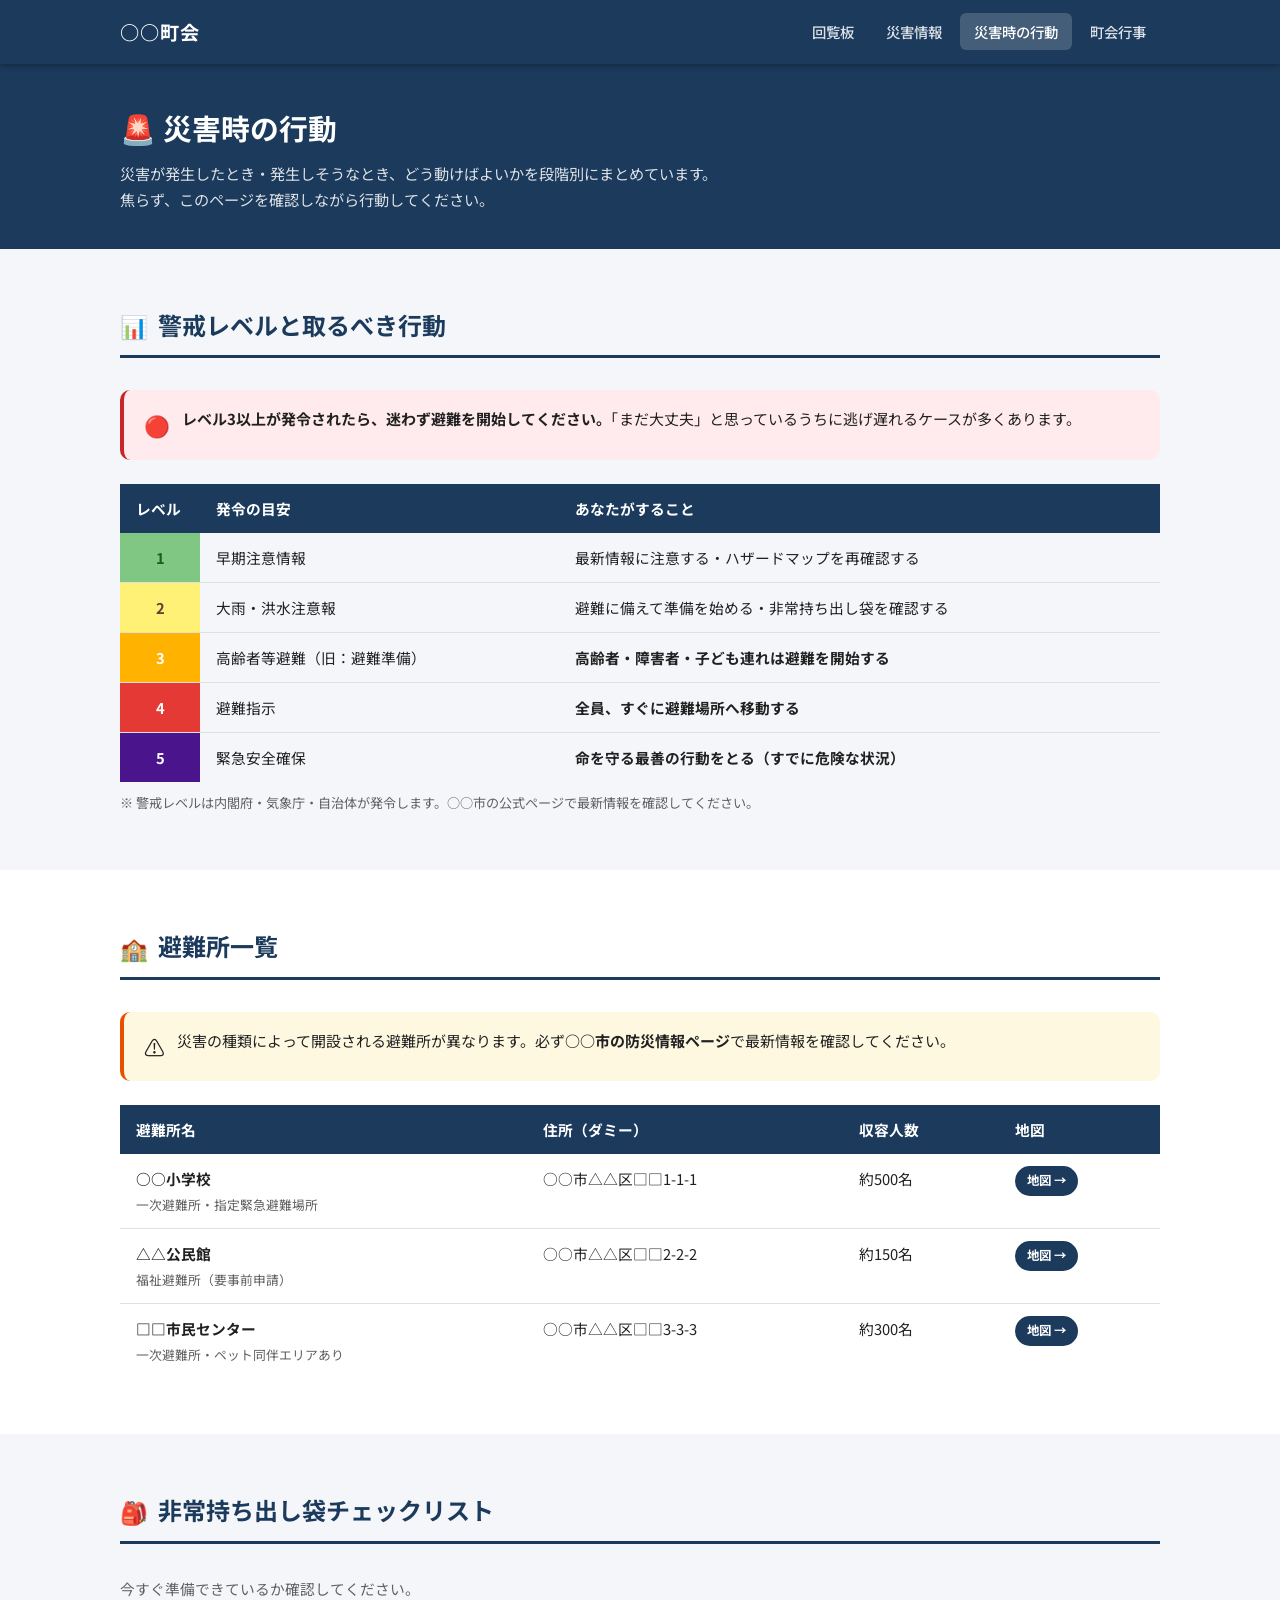
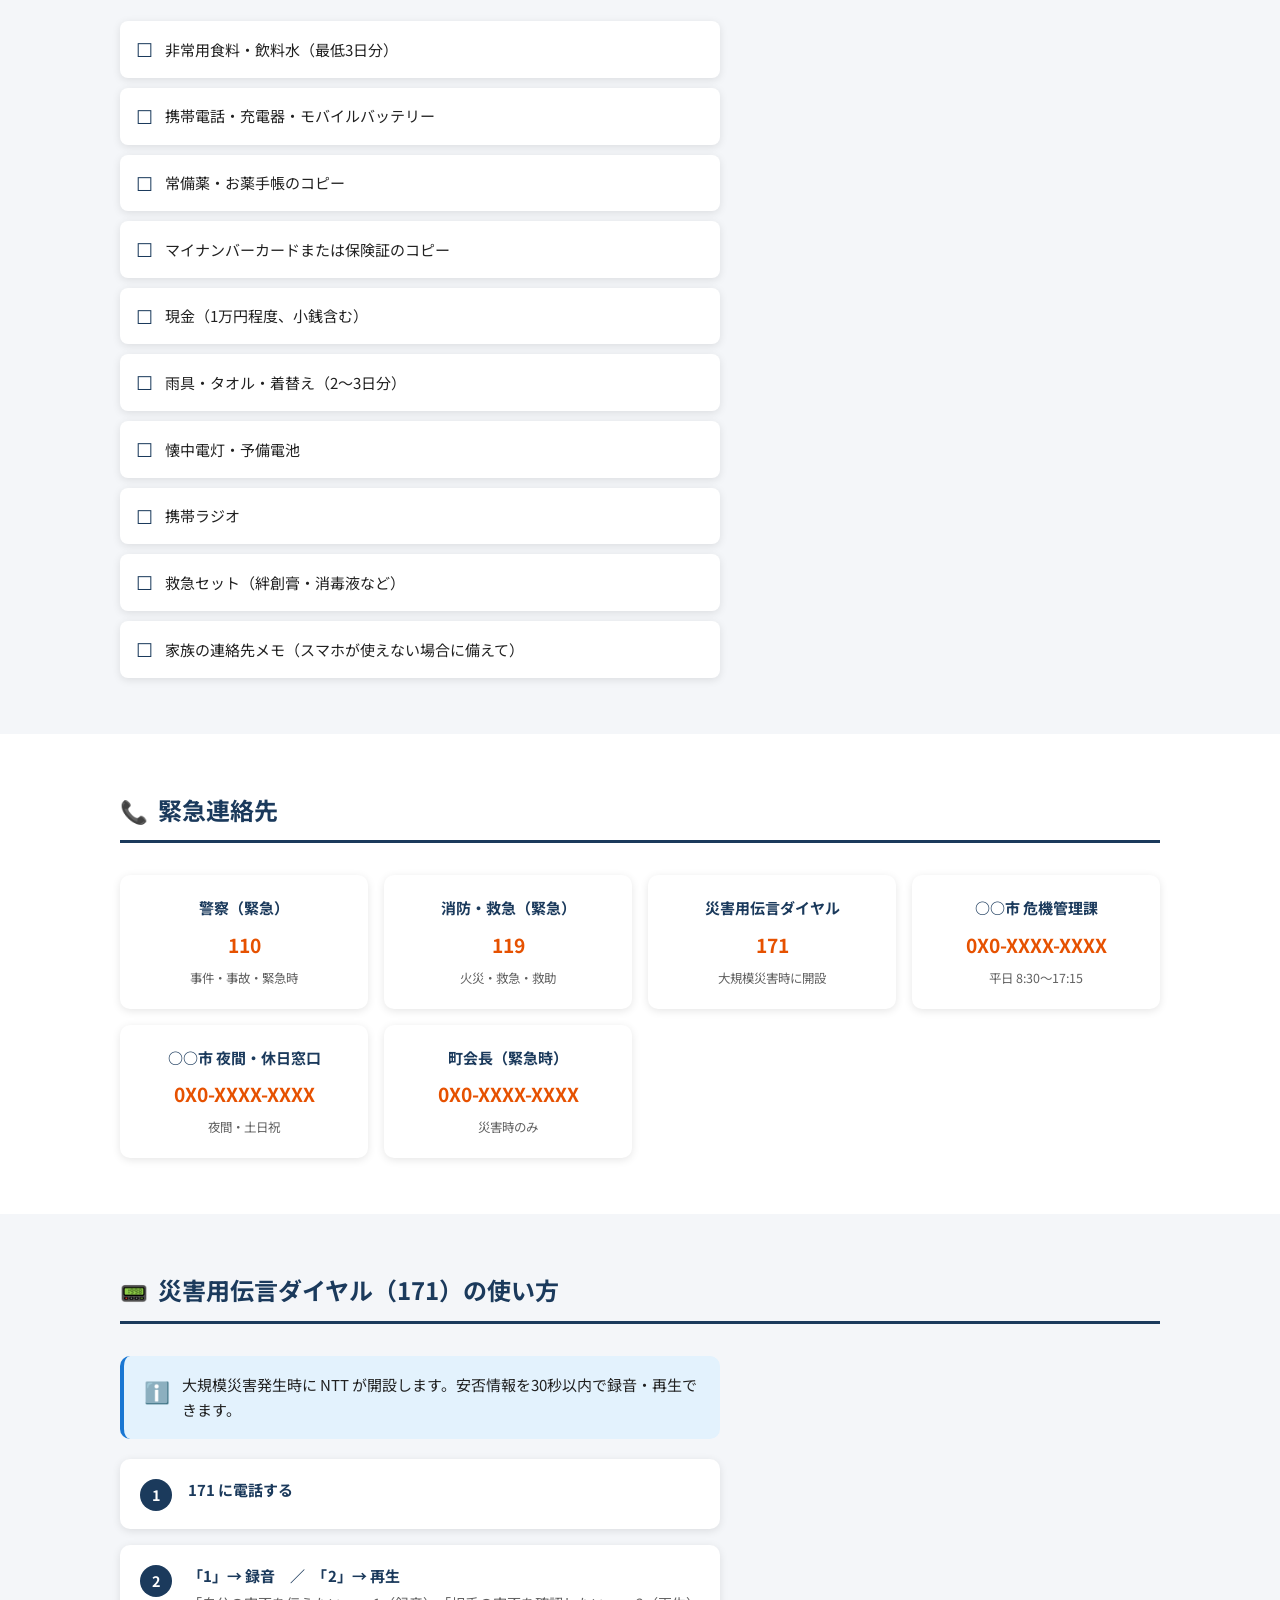
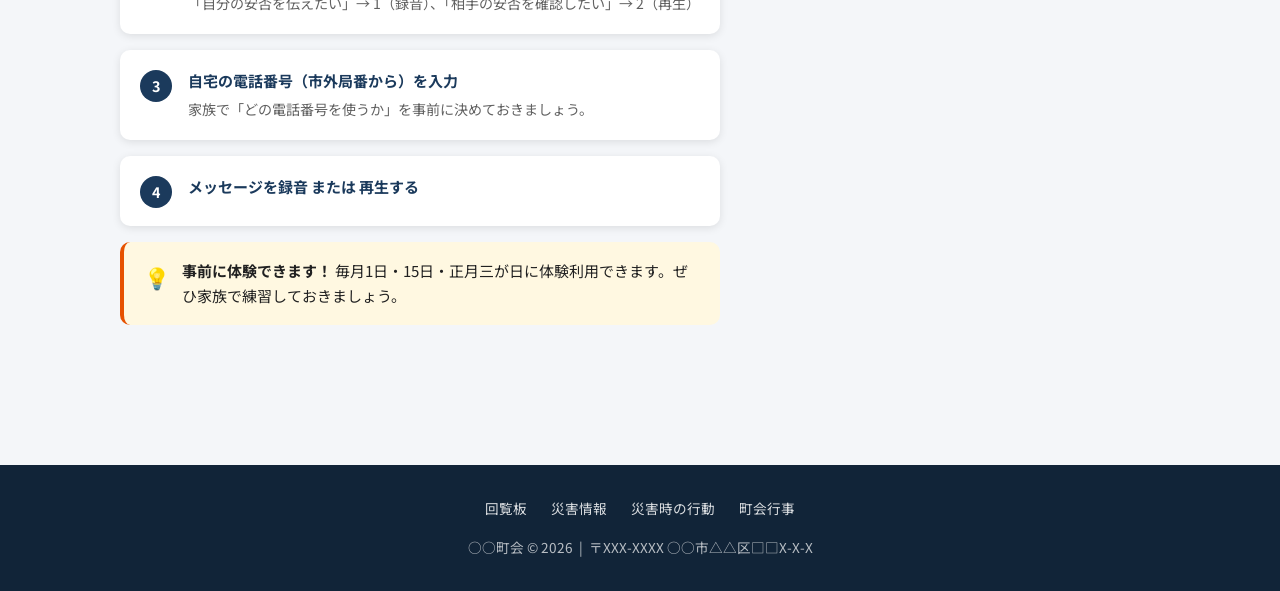
==== src/disaster-action.html @ 1d49c2c5 "静的ページ作成" ====
<!DOCTYPE html>
<html lang="ja">
<head>
  <meta charset="UTF-8">
  <meta name="viewport" content="width=device-width, initial-scale=1.0">
  <title>災害時の行動 | ○○町会</title>
  <link rel="preconnect" href="https://fonts.googleapis.com">
  <link rel="stylesheet" href="https://fonts.googleapis.com/css2?family=Noto+Sans+JP:wght@400;500;700&display=swap">
  <link rel="stylesheet" href="css/style.css">
</head>
<body>

<header class="site-header">
  <div class="container nav-container">
    <a href="index.html" class="site-logo">○○町会</a>
    <button class="menu-toggle" aria-label="メニューを開く">☰</button>
    <nav class="site-nav">
      <ul>
        <li><a href="circular.html">回覧板</a></li>
        <li><a href="disaster-info.html">災害情報</a></li>
        <li><a href="disaster-action.html">災害時の行動</a></li>
        <li><a href="events.html">町会行事</a></li>
      </ul>
    </nav>
  </div>
</header>

<main>
  <section class="page-hero hero-emergency">
    <div class="container">
      <h1>🚨 災害時の行動</h1>
      <p>災害が発生したとき・発生しそうなとき、どう動けばよいかを段階別にまとめています。<br>焦らず、このページを確認しながら行動してください。</p>
    </div>
  </section>

  <!-- 警戒レベル -->
  <section class="section">
    <div class="container">
      <h2 class="section-title"><span class="icon">📊</span>警戒レベルと取るべき行動</h2>

      <div class="alert alert-danger" style="margin-bottom:24px;">
        <span class="alert-icon">🔴</span>
        <div><strong>レベル3以上が発令されたら、迷わず避難を開始してください。</strong>「まだ大丈夫」と思っているうちに逃げ遅れるケースが多くあります。</div>
      </div>

      <div class="table-wrap">
        <table class="level-table">
          <thead>
            <tr>
              <th style="width:80px;">レベル</th>
              <th>発令の目安</th>
              <th>あなたがすること</th>
            </tr>
          </thead>
          <tbody>
            <tr>
              <td class="lv1">1</td>
              <td>早期注意情報</td>
              <td>最新情報に注意する・ハザードマップを再確認する</td>
            </tr>
            <tr>
              <td class="lv2">2</td>
              <td>大雨・洪水注意報</td>
              <td>避難に備えて準備を始める・非常持ち出し袋を確認する</td>
            </tr>
            <tr>
              <td class="lv3">3</td>
              <td>高齢者等避難（旧：避難準備）</td>
              <td><strong>高齢者・障害者・子ども連れは避難を開始する</strong></td>
            </tr>
            <tr>
              <td class="lv4">4</td>
              <td>避難指示</td>
              <td><strong>全員、すぐに避難場所へ移動する</strong></td>
            </tr>
            <tr>
              <td class="lv5">5</td>
              <td>緊急安全確保</td>
              <td><strong>命を守る最善の行動をとる（すでに危険な状況）</strong></td>
            </tr>
          </tbody>
        </table>
      </div>

      <p style="font-size:.82rem; color:var(--text-sub); margin-top:10px;">※ 警戒レベルは内閣府・気象庁・自治体が発令します。○○市の公式ページで最新情報を確認してください。</p>
    </div>
  </section>

  <!-- 避難所 -->
  <section class="section" style="background:#fff;">
    <div class="container">
      <h2 class="section-title"><span class="icon">🏫</span>避難所一覧</h2>

      <div class="alert alert-warning" style="margin-bottom:24px;">
        <span class="alert-icon">⚠️</span>
        <div>災害の種類によって開設される避難所が異なります。必ず<strong>○○市の防災情報ページ</strong>で最新情報を確認してください。</div>
      </div>

      <div class="table-wrap">
        <table>
          <thead>
            <tr>
              <th>避難所名</th>
              <th>住所（ダミー）</th>
              <th>収容人数</th>
              <th>地図</th>
            </tr>
          </thead>
          <tbody>
            <tr>
              <td><strong>○○小学校</strong><br><span style="font-size:.8rem; color:var(--text-sub);">一次避難所・指定緊急避難場所</span></td>
              <td>○○市△△区□□1-1-1</td>
              <td>約500名</td>
              <td><a href="https://maps.google.com" target="_blank" rel="noopener" class="btn btn-primary" style="font-size:.78rem; padding:4px 12px;">地図 →</a></td>
            </tr>
            <tr>
              <td><strong>△△公民館</strong><br><span style="font-size:.8rem; color:var(--text-sub);">福祉避難所（要事前申請）</span></td>
              <td>○○市△△区□□2-2-2</td>
              <td>約150名</td>
              <td><a href="https://maps.google.com" target="_blank" rel="noopener" class="btn btn-primary" style="font-size:.78rem; padding:4px 12px;">地図 →</a></td>
            </tr>
            <tr>
              <td><strong>□□市民センター</strong><br><span style="font-size:.8rem; color:var(--text-sub);">一次避難所・ペット同伴エリアあり</span></td>
              <td>○○市△△区□□3-3-3</td>
              <td>約300名</td>
              <td><a href="https://maps.google.com" target="_blank" rel="noopener" class="btn btn-primary" style="font-size:.78rem; padding:4px 12px;">地図 →</a></td>
            </tr>
          </tbody>
        </table>
      </div>
    </div>
  </section>

  <!-- 持ち出し袋チェックリスト -->
  <section class="section">
    <div class="container">
      <h2 class="section-title"><span class="icon">🎒</span>非常持ち出し袋チェックリスト</h2>
      <p style="margin-bottom:20px; font-size:.92rem; color:var(--text-sub);">今すぐ準備できているか確認してください。</p>
      <div style="max-width:600px;">
        <div class="checklist">
          <div class="checklist-item">非常用食料・飲料水（最低3日分）</div>
          <div class="checklist-item">携帯電話・充電器・モバイルバッテリー</div>
          <div class="checklist-item">常備薬・お薬手帳のコピー</div>
          <div class="checklist-item">マイナンバーカードまたは保険証のコピー</div>
          <div class="checklist-item">現金（1万円程度、小銭含む）</div>
          <div class="checklist-item">雨具・タオル・着替え（2〜3日分）</div>
          <div class="checklist-item">懐中電灯・予備電池</div>
          <div class="checklist-item">携帯ラジオ</div>
          <div class="checklist-item">救急セット（絆創膏・消毒液など）</div>
          <div class="checklist-item">家族の連絡先メモ（スマホが使えない場合に備えて）</div>
        </div>
      </div>
    </div>
  </section>

  <!-- 緊急連絡先 -->
  <section class="section" style="background:#fff;">
    <div class="container">
      <h2 class="section-title"><span class="icon">📞</span>緊急連絡先</h2>
      <div class="contact-grid">
        <div class="contact-card">
          <div class="contact-name">警察（緊急）</div>
          <div class="contact-tel"><a href="tel:110">110</a></div>
          <div class="contact-note">事件・事故・緊急時</div>
        </div>
        <div class="contact-card">
          <div class="contact-name">消防・救急（緊急）</div>
          <div class="contact-tel"><a href="tel:119">119</a></div>
          <div class="contact-note">火災・救急・救助</div>
        </div>
        <div class="contact-card">
          <div class="contact-name">災害用伝言ダイヤル</div>
          <div class="contact-tel"><a href="tel:171">171</a></div>
          <div class="contact-note">大規模災害時に開設</div>
        </div>
        <div class="contact-card">
          <div class="contact-name">○○市 危機管理課</div>
          <div class="contact-tel"><a href="tel:0X0XXXXXXXX">0X0-XXXX-XXXX</a></div>
          <div class="contact-note">平日 8:30〜17:15</div>
        </div>
        <div class="contact-card">
          <div class="contact-name">○○市 夜間・休日窓口</div>
          <div class="contact-tel"><a href="tel:0X0XXXXXXXX">0X0-XXXX-XXXX</a></div>
          <div class="contact-note">夜間・土日祝</div>
        </div>
        <div class="contact-card">
          <div class="contact-name">町会長（緊急時）</div>
          <div class="contact-tel"><a href="tel:0X0XXXXXXXX">0X0-XXXX-XXXX</a></div>
          <div class="contact-note">災害時のみ</div>
        </div>
      </div>
    </div>
  </section>

  <!-- 171の使い方 -->
  <section class="section">
    <div class="container">
      <h2 class="section-title"><span class="icon">📟</span>災害用伝言ダイヤル（171）の使い方</h2>
      <div style="max-width:600px;">
        <div class="alert alert-info" style="margin-bottom:20px;">
          <span class="alert-icon">ℹ️</span>
          <div>大規模災害発生時に NTT が開設します。安否情報を30秒以内で録音・再生できます。</div>
        </div>
        <div class="steps">
          <div class="step">
            <div class="step-num">1</div>
            <div class="step-body">
              <div class="step-title">171 に電話する</div>
            </div>
          </div>
          <div class="step">
            <div class="step-num">2</div>
            <div class="step-body">
              <div class="step-title">「1」→ 録音　／　「2」→ 再生</div>
              <p style="font-size:.88rem; color:var(--text-sub);">「自分の安否を伝えたい」→ 1（録音）、「相手の安否を確認したい」→ 2（再生）</p>
            </div>
          </div>
          <div class="step">
            <div class="step-num">3</div>
            <div class="step-body">
              <div class="step-title">自宅の電話番号（市外局番から）を入力</div>
              <p style="font-size:.88rem; color:var(--text-sub);">家族で「どの電話番号を使うか」を事前に決めておきましょう。</p>
            </div>
          </div>
          <div class="step">
            <div class="step-num">4</div>
            <div class="step-body">
              <div class="step-title">メッセージを録音 または 再生する</div>
            </div>
          </div>
        </div>
        <div class="alert alert-warning mt-16">
          <span class="alert-icon">💡</span>
          <div><strong>事前に体験できます！</strong> 毎月1日・15日・正月三が日に体験利用できます。ぜひ家族で練習しておきましょう。</div>
        </div>
      </div>
    </div>
  </section>
</main>

<footer class="site-footer">
  <div class="container">
    <nav class="footer-nav">
      <a href="circular.html">回覧板</a>
      <a href="disaster-info.html">災害情報</a>
      <a href="disaster-action.html">災害時の行動</a>
      <a href="events.html">町会行事</a>
    </nav>
    <p>○○町会 &copy; 2026 &nbsp;|&nbsp; 〒XXX-XXXX ○○市△△区□□X-X-X</p>
  </div>
</footer>

<script src="js/main.js"></script>
</body>
</html>
---- src/css/style.css ----
/* === Variables === */
:root {
  --primary:        #1B3A5C;
  --primary-light:  #2A5280;
  --primary-dark:   #112438;
  --accent:         #E65100;
  --accent-light:   #FF8A65;
  --warning-bg:     #FFF8E1;
  --bg:             #F4F6F9;
  --card-bg:        #FFFFFF;
  --text:           #212121;
  --text-sub:       #616161;
  --border:         #E0E0E0;
  --shadow:         0 2px 8px rgba(0,0,0,.10);
  --shadow-hover:   0 6px 20px rgba(0,0,0,.16);
  --radius:         10px;
  --nav-h:          64px;

  /* 警戒レベル */
  --lv1: #81C784;
  --lv2: #FFF176;
  --lv3: #FFB300;
  --lv4: #E53935;
  --lv5: #4A148C;
}

/* === Reset / Base === */
*, *::before, *::after { box-sizing: border-box; margin: 0; padding: 0; }
html { scroll-behavior: smooth; }
body {
  font-family: 'Noto Sans JP', sans-serif;
  background: var(--bg);
  color: var(--text);
  line-height: 1.7;
  font-size: 15px;
}
img { max-width: 100%; display: block; }
a { color: var(--primary); text-decoration: none; }
a:hover { text-decoration: underline; }
ul { list-style: none; }

/* === Layout === */
.container {
  max-width: 1080px;
  margin: 0 auto;
  padding: 0 20px;
}
.section { padding: 56px 0; }
.section-title {
  font-size: 1.5rem;
  font-weight: 700;
  color: var(--primary);
  margin-bottom: 32px;
  padding-bottom: 10px;
  border-bottom: 3px solid var(--primary);
  display: flex;
  align-items: center;
  gap: 10px;
}
.section-title .icon { font-size: 1.4rem; }

/* === Header / Nav === */
.site-header {
  background: var(--primary);
  height: var(--nav-h);
  position: sticky;
  top: 0;
  z-index: 100;
  box-shadow: 0 2px 6px rgba(0,0,0,.3);
}
.nav-container {
  height: 100%;
  display: flex;
  align-items: center;
  justify-content: space-between;
}
.site-logo {
  color: #fff;
  font-size: 1.2rem;
  font-weight: 700;
  letter-spacing: .05em;
  text-decoration: none;
  white-space: nowrap;
}
.site-nav ul {
  display: flex;
  gap: 4px;
}
.site-nav a {
  color: rgba(255,255,255,.85);
  padding: 8px 14px;
  border-radius: 6px;
  font-size: .9rem;
  font-weight: 500;
  transition: background .2s, color .2s;
  white-space: nowrap;
}
.site-nav a:hover,
.site-nav a.active {
  background: rgba(255,255,255,.18);
  color: #fff;
  text-decoration: none;
}
.menu-toggle {
  display: none;
  background: none;
  border: none;
  color: #fff;
  font-size: 1.6rem;
  cursor: pointer;
  padding: 4px;
}

/* === Hero === */
.hero {
  background: linear-gradient(135deg, var(--primary-dark) 0%, var(--primary) 60%, var(--primary-light) 100%);
  color: #fff;
  padding: 72px 0 64px;
  text-align: center;
}
.hero-sub {
  font-size: .9rem;
  letter-spacing: .1em;
  opacity: .8;
  margin-bottom: 14px;
  text-transform: uppercase;
}
.hero h1 {
  font-size: clamp(1.8rem, 5vw, 2.8rem);
  font-weight: 700;
  line-height: 1.3;
  margin-bottom: 16px;
}
.hero p {
  font-size: 1rem;
  opacity: .9;
  max-width: 600px;
  margin: 0 auto 32px;
}
.hero-btns {
  display: flex;
  gap: 16px;
  justify-content: center;
  flex-wrap: wrap;
}
.hero-emergency {
  background: linear-gradient(135deg, #B71C1C 0%, var(--accent) 100%);
}
.hero-circular {
  background: linear-gradient(135deg, #0D47A1 0%, #1976D2 100%);
}
.hero-info {
  background: linear-gradient(135deg, #1B5E20 0%, #388E3C 100%);
}
.hero-events {
  background: linear-gradient(135deg, #4A148C 0%, #7B1FA2 100%);
}

/* === Buttons === */
.btn {
  display: inline-block;
  padding: 12px 28px;
  border-radius: 50px;
  font-size: .95rem;
  font-weight: 700;
  cursor: pointer;
  transition: transform .15s, box-shadow .15s;
  border: none;
  text-decoration: none;
}
.btn:hover { transform: translateY(-2px); box-shadow: 0 6px 16px rgba(0,0,0,.25); text-decoration: none; }
.btn-white { background: #fff; color: var(--primary); }
.btn-outline { background: transparent; border: 2px solid rgba(255,255,255,.8); color: #fff; }
.btn-danger { background: var(--accent); color: #fff; }
.btn-primary { background: var(--primary); color: #fff; }

/* === Cards === */
.card {
  background: var(--card-bg);
  border-radius: var(--radius);
  box-shadow: var(--shadow);
  padding: 28px;
  transition: box-shadow .2s, transform .2s;
}
.card:hover { box-shadow: var(--shadow-hover); transform: translateY(-2px); }
.card-title {
  font-size: 1.05rem;
  font-weight: 700;
  color: var(--primary);
  margin-bottom: 10px;
}
.card-grid {
  display: grid;
  grid-template-columns: repeat(auto-fill, minmax(240px, 1fr));
  gap: 20px;
}
.card-link {
  display: block;
  background: var(--card-bg);
  border-radius: var(--radius);
  box-shadow: var(--shadow);
  padding: 28px 24px;
  text-align: center;
  transition: box-shadow .2s, transform .2s;
}
.card-link:hover { box-shadow: var(--shadow-hover); transform: translateY(-3px); text-decoration: none; }
.card-link .card-icon { font-size: 2.4rem; margin-bottom: 12px; }
.card-link .card-label { font-weight: 700; color: var(--primary); font-size: 1rem; margin-bottom: 6px; }
.card-link .card-desc { font-size: .85rem; color: var(--text-sub); }

/* === News list === */
.news-list { display: flex; flex-direction: column; gap: 2px; }
.news-item {
  display: flex;
  align-items: flex-start;
  gap: 16px;
  background: var(--card-bg);
  padding: 14px 20px;
  border-radius: 6px;
  border-left: 4px solid var(--primary);
  transition: background .2s;
}
.news-item:hover { background: #EBF0F8; }
.news-date { font-size: .82rem; color: var(--text-sub); white-space: nowrap; min-width: 80px; padding-top: 2px; }
.news-tag {
  font-size: .75rem;
  font-weight: 700;
  padding: 2px 8px;
  border-radius: 4px;
  white-space: nowrap;
}
.tag-circular  { background: #E3F2FD; color: #0D47A1; }
.tag-disaster  { background: #FBE9E7; color: #BF360C; }
.tag-event     { background: #F3E5F5; color: #6A1B9A; }
.tag-info      { background: #E8F5E9; color: #1B5E20; }
.news-body { font-size: .92rem; }
.news-body a { color: var(--text); }
.news-body a:hover { color: var(--primary); }

/* === Table === */
.table-wrap { overflow-x: auto; }
table { width: 100%; border-collapse: collapse; font-size: .92rem; }
th {
  background: var(--primary);
  color: #fff;
  padding: 12px 16px;
  text-align: left;
  font-weight: 700;
  white-space: nowrap;
}
td { padding: 12px 16px; border-bottom: 1px solid var(--border); vertical-align: top; }
tr:last-child td { border-bottom: none; }
tr:hover td { background: #F0F4FA; }

/* === Warning Levels === */
.level-table td:first-child { font-weight: 700; text-align: center; }
.lv1 { background: var(--lv1); color: #1B5E20; }
.lv2 { background: var(--lv2); color: #5D4037; }
.lv3 { background: var(--lv3); color: #fff; }
.lv4 { background: var(--lv4); color: #fff; }
.lv5 { background: var(--lv5); color: #fff; }
.level-badge {
  display: inline-block;
  padding: 4px 12px;
  border-radius: 50px;
  font-size: .82rem;
  font-weight: 700;
}

/* === Steps === */
.steps { counter-reset: step; display: flex; flex-direction: column; gap: 16px; }
.step {
  display: flex;
  gap: 16px;
  align-items: flex-start;
  background: var(--card-bg);
  padding: 18px 20px;
  border-radius: var(--radius);
  box-shadow: var(--shadow);
}
.step-num {
  counter-increment: step;
  background: var(--primary);
  color: #fff;
  width: 32px;
  height: 32px;
  border-radius: 50%;
  display: flex;
  align-items: center;
  justify-content: center;
  font-weight: 700;
  font-size: .9rem;
  flex-shrink: 0;
  margin-top: 2px;
}
.step-body { flex: 1; }
.step-title { font-weight: 700; margin-bottom: 4px; color: var(--primary); }

/* === Checklist === */
.checklist { display: flex; flex-direction: column; gap: 10px; }
.checklist-item {
  display: flex;
  align-items: center;
  gap: 12px;
  background: var(--card-bg);
  padding: 12px 16px;
  border-radius: 8px;
  box-shadow: var(--shadow);
}
.checklist-item::before {
  content: '☐';
  font-size: 1.2rem;
  color: var(--primary);
  flex-shrink: 0;
}

/* === Alert box === */
.alert {
  padding: 16px 20px;
  border-radius: var(--radius);
  margin-bottom: 20px;
  display: flex;
  gap: 12px;
  align-items: flex-start;
}
.alert-icon { font-size: 1.3rem; flex-shrink: 0; margin-top: 2px; }
.alert-warning { background: var(--warning-bg); border-left: 4px solid var(--accent); }
.alert-info    { background: #E3F2FD; border-left: 4px solid #1976D2; }
.alert-danger  { background: #FFEBEE; border-left: 4px solid #C62828; }

/* === App cards === */
.app-grid { display: grid; grid-template-columns: repeat(auto-fill, minmax(200px, 1fr)); gap: 16px; }
.app-card {
  background: var(--card-bg);
  border-radius: var(--radius);
  box-shadow: var(--shadow);
  padding: 20px;
  display: flex;
  gap: 14px;
  align-items: center;
}
.app-icon { font-size: 2.2rem; flex-shrink: 0; }
.app-name { font-weight: 700; font-size: .95rem; margin-bottom: 4px; }
.app-desc { font-size: .8rem; color: var(--text-sub); }

/* === Event cards === */
.event-card {
  background: var(--card-bg);
  border-radius: var(--radius);
  box-shadow: var(--shadow);
  overflow: hidden;
  display: grid;
  grid-template-columns: 6px 1fr;
}
.event-accent { background: var(--primary); }
.event-body { padding: 20px 24px; }
.event-date { font-size: .82rem; color: var(--text-sub); margin-bottom: 6px; }
.event-title { font-size: 1.05rem; font-weight: 700; color: var(--primary); margin-bottom: 12px; }
.event-meta { font-size: .88rem; color: var(--text-sub); display: flex; flex-direction: column; gap: 4px; }
.event-meta span { display: flex; gap: 8px; }
.event-meta .label { color: var(--text-sub); min-width: 4em; }
.event-meta .value { color: var(--text); }

/* === Contact === */
.contact-grid { display: grid; grid-template-columns: repeat(auto-fill, minmax(220px, 1fr)); gap: 16px; }
.contact-card {
  background: var(--card-bg);
  border-radius: var(--radius);
  box-shadow: var(--shadow);
  padding: 20px;
  text-align: center;
}
.contact-name { font-weight: 700; margin-bottom: 8px; color: var(--primary); }
.contact-tel { font-size: 1.2rem; font-weight: 700; color: var(--accent); }
.contact-tel a { color: inherit; }
.contact-note { font-size: .78rem; color: var(--text-sub); margin-top: 6px; }

/* === Footer === */
.site-footer {
  background: var(--primary-dark);
  color: rgba(255,255,255,.7);
  padding: 32px 0;
  margin-top: 64px;
  text-align: center;
  font-size: .85rem;
}
.site-footer a { color: rgba(255,255,255,.85); }
.footer-nav { display: flex; justify-content: center; flex-wrap: wrap; gap: 8px 24px; margin-bottom: 16px; }
.footer-nav a:hover { color: #fff; }

/* === Misc === */
.text-center { text-align: center; }
.mt-8  { margin-top: 8px; }
.mt-16 { margin-top: 16px; }
.mt-24 { margin-top: 24px; }
.mb-8  { margin-bottom: 8px; }
.mb-16 { margin-bottom: 16px; }
.chip {
  display: inline-block;
  background: #E3F2FD;
  color: #0D47A1;
  font-size: .78rem;
  font-weight: 700;
  padding: 2px 10px;
  border-radius: 50px;
  margin-right: 4px;
}
.divider { border: none; border-top: 1px solid var(--border); margin: 32px 0; }
.page-hero {
  background: var(--primary);
  color: #fff;
  padding: 40px 0 36px;
}
.page-hero h1 { font-size: 1.8rem; font-weight: 700; margin-bottom: 8px; }
.page-hero p { opacity: .85; font-size: .95rem; }

/* === Responsive === */
@media (max-width: 768px) {
  .menu-toggle { display: block; }
  .site-nav {
    display: none;
    position: absolute;
    top: var(--nav-h);
    left: 0; right: 0;
    background: var(--primary-dark);
    padding: 12px 0;
    box-shadow: 0 4px 12px rgba(0,0,0,.3);
  }
  .site-nav.open { display: block; }
  .site-nav ul { flex-direction: column; }
  .site-nav a { display: block; padding: 12px 24px; border-radius: 0; }
  .hero { padding: 48px 0 40px; }
  .section { padding: 40px 0; }
  .card-grid { grid-template-columns: 1fr; }
  .news-item { flex-direction: column; gap: 6px; }
  .contact-grid { grid-template-columns: 1fr 1fr; }
  table { font-size: .82rem; }
  th, td { padding: 10px 12px; }
}
@media (max-width: 480px) {
  .hero-btns { flex-direction: column; align-items: center; }
  .contact-grid { grid-template-columns: 1fr; }
  .app-grid { grid-template-columns: 1fr; }
}
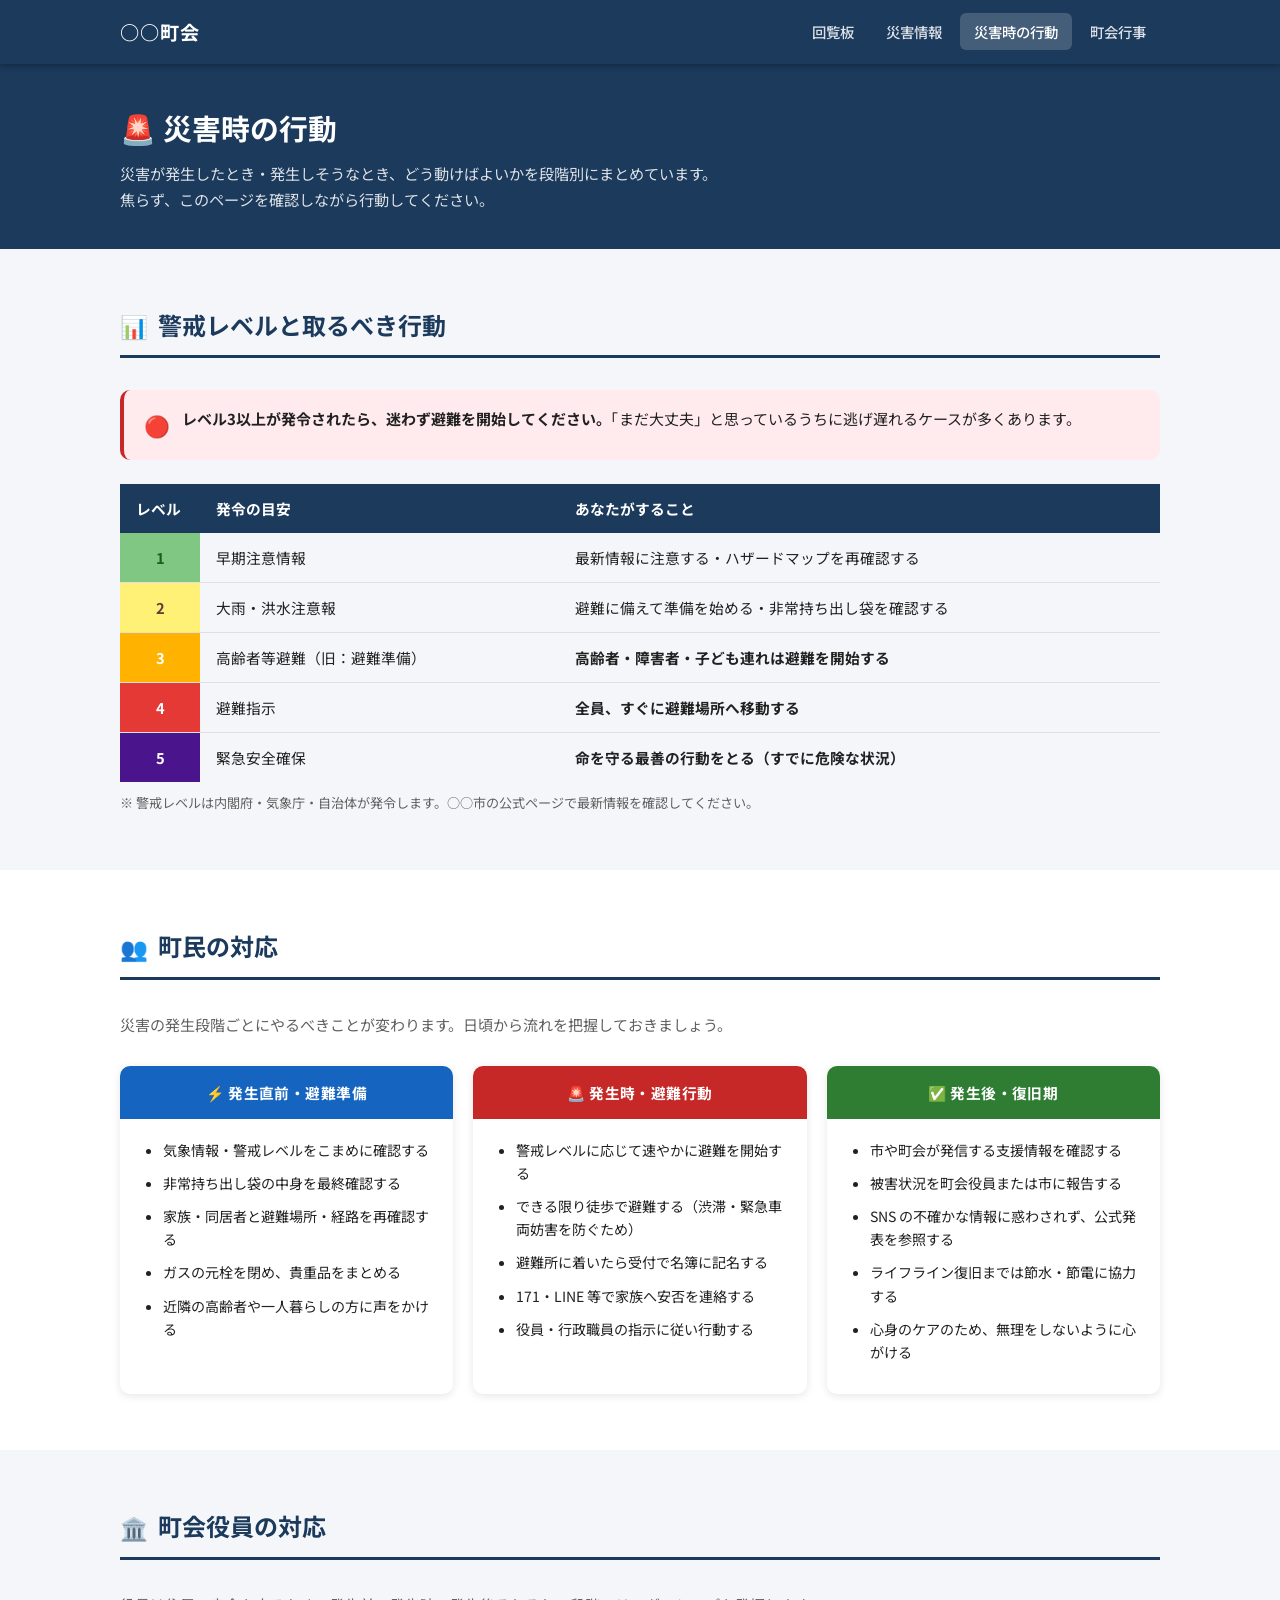
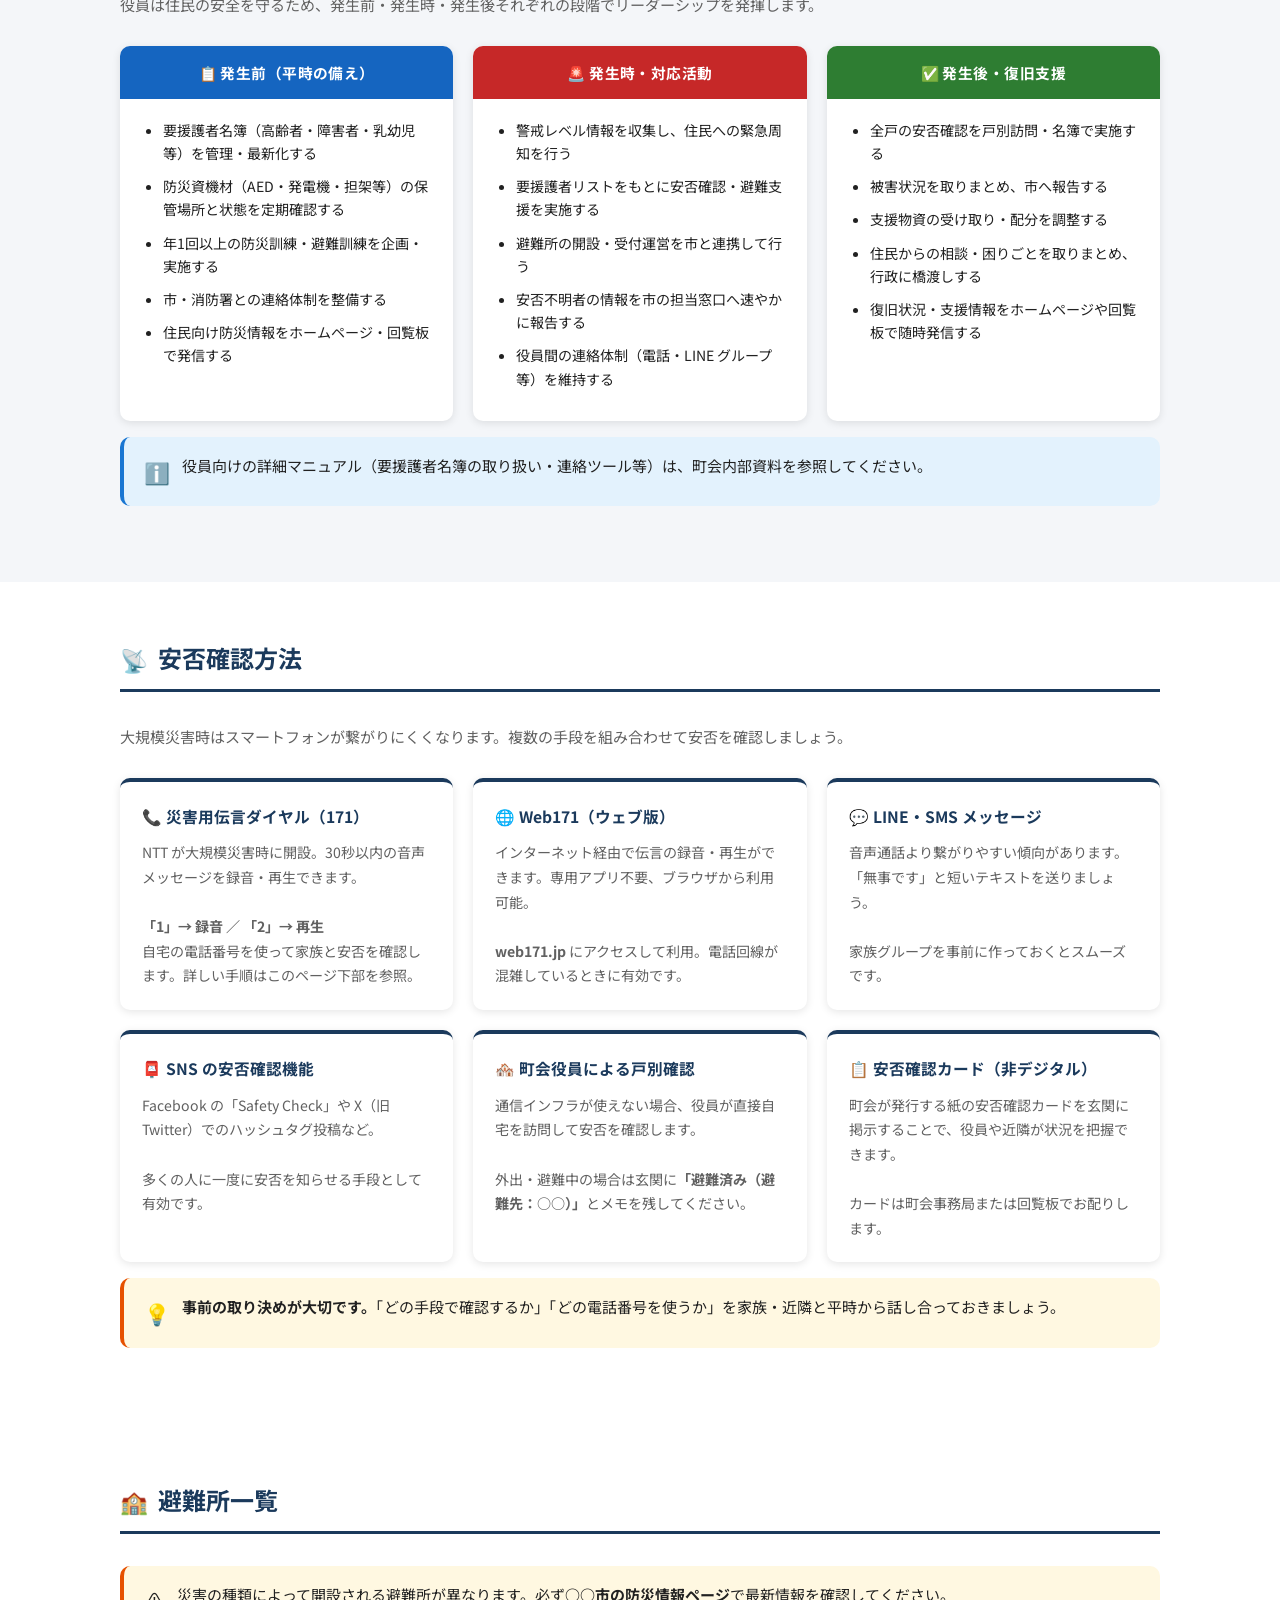
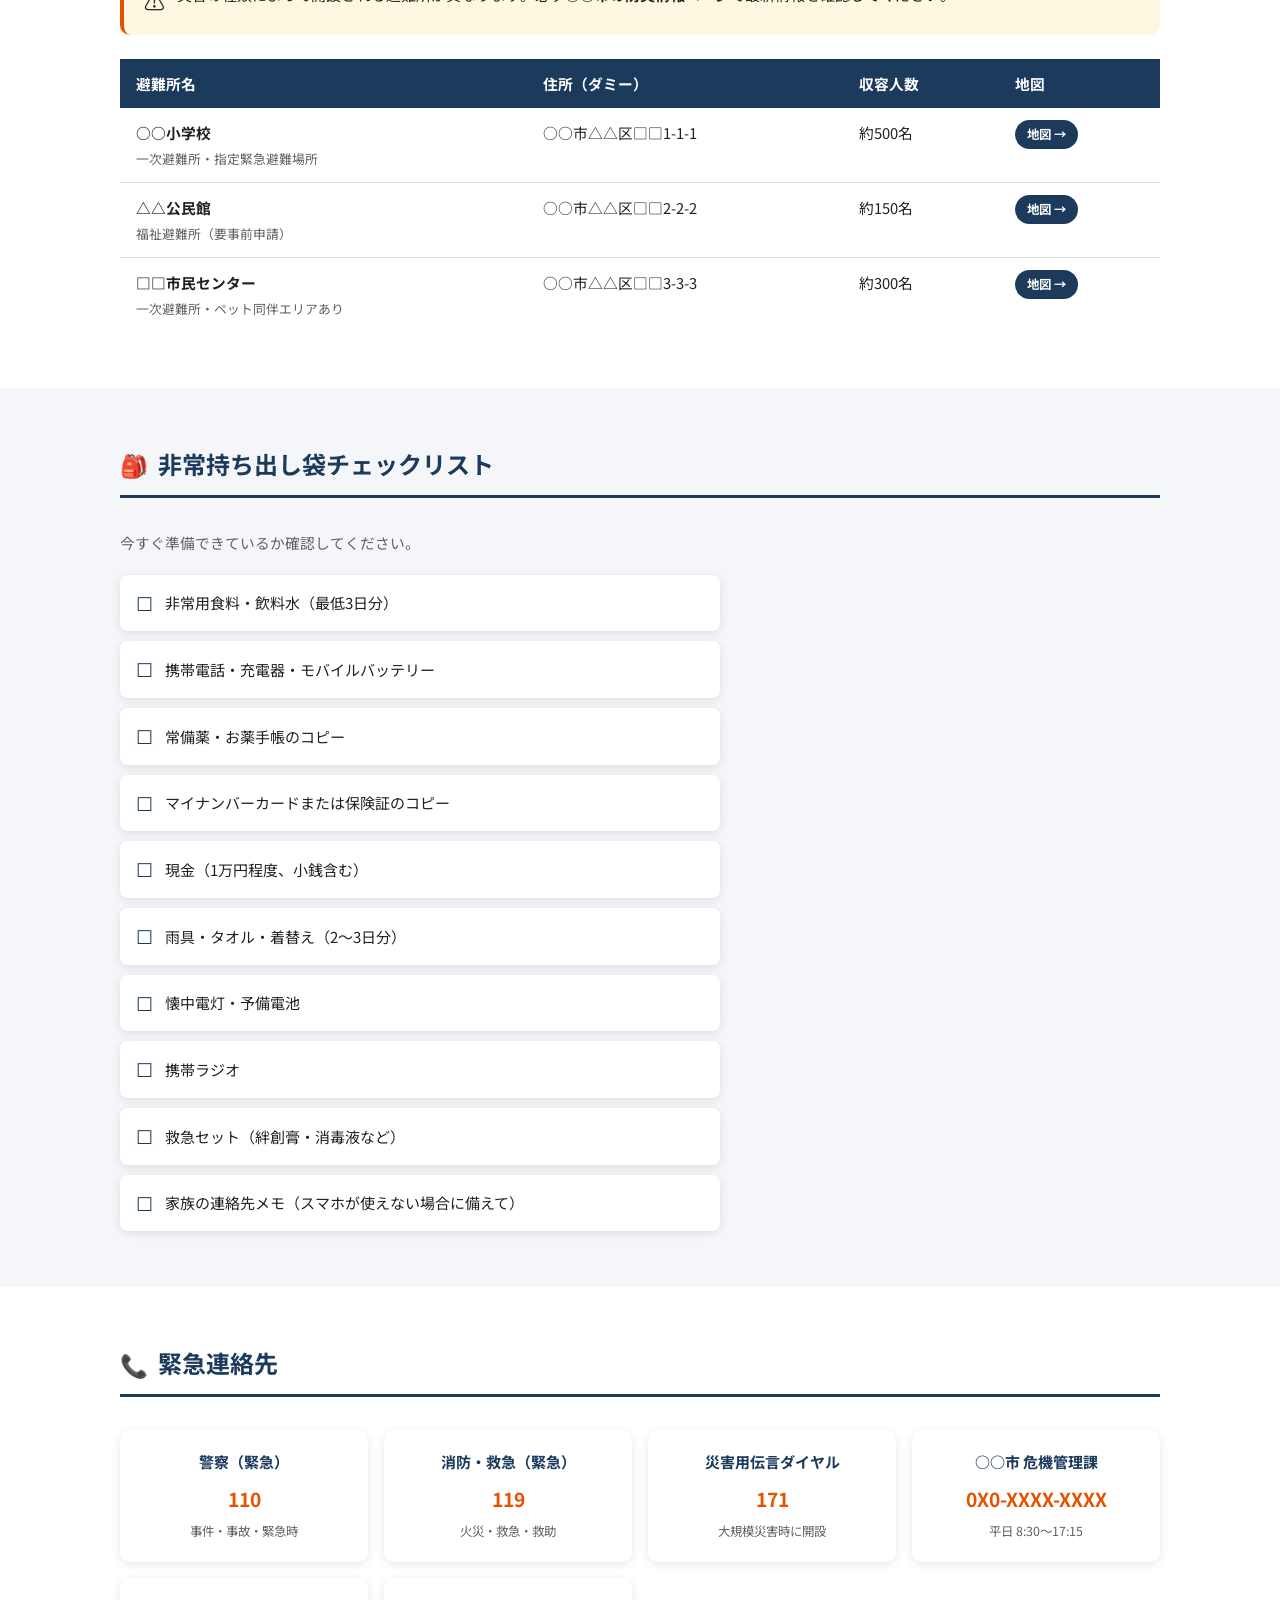
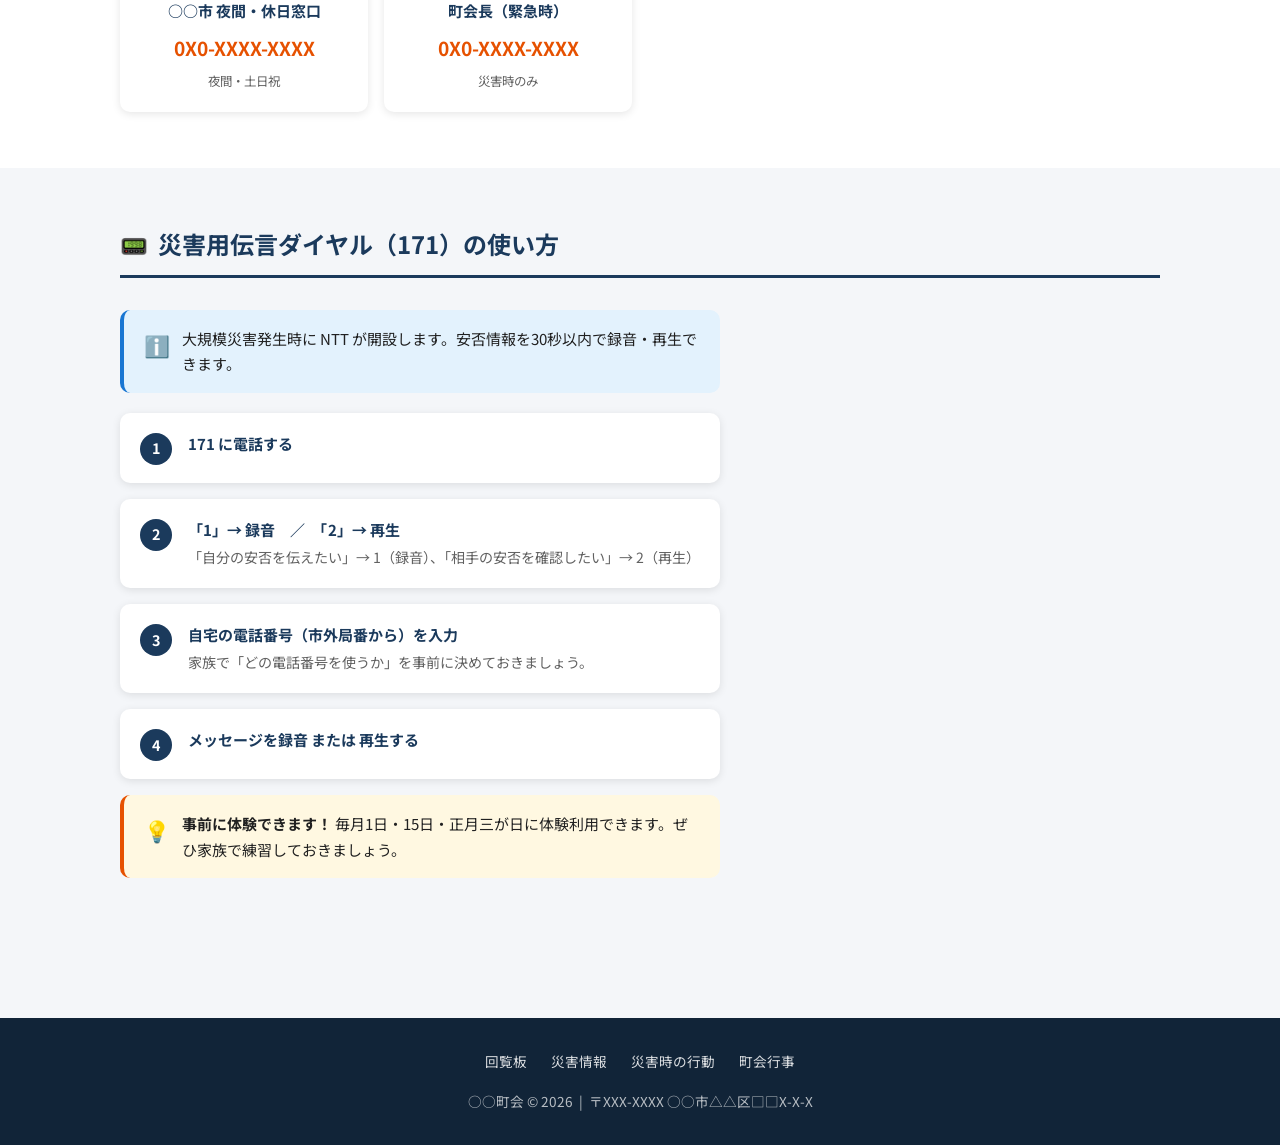
==== commit f30de689: "更新" ====
--- a/src/disaster-action.html
+++ b/src/disaster-action.html
@@ -86,6 +86,179 @@
     </div>
   </section>
 
+  <!-- 町民の対応 -->
+  <section class="section" style="background:#fff;">
+    <div class="container">
+      <h2 class="section-title"><span class="icon">👥</span>町民の対応</h2>
+      <p style="margin-bottom:28px; font-size:.94rem; color:var(--text-sub);">
+        災害の発生段階ごとにやるべきことが変わります。日頃から流れを把握しておきましょう。
+      </p>
+
+      <div class="phase-grid">
+        <div class="phase-card">
+          <div class="phase-label phase-before">⚡ 発生直前・避難準備</div>
+          <div class="phase-body">
+            <ul>
+              <li>気象情報・警戒レベルをこまめに確認する</li>
+              <li>非常持ち出し袋の中身を最終確認する</li>
+              <li>家族・同居者と避難場所・経路を再確認する</li>
+              <li>ガスの元栓を閉め、貴重品をまとめる</li>
+              <li>近隣の高齢者や一人暮らしの方に声をかける</li>
+            </ul>
+          </div>
+        </div>
+
+        <div class="phase-card">
+          <div class="phase-label phase-during">🚨 発生時・避難行動</div>
+          <div class="phase-body">
+            <ul>
+              <li>警戒レベルに応じて速やかに避難を開始する</li>
+              <li>できる限り徒歩で避難する（渋滞・緊急車両妨害を防ぐため）</li>
+              <li>避難所に着いたら受付で名簿に記名する</li>
+              <li>171・LINE 等で家族へ安否を連絡する</li>
+              <li>役員・行政職員の指示に従い行動する</li>
+            </ul>
+          </div>
+        </div>
+
+        <div class="phase-card">
+          <div class="phase-label phase-after">✅ 発生後・復旧期</div>
+          <div class="phase-body">
+            <ul>
+              <li>市や町会が発信する支援情報を確認する</li>
+              <li>被害状況を町会役員または市に報告する</li>
+              <li>SNS の不確かな情報に惑わされず、公式発表を参照する</li>
+              <li>ライフライン復旧までは節水・節電に協力する</li>
+              <li>心身のケアのため、無理をしないように心がける</li>
+            </ul>
+          </div>
+        </div>
+      </div>
+    </div>
+  </section>
+
+  <!-- 町会役員の対応 -->
+  <section class="section">
+    <div class="container">
+      <h2 class="section-title"><span class="icon">🏛️</span>町会役員の対応</h2>
+      <p style="margin-bottom:28px; font-size:.94rem; color:var(--text-sub);">
+        役員は住民の安全を守るため、発生前・発生時・発生後それぞれの段階でリーダーシップを発揮します。
+      </p>
+
+      <div class="phase-grid">
+        <div class="phase-card">
+          <div class="phase-label phase-before">📋 発生前（平時の備え）</div>
+          <div class="phase-body">
+            <ul>
+              <li>要援護者名簿（高齢者・障害者・乳幼児等）を管理・最新化する</li>
+              <li>防災資機材（AED・発電機・担架等）の保管場所と状態を定期確認する</li>
+              <li>年1回以上の防災訓練・避難訓練を企画・実施する</li>
+              <li>市・消防署との連絡体制を整備する</li>
+              <li>住民向け防災情報をホームページ・回覧板で発信する</li>
+            </ul>
+          </div>
+        </div>
+
+        <div class="phase-card">
+          <div class="phase-label phase-during">🚨 発生時・対応活動</div>
+          <div class="phase-body">
+            <ul>
+              <li>警戒レベル情報を収集し、住民への緊急周知を行う</li>
+              <li>要援護者リストをもとに安否確認・避難支援を実施する</li>
+              <li>避難所の開設・受付運営を市と連携して行う</li>
+              <li>安否不明者の情報を市の担当窓口へ速やかに報告する</li>
+              <li>役員間の連絡体制（電話・LINE グループ等）を維持する</li>
+            </ul>
+          </div>
+        </div>
+
+        <div class="phase-card">
+          <div class="phase-label phase-after">✅ 発生後・復旧支援</div>
+          <div class="phase-body">
+            <ul>
+              <li>全戸の安否確認を戸別訪問・名簿で実施する</li>
+              <li>被害状況を取りまとめ、市へ報告する</li>
+              <li>支援物資の受け取り・配分を調整する</li>
+              <li>住民からの相談・困りごとを取りまとめ、行政に橋渡しする</li>
+              <li>復旧状況・支援情報をホームページや回覧板で随時発信する</li>
+            </ul>
+          </div>
+        </div>
+      </div>
+
+      <div class="alert alert-info mt-16">
+        <span class="alert-icon">ℹ️</span>
+        <div>役員向けの詳細マニュアル（要援護者名簿の取り扱い・連絡ツール等）は、町会内部資料を参照してください。</div>
+      </div>
+    </div>
+  </section>
+
+  <!-- 安否確認方法 -->
+  <section class="section" style="background:#fff;">
+    <div class="container">
+      <h2 class="section-title"><span class="icon">📡</span>安否確認方法</h2>
+      <p style="margin-bottom:28px; font-size:.94rem; color:var(--text-sub);">
+        大規模災害時はスマートフォンが繋がりにくくなります。複数の手段を組み合わせて安否を確認しましょう。
+      </p>
+
+      <div class="confirm-grid">
+        <div class="confirm-card">
+          <div class="confirm-card-title">📞 災害用伝言ダイヤル（171）</div>
+          <div class="confirm-card-body">
+            NTT が大規模災害時に開設。30秒以内の音声メッセージを録音・再生できます。<br><br>
+            <strong>「1」→ 録音 ／ 「2」→ 再生</strong><br>
+            自宅の電話番号を使って家族と安否を確認します。詳しい手順はこのページ下部を参照。
+          </div>
+        </div>
+
+        <div class="confirm-card">
+          <div class="confirm-card-title">🌐 Web171（ウェブ版）</div>
+          <div class="confirm-card-body">
+            インターネット経由で伝言の録音・再生ができます。専用アプリ不要、ブラウザから利用可能。<br><br>
+            <strong>web171.jp</strong> にアクセスして利用。電話回線が混雑しているときに有効です。
+          </div>
+        </div>
+
+        <div class="confirm-card">
+          <div class="confirm-card-title">💬 LINE・SMS メッセージ</div>
+          <div class="confirm-card-body">
+            音声通話より繋がりやすい傾向があります。「無事です」と短いテキストを送りましょう。<br><br>
+            家族グループを事前に作っておくとスムーズです。
+          </div>
+        </div>
+
+        <div class="confirm-card">
+          <div class="confirm-card-title">📮 SNS の安否確認機能</div>
+          <div class="confirm-card-body">
+            Facebook の「Safety Check」や X（旧 Twitter）でのハッシュタグ投稿など。<br><br>
+            多くの人に一度に安否を知らせる手段として有効です。
+          </div>
+        </div>
+
+        <div class="confirm-card">
+          <div class="confirm-card-title">🏘️ 町会役員による戸別確認</div>
+          <div class="confirm-card-body">
+            通信インフラが使えない場合、役員が直接自宅を訪問して安否を確認します。<br><br>
+            外出・避難中の場合は玄関に<strong>「避難済み（避難先：○○）」</strong>とメモを残してください。
+          </div>
+        </div>
+
+        <div class="confirm-card">
+          <div class="confirm-card-title">📋 安否確認カード（非デジタル）</div>
+          <div class="confirm-card-body">
+            町会が発行する紙の安否確認カードを玄関に掲示することで、役員や近隣が状況を把握できます。<br><br>
+            カードは町会事務局または回覧板でお配りします。
+          </div>
+        </div>
+      </div>
+
+      <div class="alert alert-warning mt-16">
+        <span class="alert-icon">💡</span>
+        <div><strong>事前の取り決めが大切です。</strong>「どの手段で確認するか」「どの電話番号を使うか」を家族・近隣と平時から話し合っておきましょう。</div>
+      </div>
+    </div>
+  </section>
+
   <!-- 避難所 -->
   <section class="section" style="background:#fff;">
     <div class="container">
--- a/src/css/style.css
+++ b/src/css/style.css
@@ -375,6 +375,124 @@
 .contact-tel a { color: inherit; }
 .contact-note { font-size: .78rem; color: var(--text-sub); margin-top: 6px; }
 
+/* === Hero tagline === */
+.hero-tagline {
+  font-size: clamp(1.1rem, 3vw, 1.35rem);
+  font-weight: 700;
+  letter-spacing: .04em;
+  opacity: 1;
+  margin-bottom: 32px;
+  line-height: 1.6;
+}
+.hero-tagline-sub {
+  display: block;
+  font-size: .85em;
+  font-weight: 400;
+  opacity: .85;
+  margin-top: 6px;
+}
+
+/* === Intro section === */
+.intro-section {
+  background: var(--bg);
+  padding: 56px 0 48px;
+  border-bottom: 1px solid var(--border);
+}
+.intro-body {
+  max-width: 720px;
+  display: flex;
+  flex-direction: column;
+  gap: 18px;
+  font-size: .96rem;
+  line-height: 2;
+  color: var(--text);
+}
+
+/* === About section === */
+.about-section {
+  background: #fff;
+  padding: 56px 0 48px;
+  border-bottom: 1px solid var(--border);
+}
+.about-message {
+  max-width: 680px;
+  margin: 0 auto 48px;
+  text-align: center;
+}
+.about-lead {
+  font-size: .88rem;
+  color: var(--text-sub);
+  letter-spacing: .08em;
+  margin-bottom: 14px;
+}
+.about-headline {
+  font-size: clamp(1.4rem, 4vw, 2rem);
+  font-weight: 700;
+  color: var(--primary);
+  line-height: 1.4;
+  margin-bottom: 24px;
+  padding: 20px 0;
+  border-top: 3px solid var(--primary);
+  border-bottom: 3px solid var(--primary);
+}
+.about-body {
+  font-size: .96rem;
+  line-height: 2;
+  color: var(--text);
+  margin-bottom: 24px;
+}
+.about-sign {
+  font-size: .85rem;
+  color: var(--text-sub);
+  font-style: italic;
+}
+.about-pillars {
+  display: grid;
+  grid-template-columns: repeat(3, 1fr);
+  gap: 20px;
+}
+.pillar {
+  background: var(--bg);
+  border-radius: var(--radius);
+  padding: 28px 20px;
+  text-align: center;
+  border-top: 4px solid var(--primary);
+  transition: box-shadow .2s, transform .2s;
+}
+.pillar:hover { box-shadow: var(--shadow-hover); transform: translateY(-3px); }
+.pillar-icon { font-size: 2.4rem; margin-bottom: 12px; }
+.pillar-title {
+  font-size: 1.1rem;
+  font-weight: 700;
+  color: var(--primary);
+  margin-bottom: 8px;
+}
+.pillar-desc { font-size: .85rem; color: var(--text-sub); line-height: 1.7; flex: 1; }
+.pillar-link {
+  margin-top: 14px;
+  font-size: .82rem;
+  font-weight: 700;
+  color: var(--primary);
+  letter-spacing: .03em;
+}
+a.pillar { text-decoration: none; display: flex; flex-direction: column; }
+a.pillar:hover { text-decoration: none; }
+a.pillar:hover .pillar-link { text-decoration: underline; }
+.about-pillars-lead {
+  text-align: center;
+  font-size: .82rem;
+  font-weight: 700;
+  letter-spacing: .12em;
+  color: var(--text-sub);
+  text-transform: uppercase;
+  margin-bottom: 14px;
+}
+
+@media (max-width: 600px) {
+  .about-pillars { grid-template-columns: 1fr; }
+  .about-headline { font-size: 1.3rem; }
+}
+
 /* === Footer === */
 .site-footer {
   background: var(--primary-dark);
@@ -413,6 +531,23 @@
 }
 .page-hero h1 { font-size: 1.8rem; font-weight: 700; margin-bottom: 8px; }
 .page-hero p { opacity: .85; font-size: .95rem; }
+
+/* === Phase cards (disaster action) === */
+.phase-grid { display: grid; grid-template-columns: repeat(3, 1fr); gap: 20px; }
+.phase-card { background: var(--card-bg); border-radius: var(--radius); box-shadow: var(--shadow); overflow: hidden; }
+.phase-label { padding: 14px 20px; font-weight: 700; font-size: .92rem; color: #fff; text-align: center; letter-spacing: .03em; }
+.phase-label.phase-before { background: #1565C0; }
+.phase-label.phase-during { background: #C62828; }
+.phase-label.phase-after  { background: #2E7D32; }
+.phase-body { padding: 20px 22px; }
+.phase-body ul { padding-left: 1.4em; list-style: disc; }
+.phase-body li { margin-bottom: 10px; font-size: .88rem; line-height: 1.65; }
+
+/* === Safety confirm cards === */
+.confirm-grid { display: grid; grid-template-columns: repeat(auto-fill, minmax(260px, 1fr)); gap: 20px; }
+.confirm-card { background: var(--card-bg); border-radius: var(--radius); box-shadow: var(--shadow); padding: 22px; border-top: 4px solid var(--primary); }
+.confirm-card-title { font-weight: 700; color: var(--primary); margin-bottom: 10px; font-size: .98rem; }
+.confirm-card-body { font-size: .88rem; color: var(--text-sub); line-height: 1.75; }
 
 /* === Responsive === */
 @media (max-width: 768px) {
@@ -434,6 +569,7 @@
   .card-grid { grid-template-columns: 1fr; }
   .news-item { flex-direction: column; gap: 6px; }
   .contact-grid { grid-template-columns: 1fr 1fr; }
+  .phase-grid { grid-template-columns: 1fr; }
   table { font-size: .82rem; }
   th, td { padding: 10px 12px; }
 }
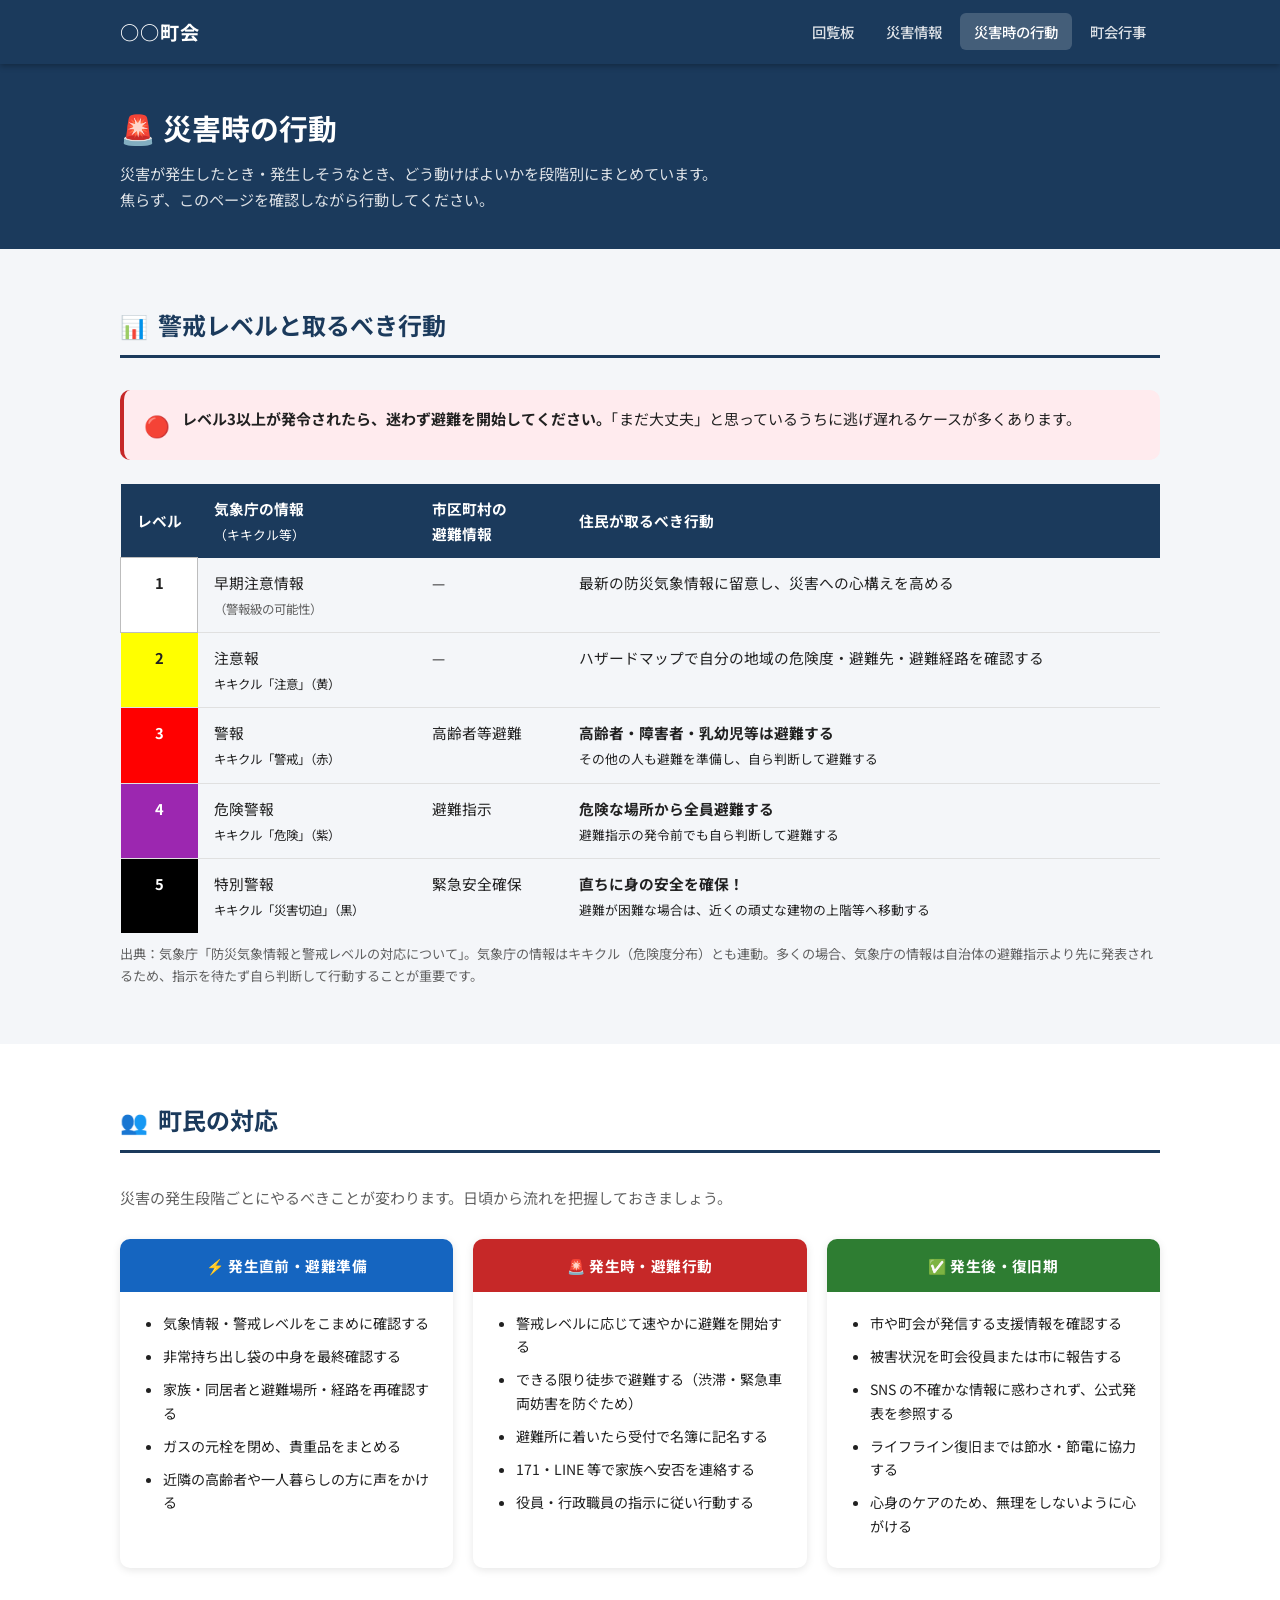
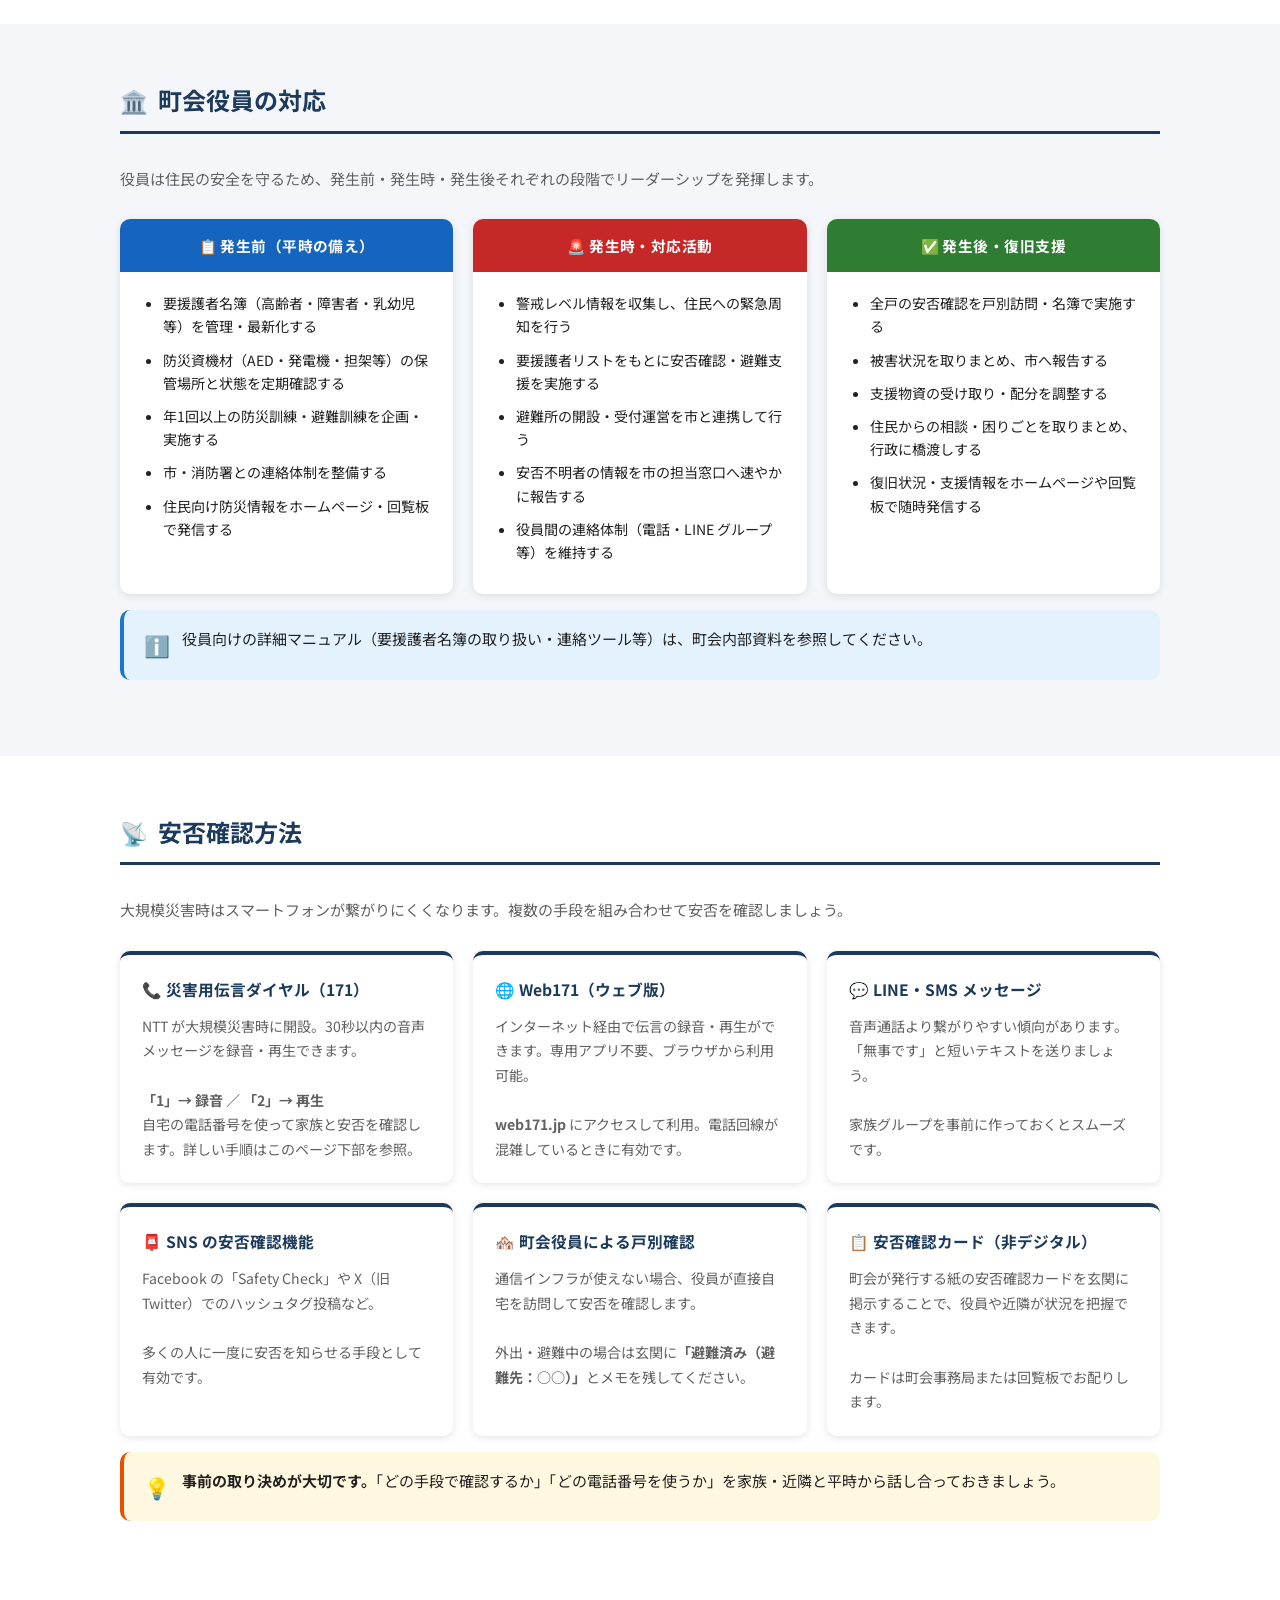
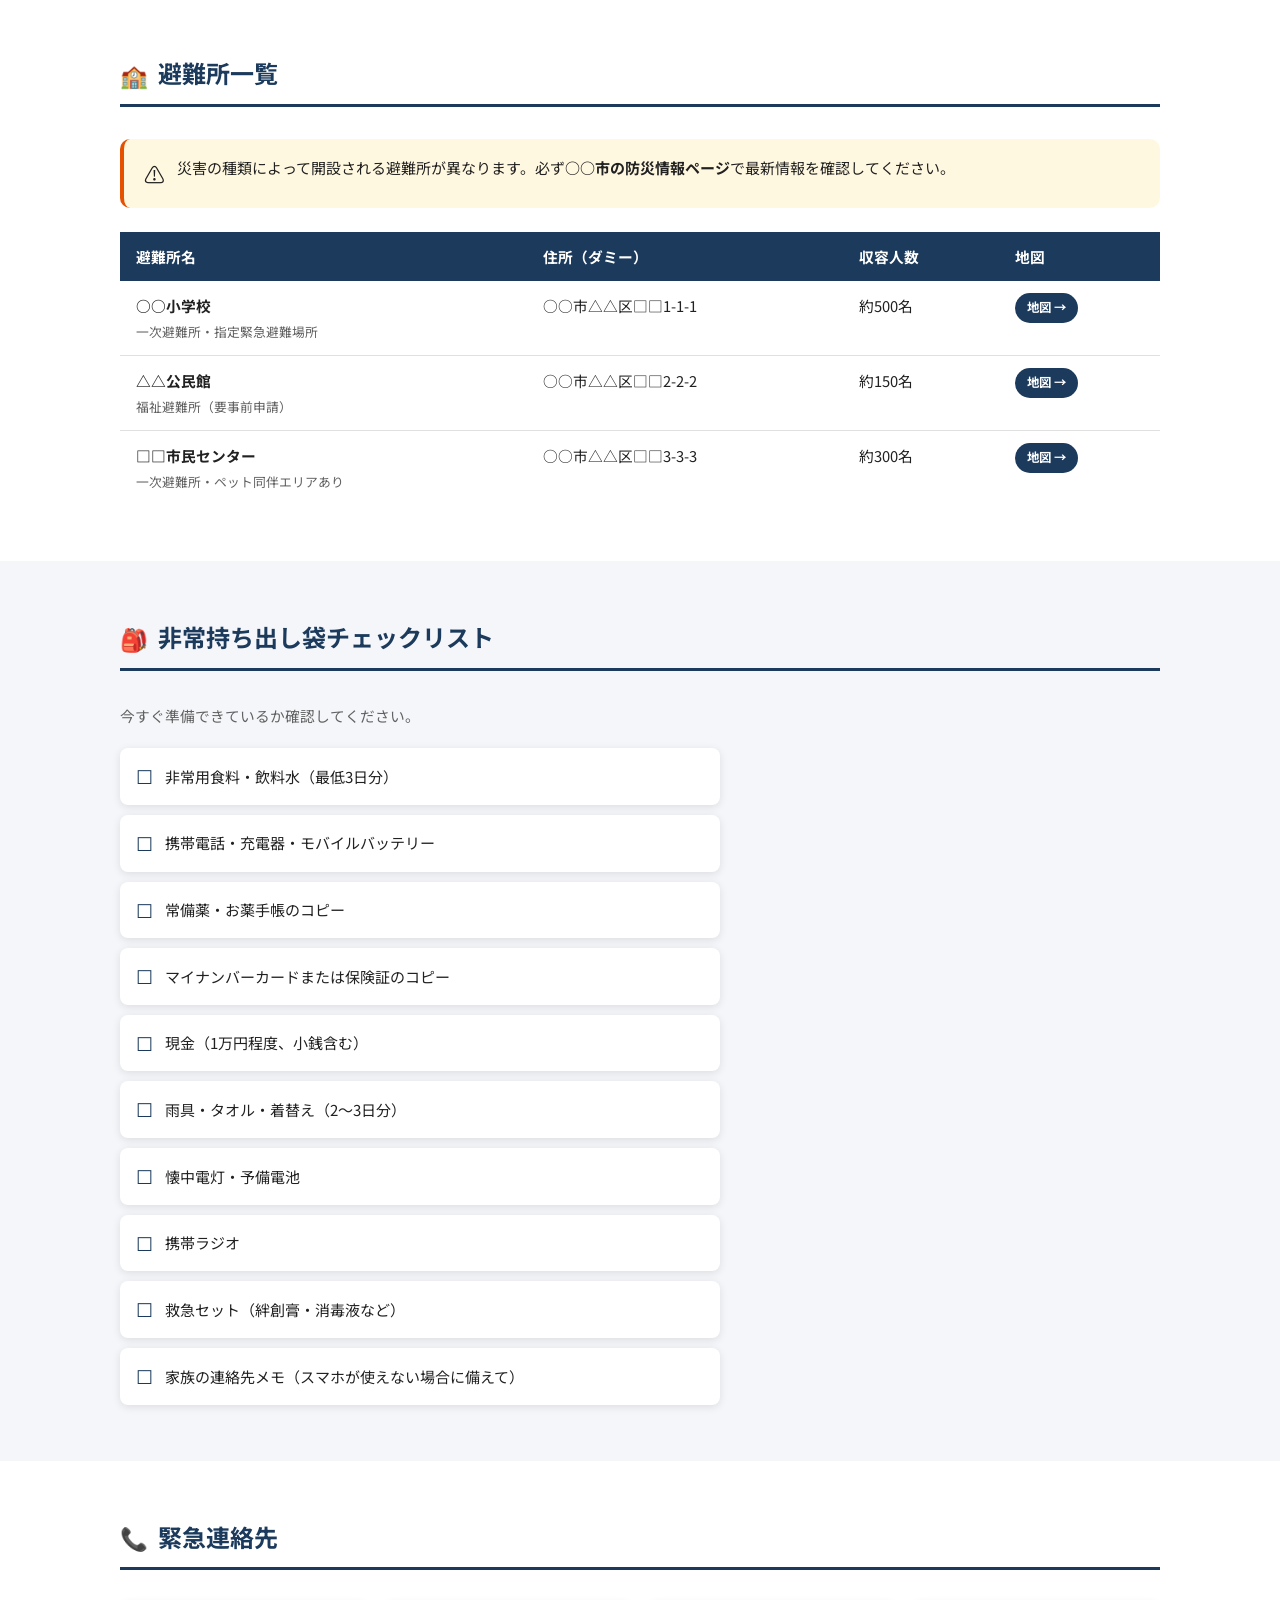
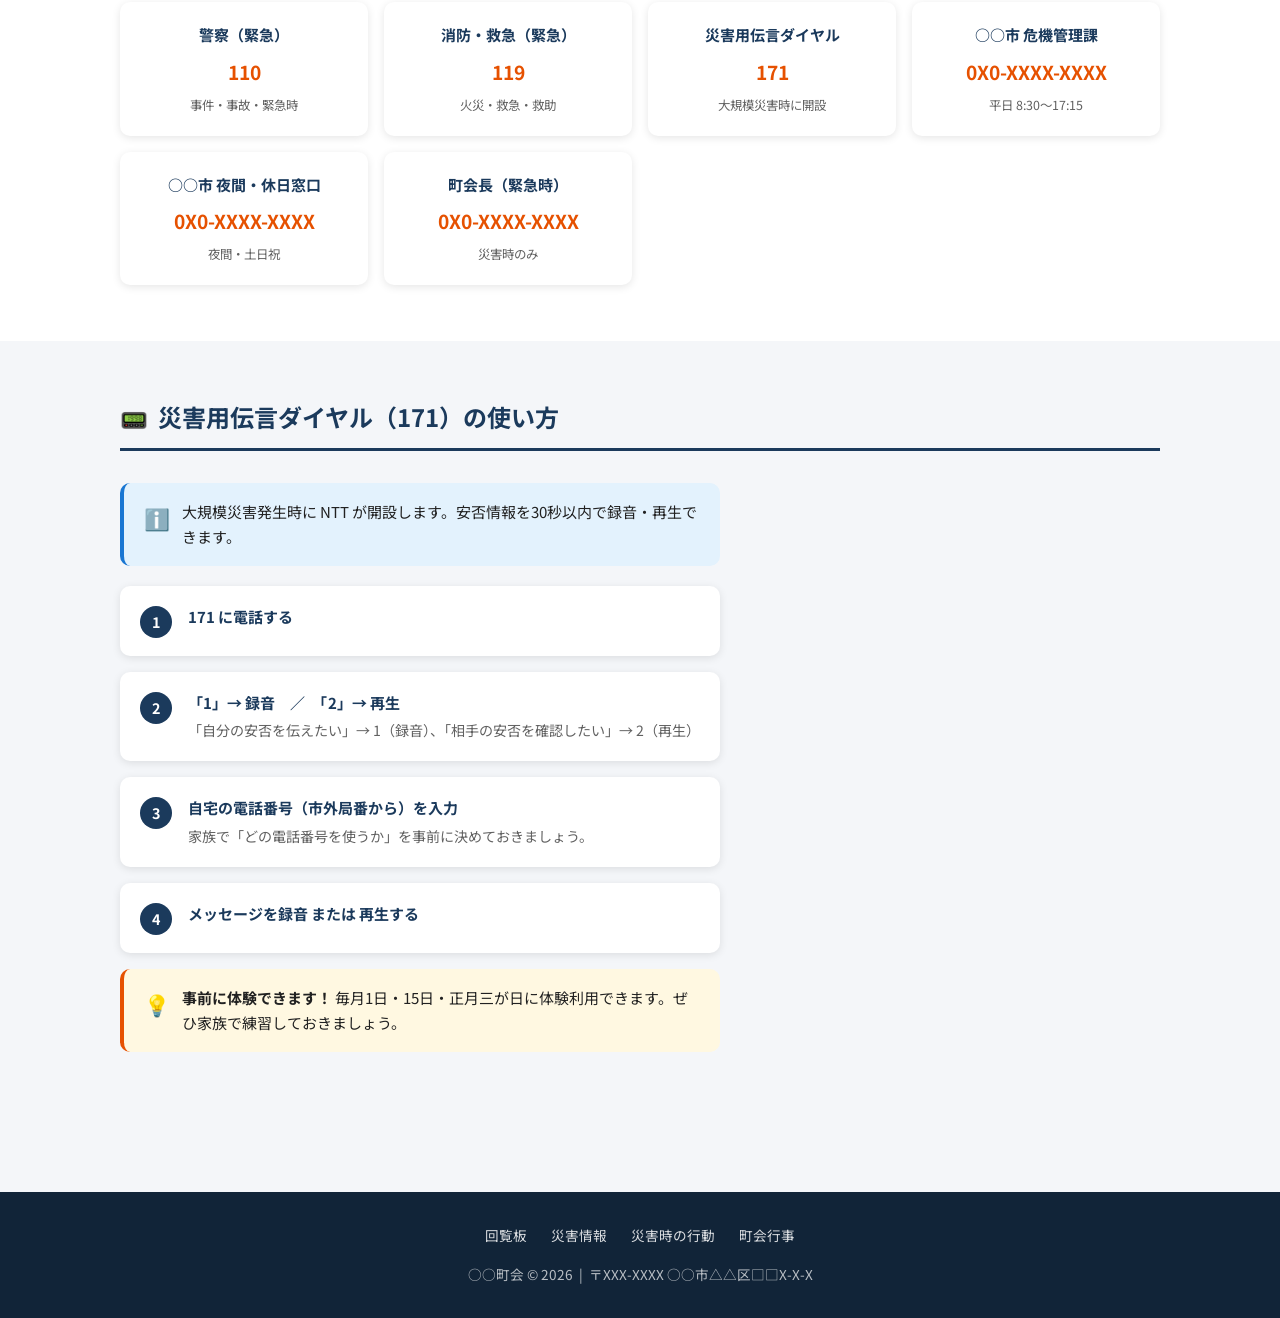
==== commit edd96313: "警戒レベル修正" ====
--- a/src/disaster-action.html
+++ b/src/disaster-action.html
@@ -47,42 +47,48 @@
         <table class="level-table">
           <thead>
             <tr>
-              <th style="width:80px;">レベル</th>
-              <th>発令の目安</th>
-              <th>あなたがすること</th>
+              <th style="width:72px;">レベル</th>
+              <th>気象庁の情報<br><span style="font-weight:400; font-size:.8rem;">（キキクル等）</span></th>
+              <th>市区町村の<br>避難情報</th>
+              <th>住民が取るべき行動</th>
             </tr>
           </thead>
           <tbody>
             <tr>
               <td class="lv1">1</td>
-              <td>早期注意情報</td>
-              <td>最新情報に注意する・ハザードマップを再確認する</td>
+              <td>早期注意情報<br><span style="font-size:.78rem; color:var(--text-sub);">（警報級の可能性）</span></td>
+              <td>—</td>
+              <td>最新の防災気象情報に留意し、災害への心構えを高める</td>
             </tr>
             <tr>
               <td class="lv2">2</td>
-              <td>大雨・洪水注意報</td>
-              <td>避難に備えて準備を始める・非常持ち出し袋を確認する</td>
+              <td>注意報<br><span style="font-size:.78rem;">キキクル「注意」（黄）</span></td>
+              <td>—</td>
+              <td>ハザードマップで自分の地域の危険度・避難先・避難経路を確認する</td>
             </tr>
             <tr>
               <td class="lv3">3</td>
-              <td>高齢者等避難（旧：避難準備）</td>
-              <td><strong>高齢者・障害者・子ども連れは避難を開始する</strong></td>
+              <td>警報<br><span style="font-size:.78rem;">キキクル「警戒」（赤）</span></td>
+              <td>高齢者等避難</td>
+              <td><strong>高齢者・障害者・乳幼児等は避難する</strong><br><span style="font-size:.8rem; font-weight:400;">その他の人も避難を準備し、自ら判断して避難する</span></td>
             </tr>
             <tr>
               <td class="lv4">4</td>
+              <td>危険警報<br><span style="font-size:.78rem;">キキクル「危険」（紫）</span></td>
               <td>避難指示</td>
-              <td><strong>全員、すぐに避難場所へ移動する</strong></td>
+              <td><strong>危険な場所から全員避難する</strong><br><span style="font-size:.8rem; font-weight:400;">避難指示の発令前でも自ら判断して避難する</span></td>
             </tr>
             <tr>
               <td class="lv5">5</td>
+              <td>特別警報<br><span style="font-size:.78rem;">キキクル「災害切迫」（黒）</span></td>
               <td>緊急安全確保</td>
-              <td><strong>命を守る最善の行動をとる（すでに危険な状況）</strong></td>
+              <td><strong>直ちに身の安全を確保！</strong><br><span style="font-size:.8rem; font-weight:400;">避難が困難な場合は、近くの頑丈な建物の上階等へ移動する</span></td>
             </tr>
           </tbody>
         </table>
       </div>
 
-      <p style="font-size:.82rem; color:var(--text-sub); margin-top:10px;">※ 警戒レベルは内閣府・気象庁・自治体が発令します。○○市の公式ページで最新情報を確認してください。</p>
+      <p style="font-size:.82rem; color:var(--text-sub); margin-top:10px;">出典：気象庁「防災気象情報と警戒レベルの対応について」。気象庁の情報はキキクル（危険度分布）とも連動。多くの場合、気象庁の情報は自治体の避難指示より先に発表されるため、指示を待たず自ら判断して行動することが重要です。</p>
     </div>
   </section>
 
--- a/src/css/style.css
+++ b/src/css/style.css
@@ -16,12 +16,12 @@
   --radius:         10px;
   --nav-h:          64px;
 
-  /* 警戒レベル */
-  --lv1: #81C784;
-  --lv2: #FFF176;
-  --lv3: #FFB300;
-  --lv4: #E53935;
-  --lv5: #4A148C;
+  /* 警戒レベル（気象庁キキクル公式配色） */
+  --lv1: #FFFFFF;
+  --lv2: #FFFF00;
+  --lv3: #FF0000;
+  --lv4: #9C27B0;
+  --lv5: #000000;
 }
 
 /* === Reset / Base === */
@@ -254,8 +254,8 @@
 
 /* === Warning Levels === */
 .level-table td:first-child { font-weight: 700; text-align: center; }
-.lv1 { background: var(--lv1); color: #1B5E20; }
-.lv2 { background: var(--lv2); color: #5D4037; }
+.lv1 { background: var(--lv1); color: #212121; border: 1px solid #BDBDBD; }
+.lv2 { background: var(--lv2); color: #212121; }
 .lv3 { background: var(--lv3); color: #fff; }
 .lv4 { background: var(--lv4); color: #fff; }
 .lv5 { background: var(--lv5); color: #fff; }
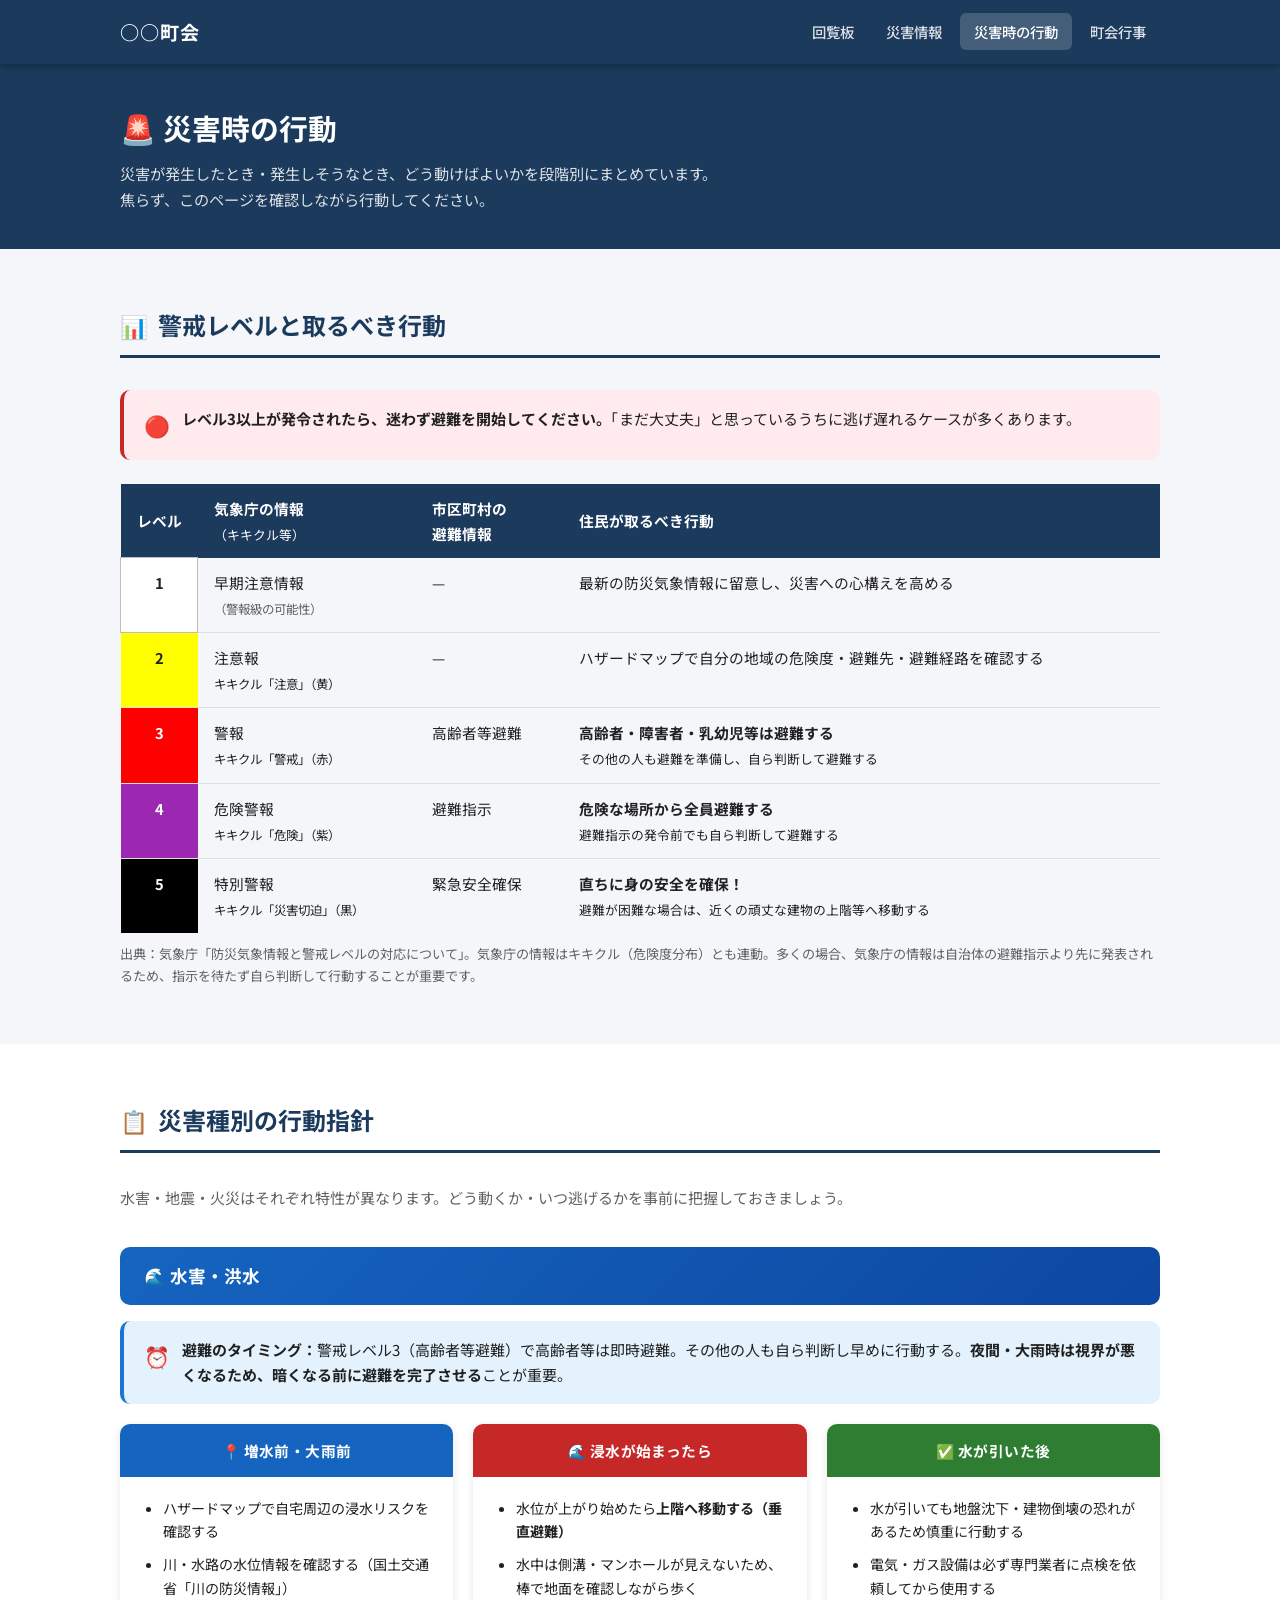
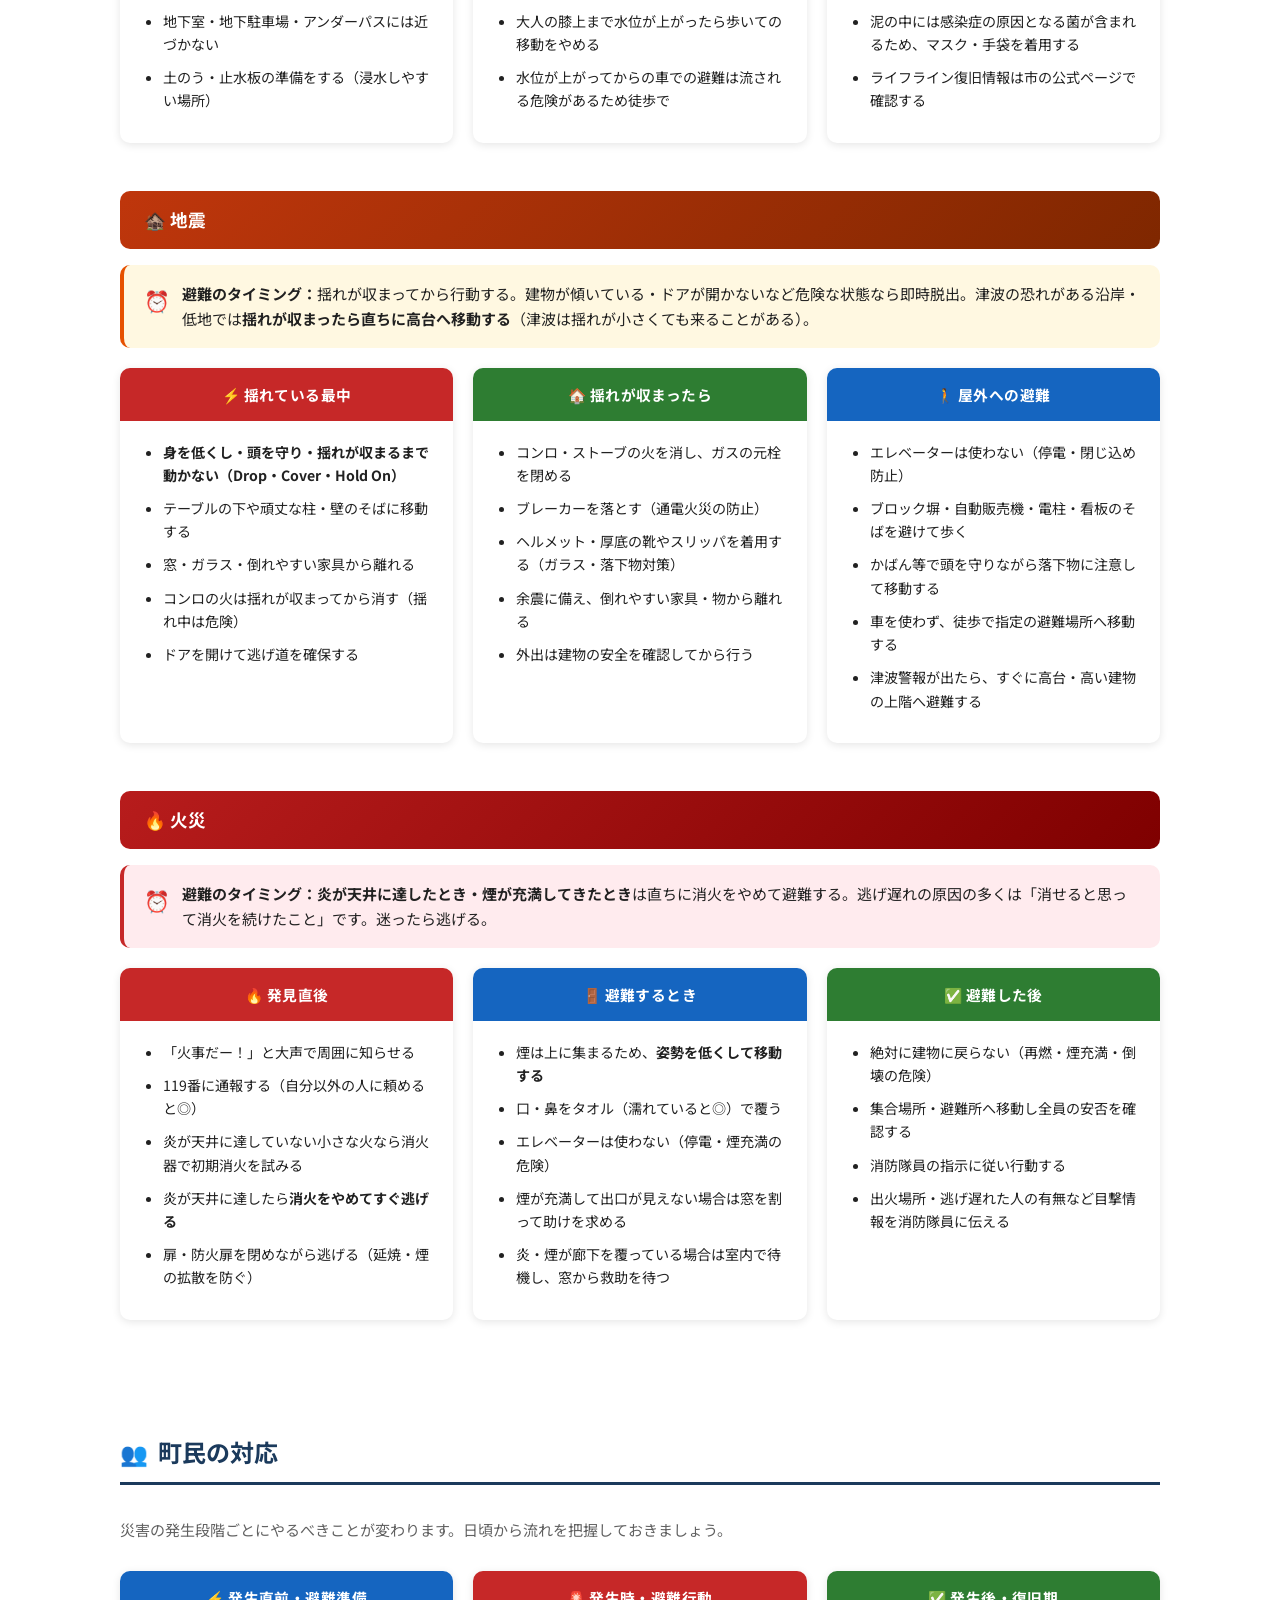
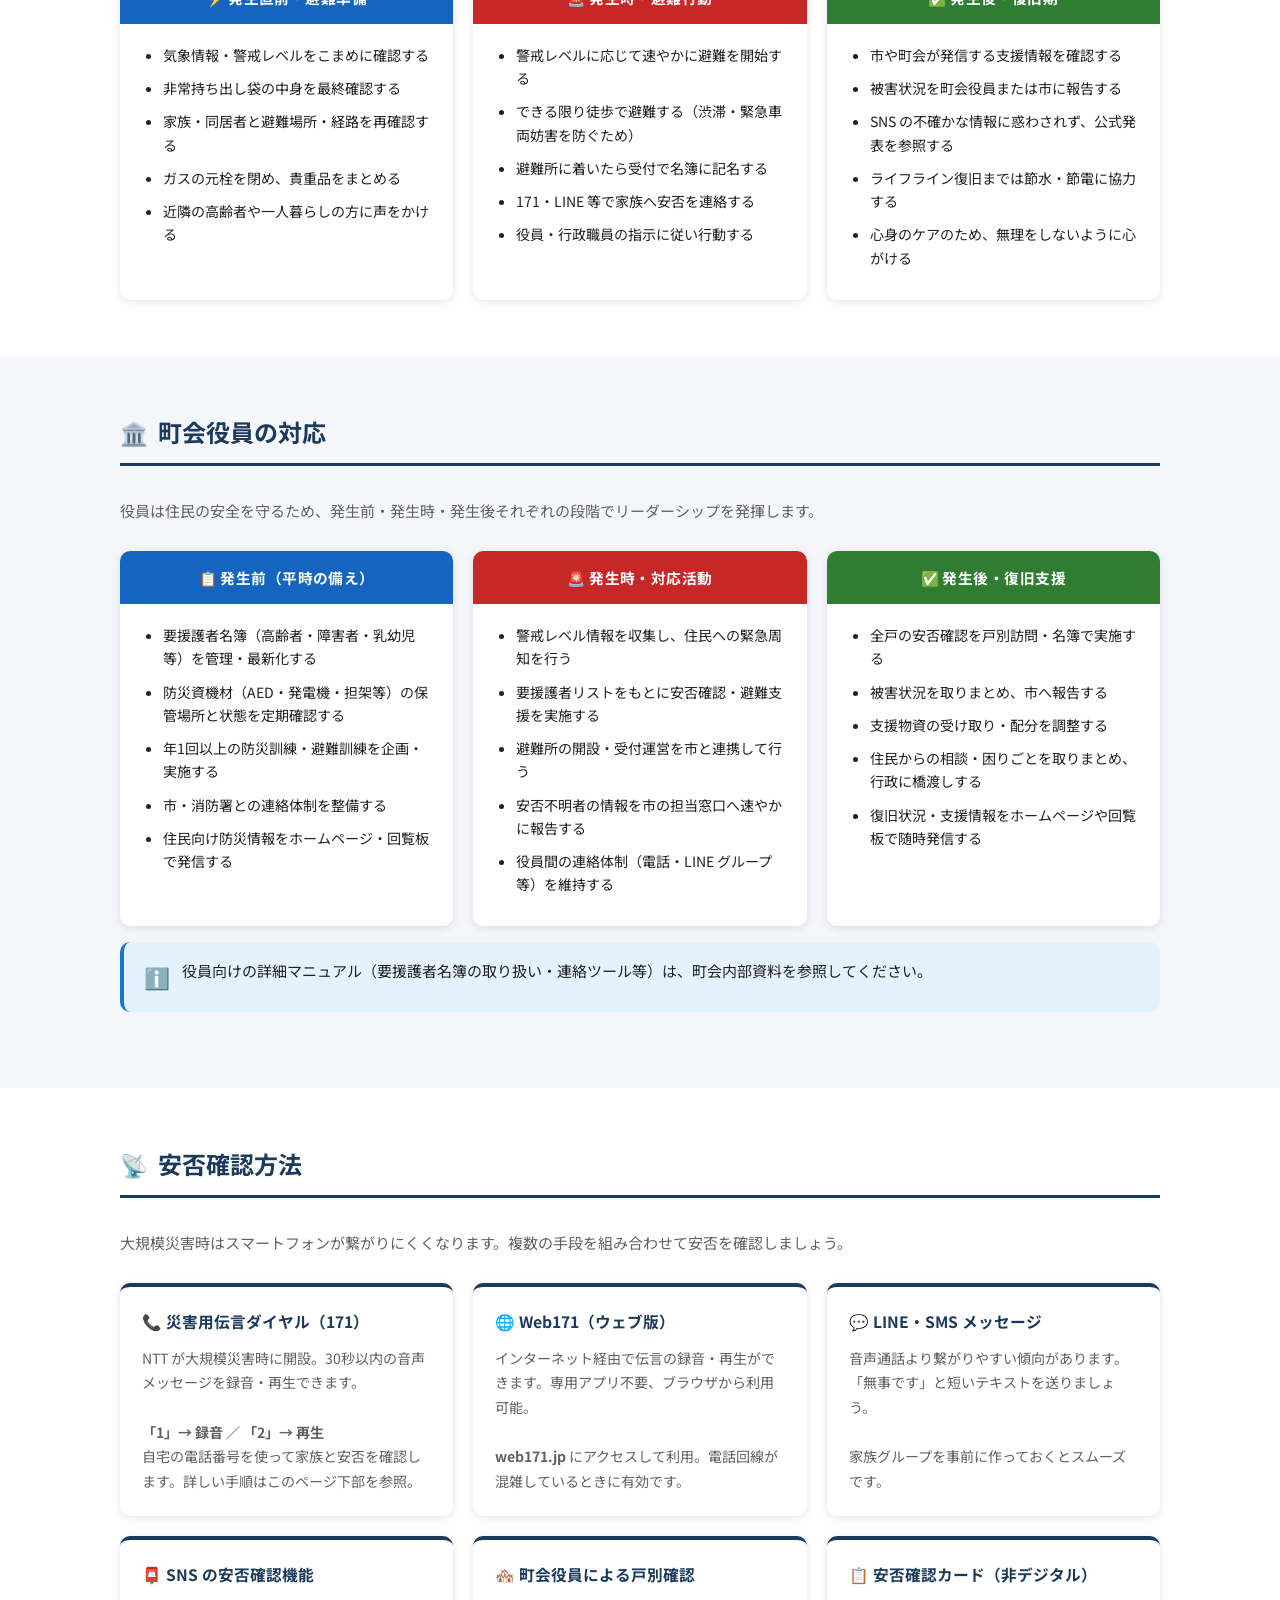
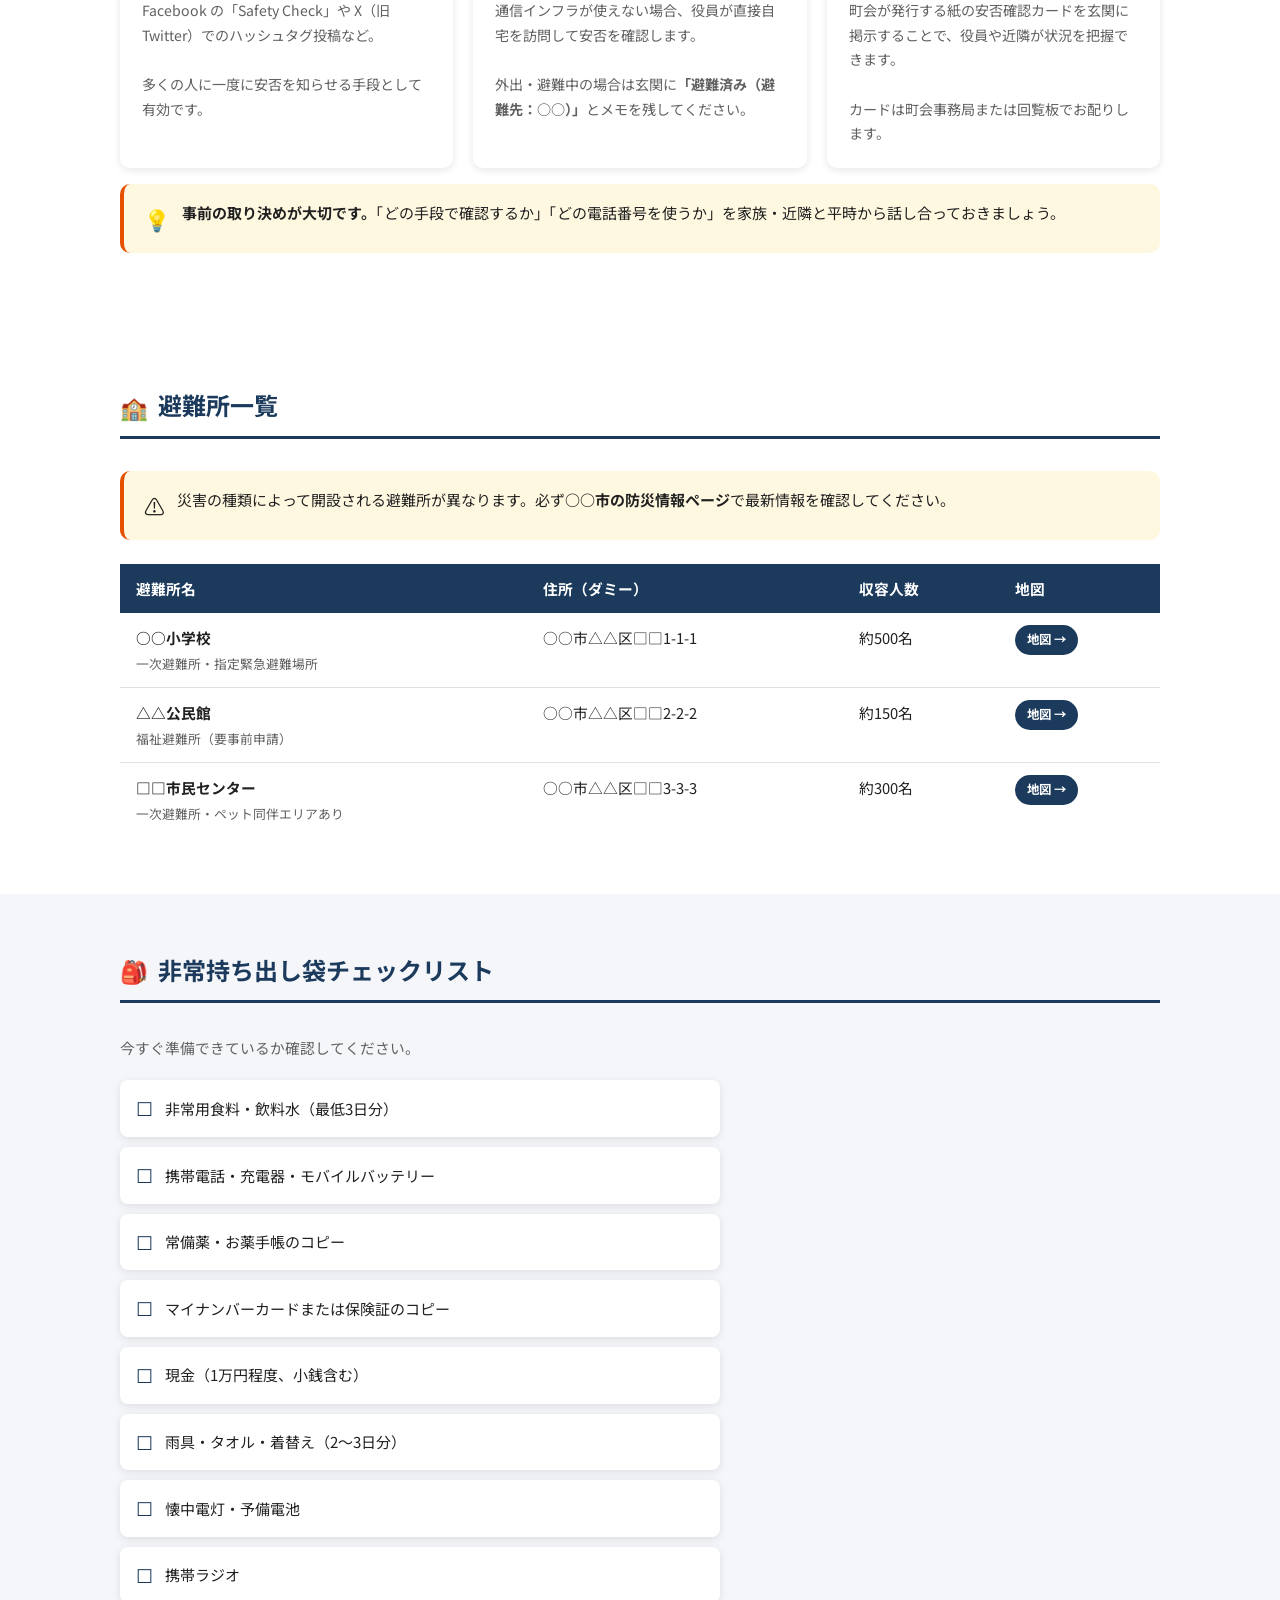
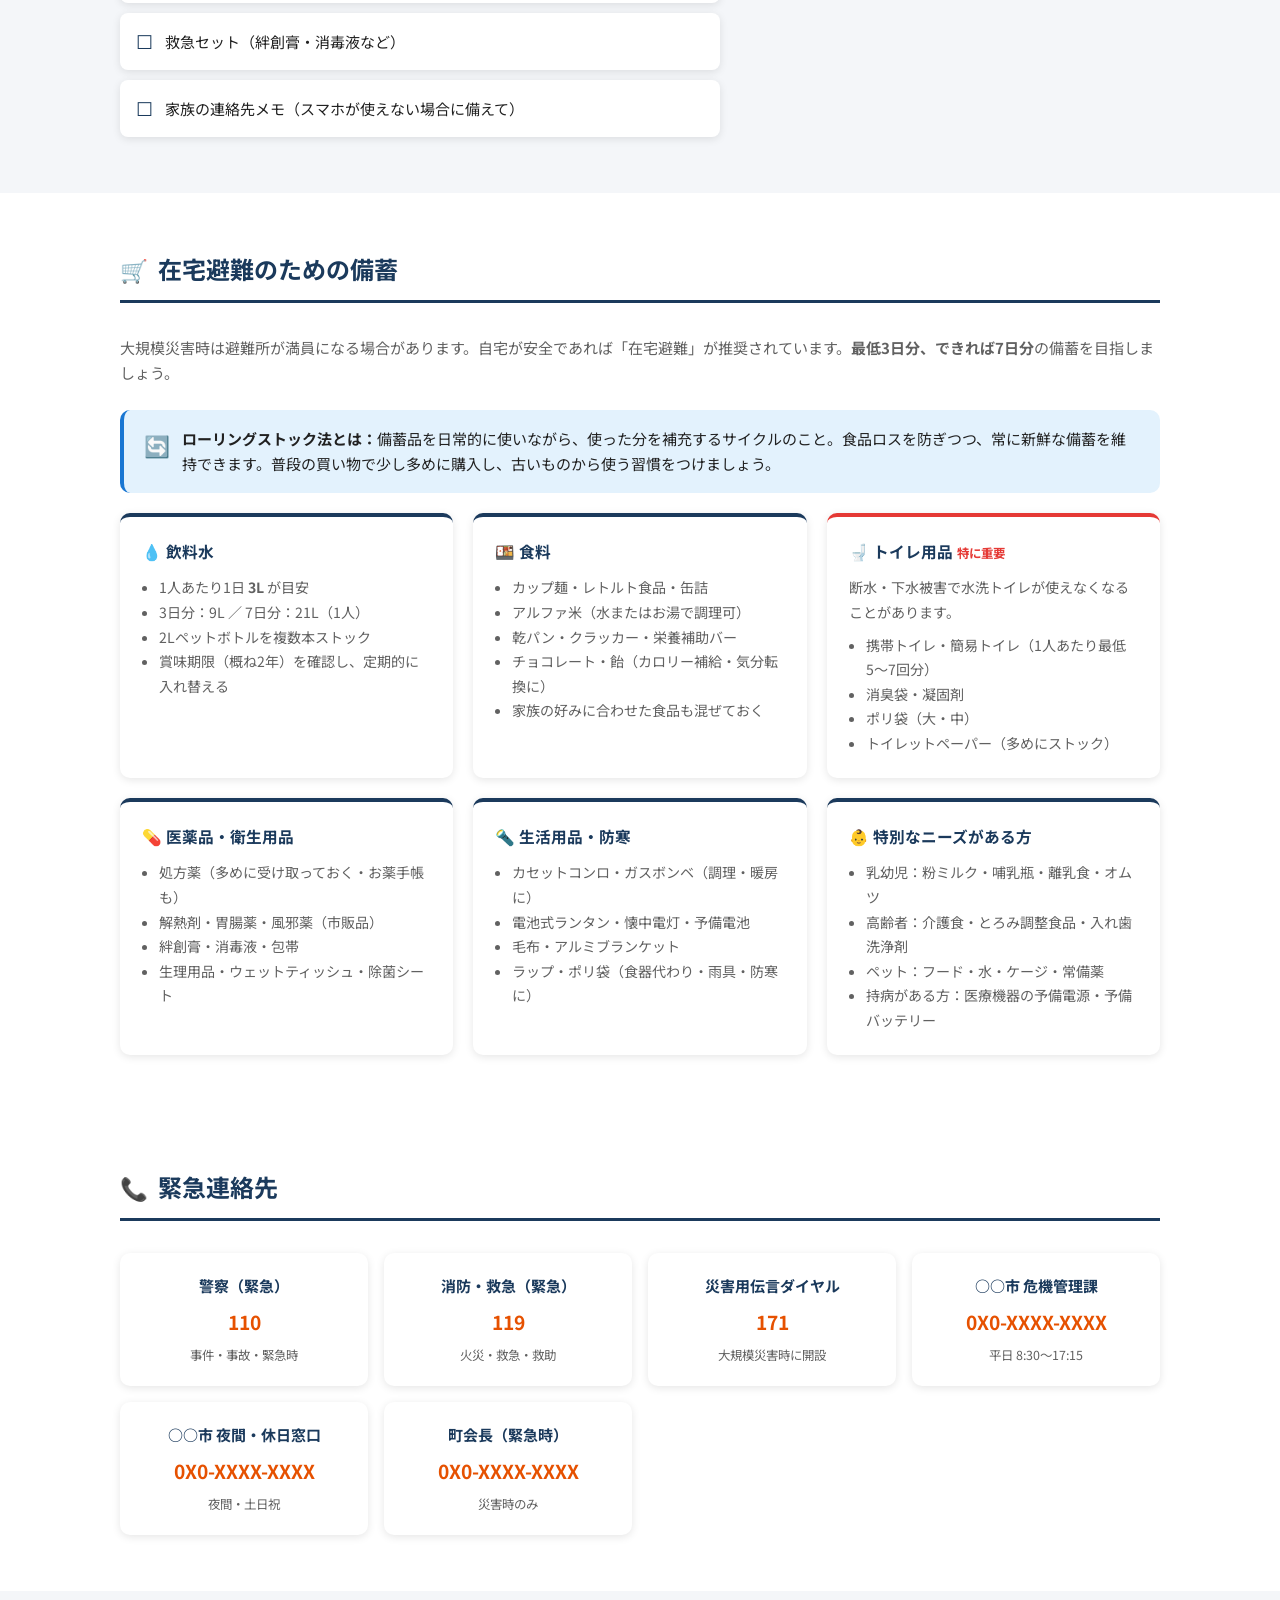
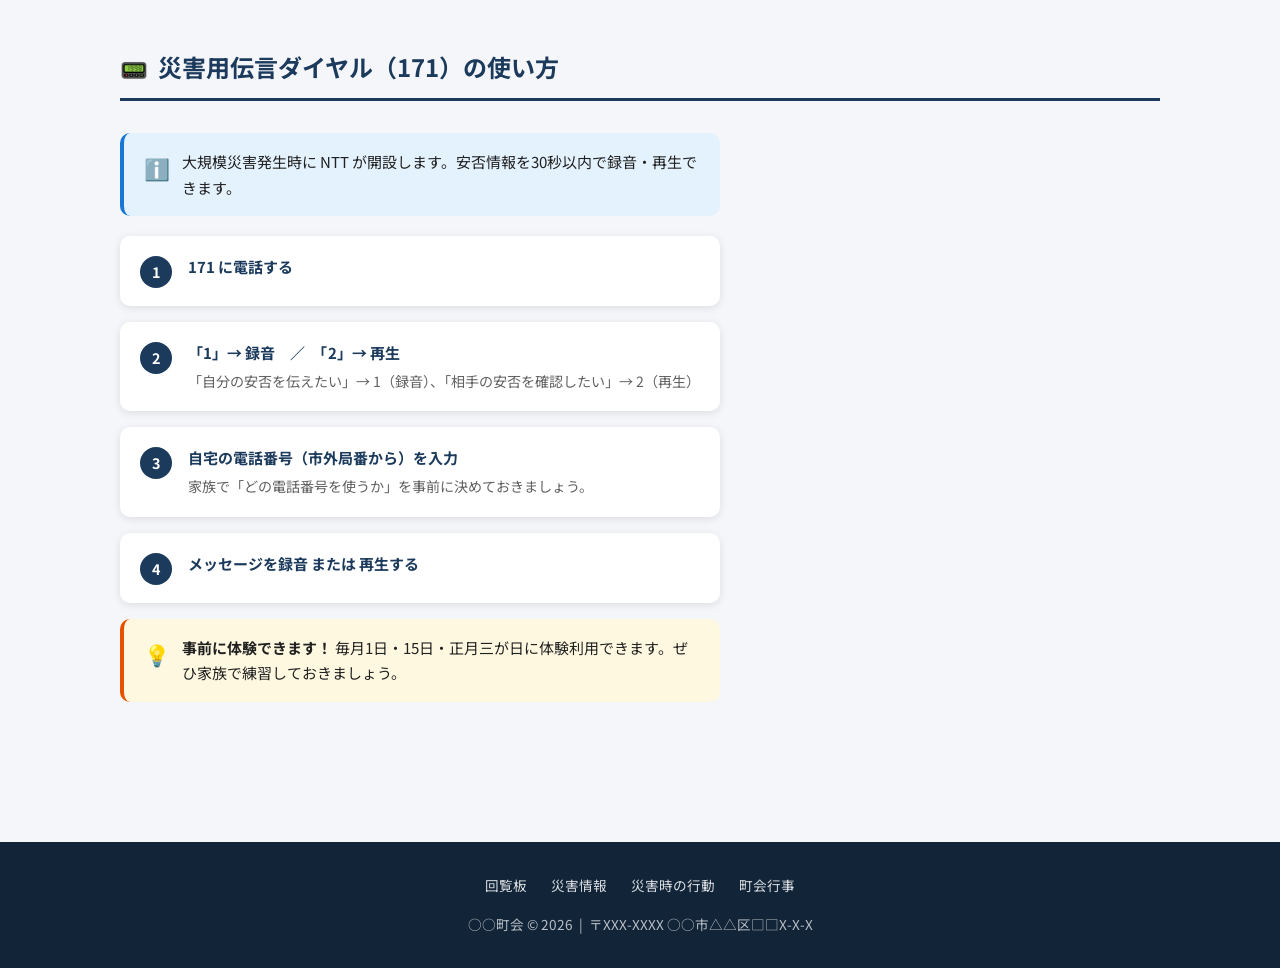
==== commit 9254bf83: "備蓄のセクション追加" ====
--- a/src/disaster-action.html
+++ b/src/disaster-action.html
@@ -92,6 +92,154 @@
     </div>
   </section>
 
+  <!-- 災害種別の行動指針 -->
+  <section class="section" style="background:#fff;">
+    <div class="container">
+      <h2 class="section-title"><span class="icon">📋</span>災害種別の行動指針</h2>
+      <p style="margin-bottom:36px; font-size:.94rem; color:var(--text-sub);">
+        水害・地震・火災はそれぞれ特性が異なります。どう動くか・いつ逃げるかを事前に把握しておきましょう。
+      </p>
+
+      <!-- 水害・洪水 -->
+      <div class="disaster-type">
+        <div class="disaster-type-header disaster-flood">🌊 水害・洪水</div>
+        <div class="alert alert-info" style="margin-bottom:20px;">
+          <span class="alert-icon">⏰</span>
+          <div><strong>避難のタイミング：</strong>警戒レベル3（高齢者等避難）で高齢者等は即時避難。その他の人も自ら判断し早めに行動する。<strong>夜間・大雨時は視界が悪くなるため、暗くなる前に避難を完了させる</strong>ことが重要。</div>
+        </div>
+        <div class="phase-grid">
+          <div class="phase-card">
+            <div class="phase-label phase-before">📍 増水前・大雨前</div>
+            <div class="phase-body">
+              <ul>
+                <li>ハザードマップで自宅周辺の浸水リスクを確認する</li>
+                <li>川・水路の水位情報を確認する（国土交通省「川の防災情報」）</li>
+                <li>地下室・地下駐車場・アンダーパスには近づかない</li>
+                <li>土のう・止水板の準備をする（浸水しやすい場所）</li>
+              </ul>
+            </div>
+          </div>
+          <div class="phase-card">
+            <div class="phase-label phase-during">🌊 浸水が始まったら</div>
+            <div class="phase-body">
+              <ul>
+                <li>水位が上がり始めたら<strong>上階へ移動する（垂直避難）</strong></li>
+                <li>水中は側溝・マンホールが見えないため、棒で地面を確認しながら歩く</li>
+                <li>大人の膝上まで水位が上がったら歩いての移動をやめる</li>
+                <li>水位が上がってからの車での避難は流される危険があるため徒歩で</li>
+              </ul>
+            </div>
+          </div>
+          <div class="phase-card">
+            <div class="phase-label phase-after">✅ 水が引いた後</div>
+            <div class="phase-body">
+              <ul>
+                <li>水が引いても地盤沈下・建物倒壊の恐れがあるため慎重に行動する</li>
+                <li>電気・ガス設備は必ず専門業者に点検を依頼してから使用する</li>
+                <li>泥の中には感染症の原因となる菌が含まれるため、マスク・手袋を着用する</li>
+                <li>ライフライン復旧情報は市の公式ページで確認する</li>
+              </ul>
+            </div>
+          </div>
+        </div>
+      </div>
+
+      <!-- 地震 -->
+      <div class="disaster-type">
+        <div class="disaster-type-header disaster-quake">🏚️ 地震</div>
+        <div class="alert alert-warning" style="margin-bottom:20px;">
+          <span class="alert-icon">⏰</span>
+          <div><strong>避難のタイミング：</strong>揺れが収まってから行動する。建物が傾いている・ドアが開かないなど危険な状態なら即時脱出。津波の恐れがある沿岸・低地では<strong>揺れが収まったら直ちに高台へ移動する</strong>（津波は揺れが小さくても来ることがある）。</div>
+        </div>
+        <div class="phase-grid">
+          <div class="phase-card">
+            <div class="phase-label phase-during">⚡ 揺れている最中</div>
+            <div class="phase-body">
+              <ul>
+                <li><strong>身を低くし・頭を守り・揺れが収まるまで動かない（Drop・Cover・Hold On）</strong></li>
+                <li>テーブルの下や頑丈な柱・壁のそばに移動する</li>
+                <li>窓・ガラス・倒れやすい家具から離れる</li>
+                <li>コンロの火は揺れが収まってから消す（揺れ中は危険）</li>
+                <li>ドアを開けて逃げ道を確保する</li>
+              </ul>
+            </div>
+          </div>
+          <div class="phase-card">
+            <div class="phase-label phase-after">🏠 揺れが収まったら</div>
+            <div class="phase-body">
+              <ul>
+                <li>コンロ・ストーブの火を消し、ガスの元栓を閉める</li>
+                <li>ブレーカーを落とす（通電火災の防止）</li>
+                <li>ヘルメット・厚底の靴やスリッパを着用する（ガラス・落下物対策）</li>
+                <li>余震に備え、倒れやすい家具・物から離れる</li>
+                <li>外出は建物の安全を確認してから行う</li>
+              </ul>
+            </div>
+          </div>
+          <div class="phase-card">
+            <div class="phase-label phase-before">🚶 屋外への避難</div>
+            <div class="phase-body">
+              <ul>
+                <li>エレベーターは使わない（停電・閉じ込め防止）</li>
+                <li>ブロック塀・自動販売機・電柱・看板のそばを避けて歩く</li>
+                <li>かばん等で頭を守りながら落下物に注意して移動する</li>
+                <li>車を使わず、徒歩で指定の避難場所へ移動する</li>
+                <li>津波警報が出たら、すぐに高台・高い建物の上階へ避難する</li>
+              </ul>
+            </div>
+          </div>
+        </div>
+      </div>
+
+      <!-- 火災 -->
+      <div class="disaster-type">
+        <div class="disaster-type-header disaster-fire">🔥 火災</div>
+        <div class="alert alert-danger" style="margin-bottom:20px;">
+          <span class="alert-icon">⏰</span>
+          <div><strong>避難のタイミング：</strong><strong>炎が天井に達したとき・煙が充満してきたとき</strong>は直ちに消火をやめて避難する。逃げ遅れの原因の多くは「消せると思って消火を続けたこと」です。迷ったら逃げる。</div>
+        </div>
+        <div class="phase-grid">
+          <div class="phase-card">
+            <div class="phase-label phase-during">🔥 発見直後</div>
+            <div class="phase-body">
+              <ul>
+                <li>「火事だー！」と大声で周囲に知らせる</li>
+                <li>119番に通報する（自分以外の人に頼めると◎）</li>
+                <li>炎が天井に達していない小さな火なら消火器で初期消火を試みる</li>
+                <li>炎が天井に達したら<strong>消火をやめてすぐ逃げる</strong></li>
+                <li>扉・防火扉を閉めながら逃げる（延焼・煙の拡散を防ぐ）</li>
+              </ul>
+            </div>
+          </div>
+          <div class="phase-card">
+            <div class="phase-label phase-before">🚪 避難するとき</div>
+            <div class="phase-body">
+              <ul>
+                <li>煙は上に集まるため、<strong>姿勢を低くして移動する</strong></li>
+                <li>口・鼻をタオル（濡れていると◎）で覆う</li>
+                <li>エレベーターは使わない（停電・煙充満の危険）</li>
+                <li>煙が充満して出口が見えない場合は窓を割って助けを求める</li>
+                <li>炎・煙が廊下を覆っている場合は室内で待機し、窓から救助を待つ</li>
+              </ul>
+            </div>
+          </div>
+          <div class="phase-card">
+            <div class="phase-label phase-after">✅ 避難した後</div>
+            <div class="phase-body">
+              <ul>
+                <li>絶対に建物に戻らない（再燃・煙充満・倒壊の危険）</li>
+                <li>集合場所・避難所へ移動し全員の安否を確認する</li>
+                <li>消防隊員の指示に従い行動する</li>
+                <li>出火場所・逃げ遅れた人の有無など目撃情報を消防隊員に伝える</li>
+              </ul>
+            </div>
+          </div>
+        </div>
+      </div>
+
+    </div>
+  </section>
+
   <!-- 町民の対応 -->
   <section class="section" style="background:#fff;">
     <div class="container">
@@ -332,6 +480,101 @@
     </div>
   </section>
 
+  <!-- 備蓄 -->
+  <section class="section" style="background:#fff;">
+    <div class="container">
+      <h2 class="section-title"><span class="icon">🛒</span>在宅避難のための備蓄</h2>
+      <p style="margin-bottom:24px; font-size:.94rem; color:var(--text-sub);">
+        大規模災害時は避難所が満員になる場合があります。自宅が安全であれば「在宅避難」が推奨されています。<strong>最低3日分、できれば7日分</strong>の備蓄を目指しましょう。
+      </p>
+
+      <div class="alert alert-info" style="margin-bottom:20px;">
+        <span class="alert-icon">🔄</span>
+        <div>
+          <strong>ローリングストック法とは：</strong>備蓄品を日常的に使いながら、使った分を補充するサイクルのこと。食品ロスを防ぎつつ、常に新鮮な備蓄を維持できます。普段の買い物で少し多めに購入し、古いものから使う習慣をつけましょう。
+        </div>
+      </div>
+
+      <div class="confirm-grid">
+
+        <div class="confirm-card">
+          <div class="confirm-card-title">💧 飲料水</div>
+          <div class="confirm-card-body">
+            <ul style="padding-left:1.2em; list-style:disc; margin-top:8px;">
+              <li>1人あたり1日 <strong>3L</strong> が目安</li>
+              <li>3日分：9L ／ 7日分：21L（1人）</li>
+              <li>2Lペットボトルを複数本ストック</li>
+              <li>賞味期限（概ね2年）を確認し、定期的に入れ替える</li>
+            </ul>
+          </div>
+        </div>
+
+        <div class="confirm-card">
+          <div class="confirm-card-title">🍱 食料</div>
+          <div class="confirm-card-body">
+            <ul style="padding-left:1.2em; list-style:disc; margin-top:8px;">
+              <li>カップ麺・レトルト食品・缶詰</li>
+              <li>アルファ米（水またはお湯で調理可）</li>
+              <li>乾パン・クラッカー・栄養補助バー</li>
+              <li>チョコレート・飴（カロリー補給・気分転換に）</li>
+              <li>家族の好みに合わせた食品も混ぜておく</li>
+            </ul>
+          </div>
+        </div>
+
+        <div class="confirm-card" style="border-top-color: #E53935;">
+          <div class="confirm-card-title">🚽 トイレ用品 <span style="font-size:.78rem; color:#E53935; font-weight:700;">特に重要</span></div>
+          <div class="confirm-card-body">
+            断水・下水被害で水洗トイレが使えなくなることがあります。
+            <ul style="padding-left:1.2em; list-style:disc; margin-top:8px;">
+              <li>携帯トイレ・簡易トイレ（1人あたり最低5〜7回分）</li>
+              <li>消臭袋・凝固剤</li>
+              <li>ポリ袋（大・中）</li>
+              <li>トイレットペーパー（多めにストック）</li>
+            </ul>
+          </div>
+        </div>
+
+        <div class="confirm-card">
+          <div class="confirm-card-title">💊 医薬品・衛生用品</div>
+          <div class="confirm-card-body">
+            <ul style="padding-left:1.2em; list-style:disc; margin-top:8px;">
+              <li>処方薬（多めに受け取っておく・お薬手帳も）</li>
+              <li>解熱剤・胃腸薬・風邪薬（市販品）</li>
+              <li>絆創膏・消毒液・包帯</li>
+              <li>生理用品・ウェットティッシュ・除菌シート</li>
+            </ul>
+          </div>
+        </div>
+
+        <div class="confirm-card">
+          <div class="confirm-card-title">🔦 生活用品・防寒</div>
+          <div class="confirm-card-body">
+            <ul style="padding-left:1.2em; list-style:disc; margin-top:8px;">
+              <li>カセットコンロ・ガスボンベ（調理・暖房に）</li>
+              <li>電池式ランタン・懐中電灯・予備電池</li>
+              <li>毛布・アルミブランケット</li>
+              <li>ラップ・ポリ袋（食器代わり・雨具・防寒に）</li>
+            </ul>
+          </div>
+        </div>
+
+        <div class="confirm-card">
+          <div class="confirm-card-title">👶 特別なニーズがある方</div>
+          <div class="confirm-card-body">
+            <ul style="padding-left:1.2em; list-style:disc; margin-top:8px;">
+              <li>乳幼児：粉ミルク・哺乳瓶・離乳食・オムツ</li>
+              <li>高齢者：介護食・とろみ調整食品・入れ歯洗浄剤</li>
+              <li>ペット：フード・水・ケージ・常備薬</li>
+              <li>持病がある方：医療機器の予備電源・予備バッテリー</li>
+            </ul>
+          </div>
+        </div>
+
+      </div>
+    </div>
+  </section>
+
   <!-- 緊急連絡先 -->
   <section class="section" style="background:#fff;">
     <div class="container">
--- a/src/css/style.css
+++ b/src/css/style.css
@@ -542,6 +542,24 @@
 .phase-body { padding: 20px 22px; }
 .phase-body ul { padding-left: 1.4em; list-style: disc; }
 .phase-body li { margin-bottom: 10px; font-size: .88rem; line-height: 1.65; }
+
+/* === Disaster type sections === */
+.disaster-type { margin-bottom: 48px; }
+.disaster-type:last-child { margin-bottom: 0; }
+.disaster-type-header {
+  display: flex;
+  align-items: center;
+  gap: 12px;
+  padding: 14px 24px;
+  border-radius: var(--radius);
+  color: #fff;
+  font-size: 1.1rem;
+  font-weight: 700;
+  margin-bottom: 16px;
+}
+.disaster-flood { background: linear-gradient(135deg, #1565C0, #0D47A1); }
+.disaster-quake { background: linear-gradient(135deg, #BF360C, #7F2700); }
+.disaster-fire  { background: linear-gradient(135deg, #B71C1C, #7F0000); }
 
 /* === Safety confirm cards === */
 .confirm-grid { display: grid; grid-template-columns: repeat(auto-fill, minmax(260px, 1fr)); gap: 20px; }
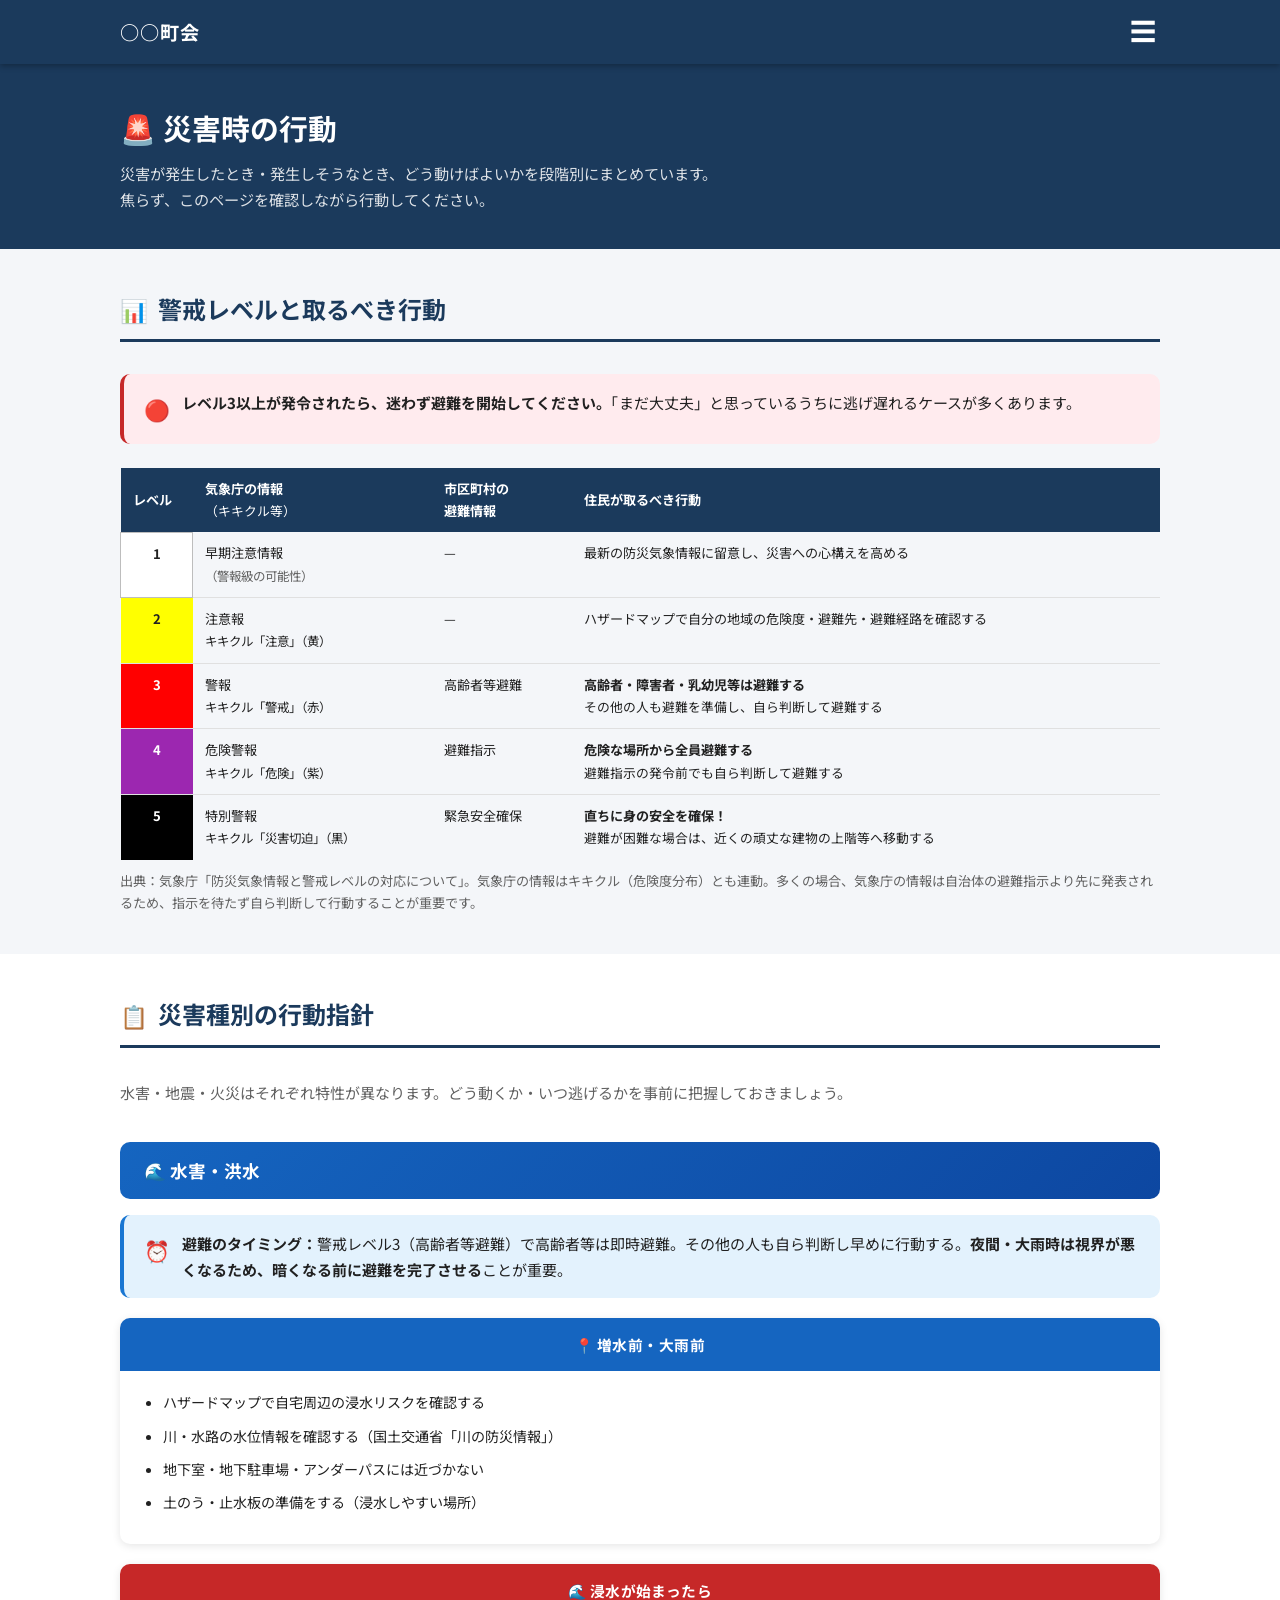
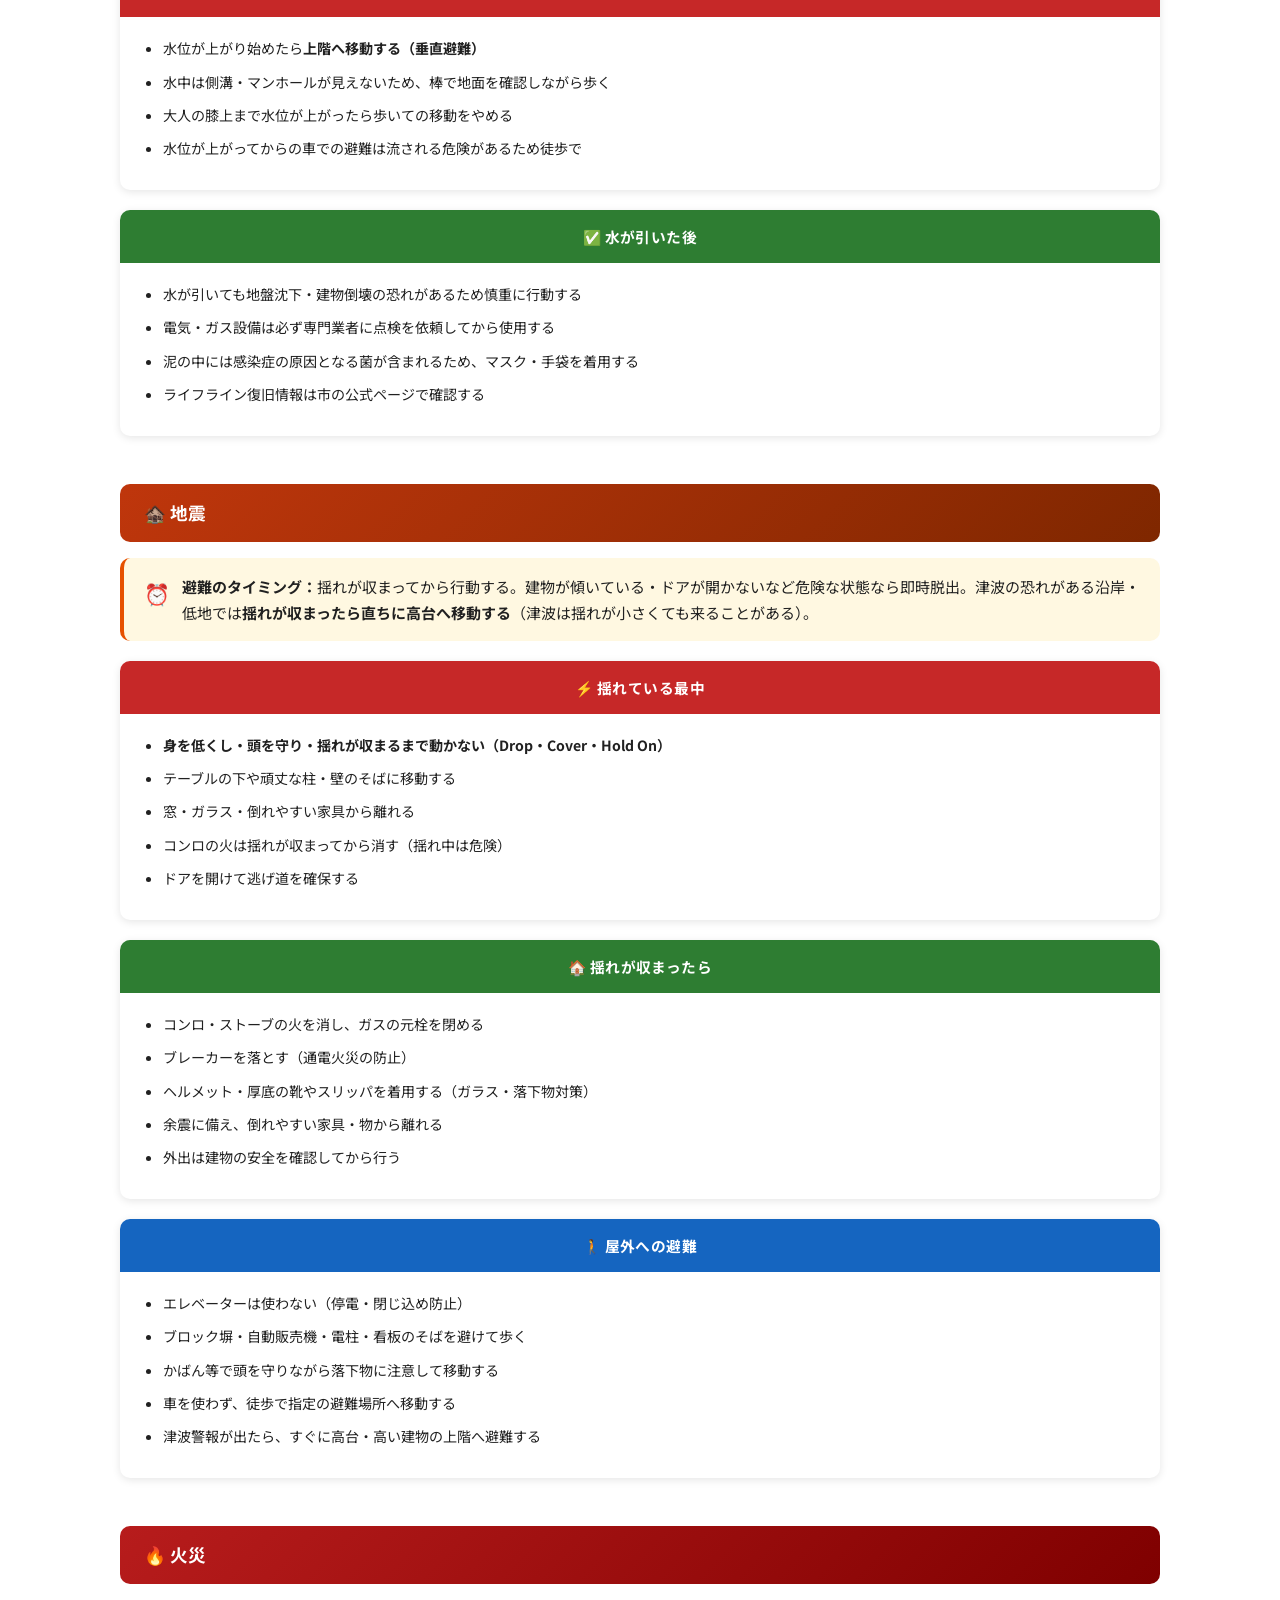
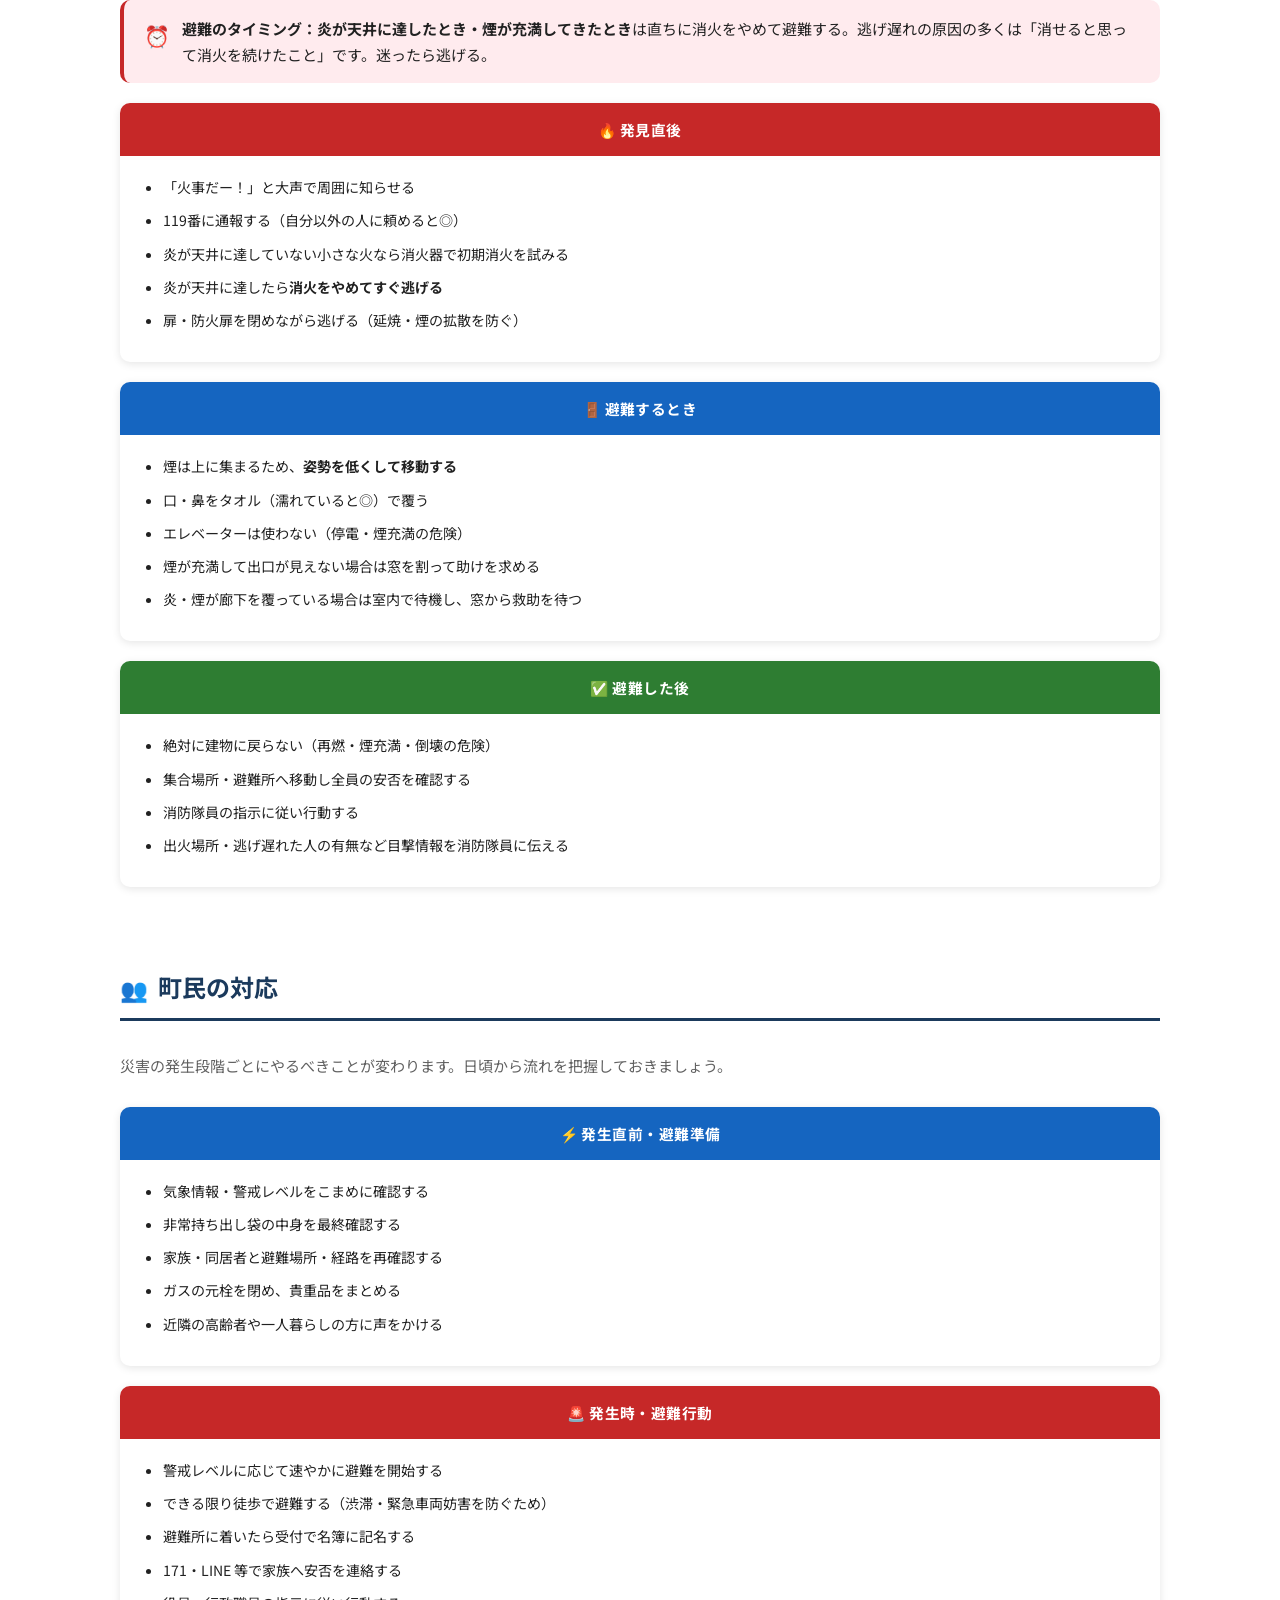
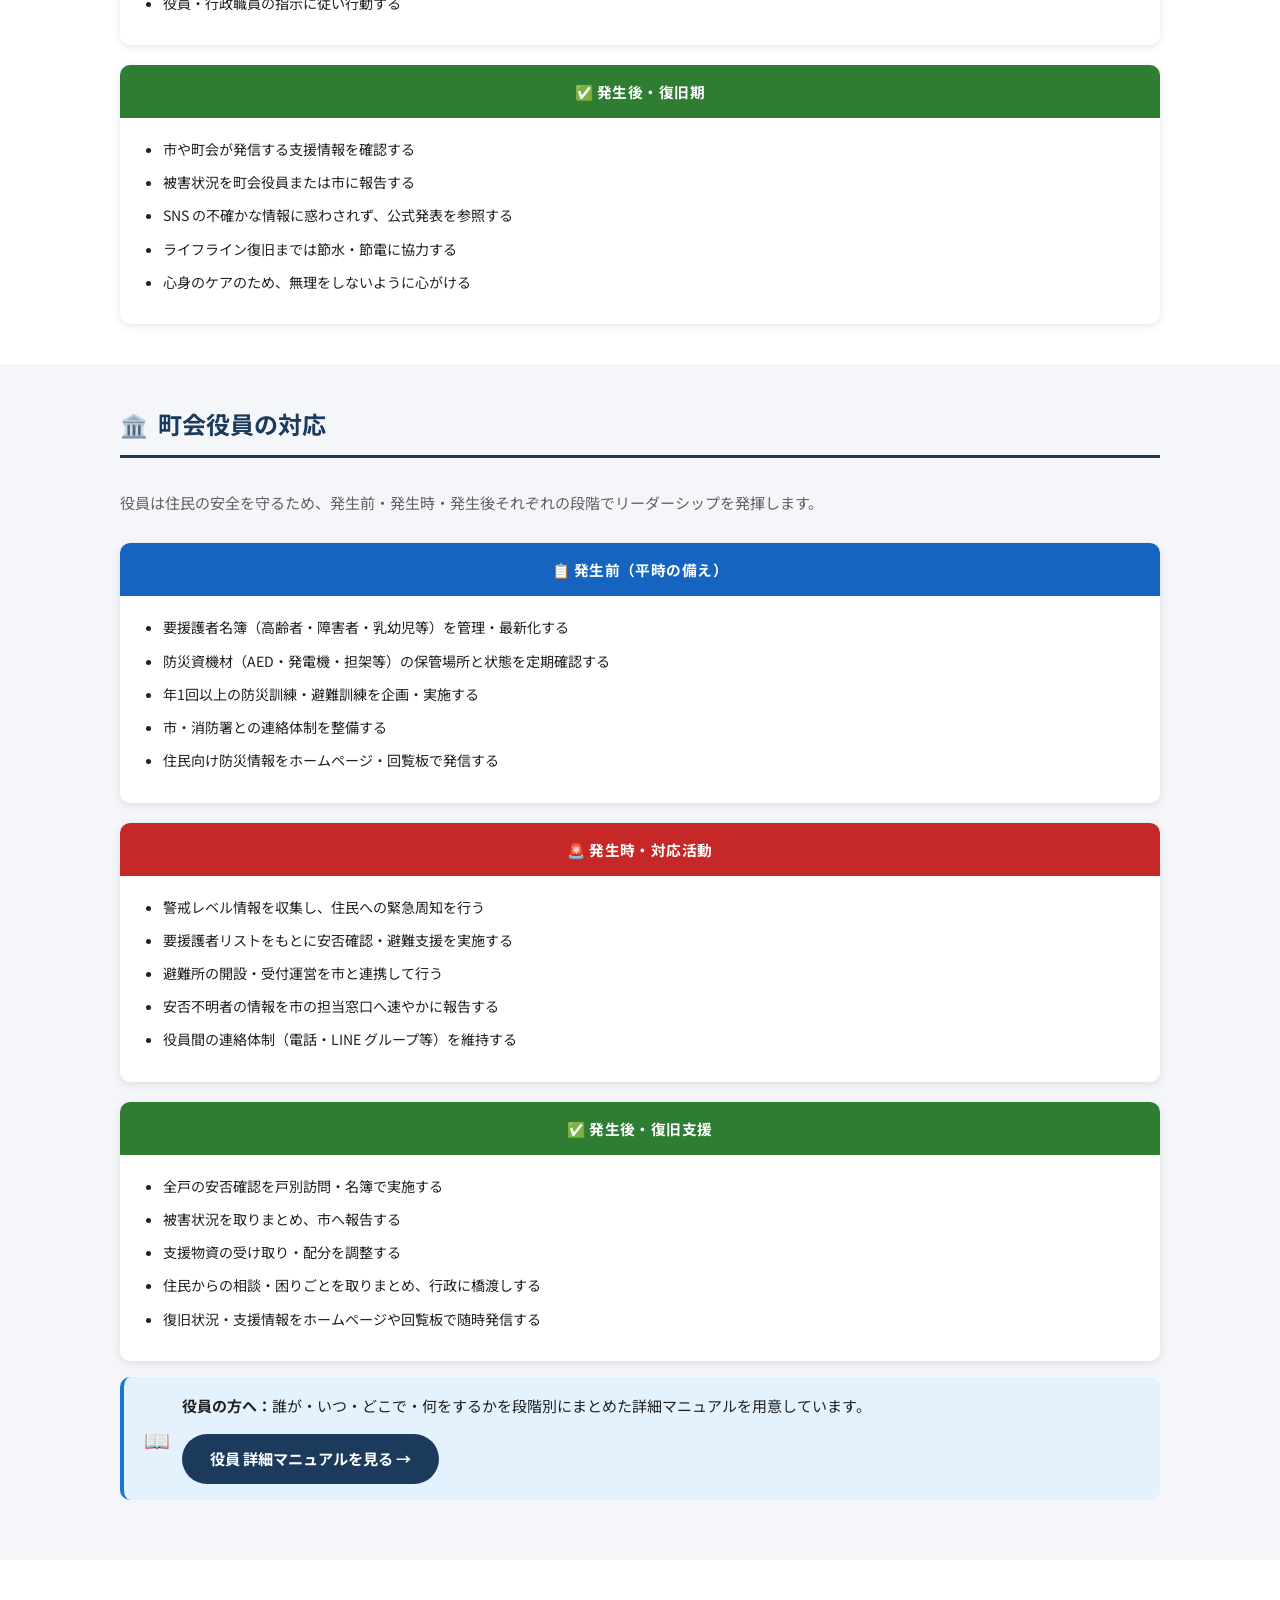
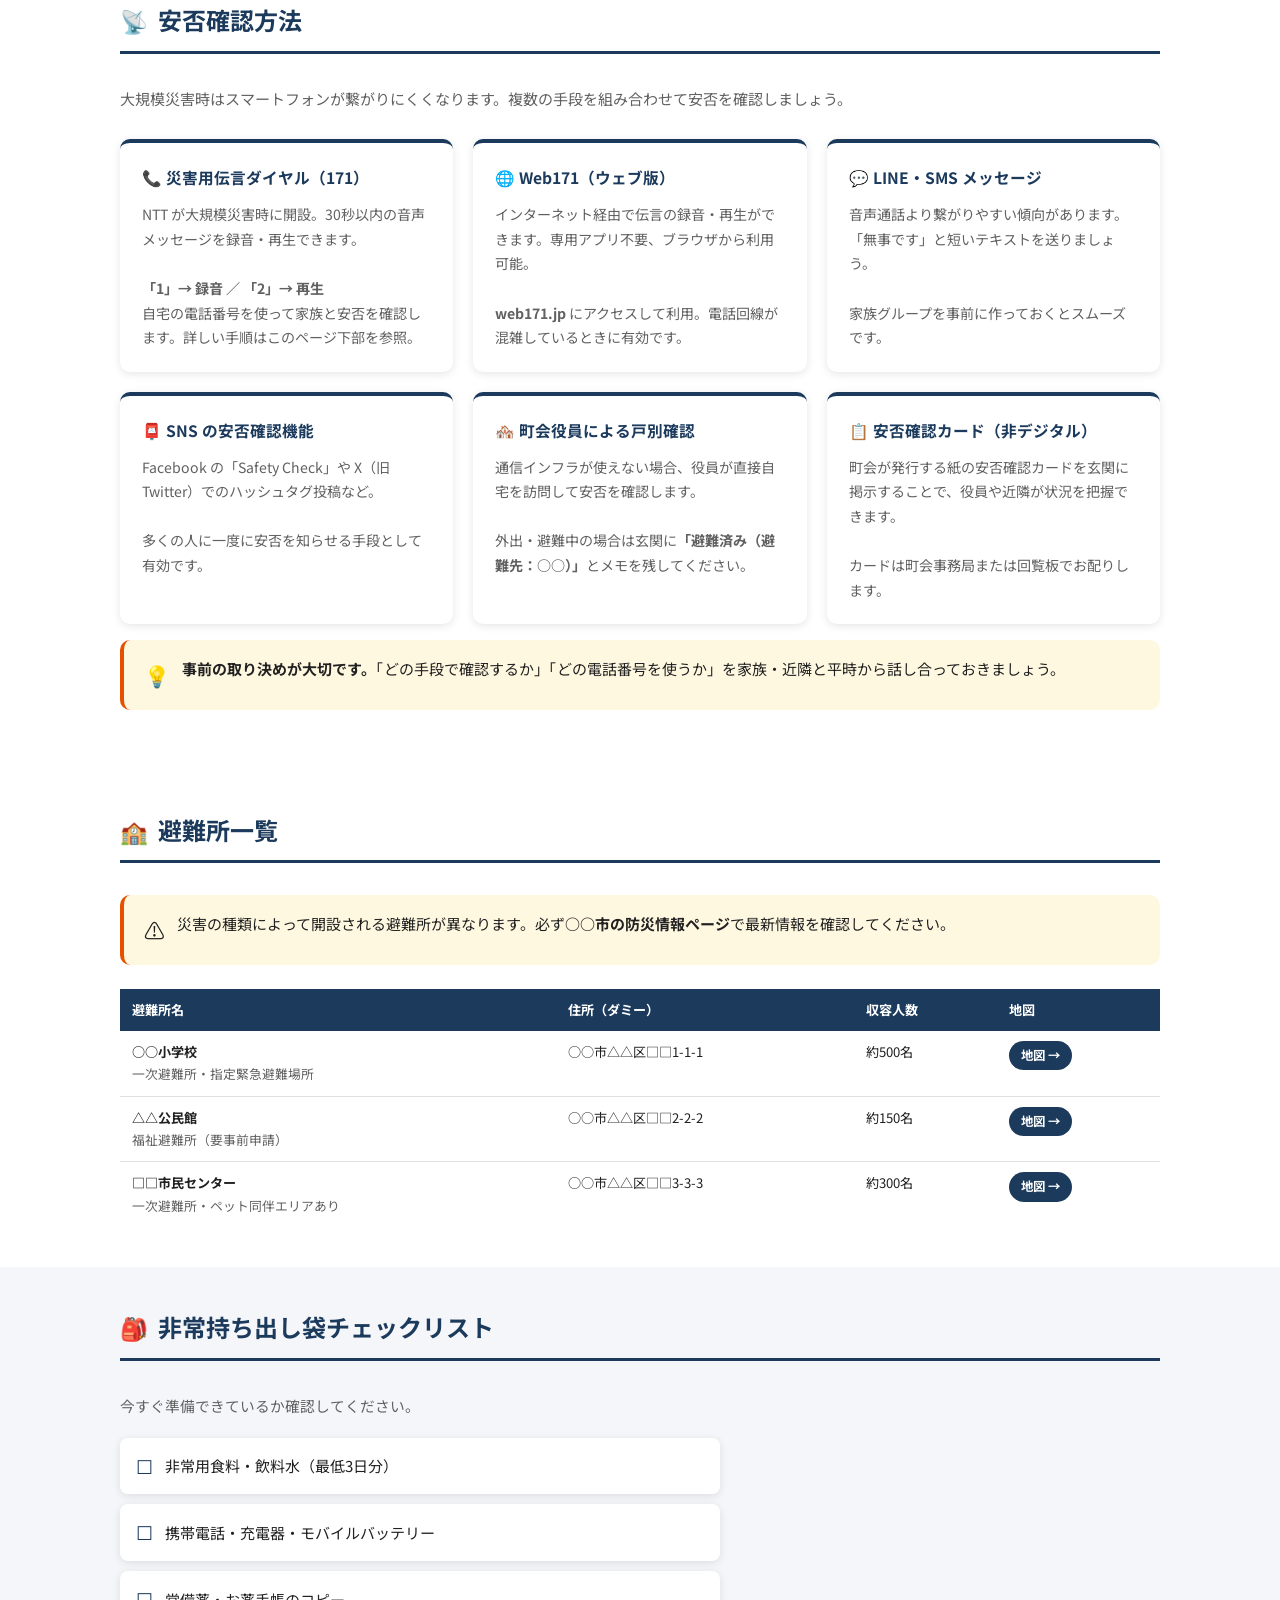
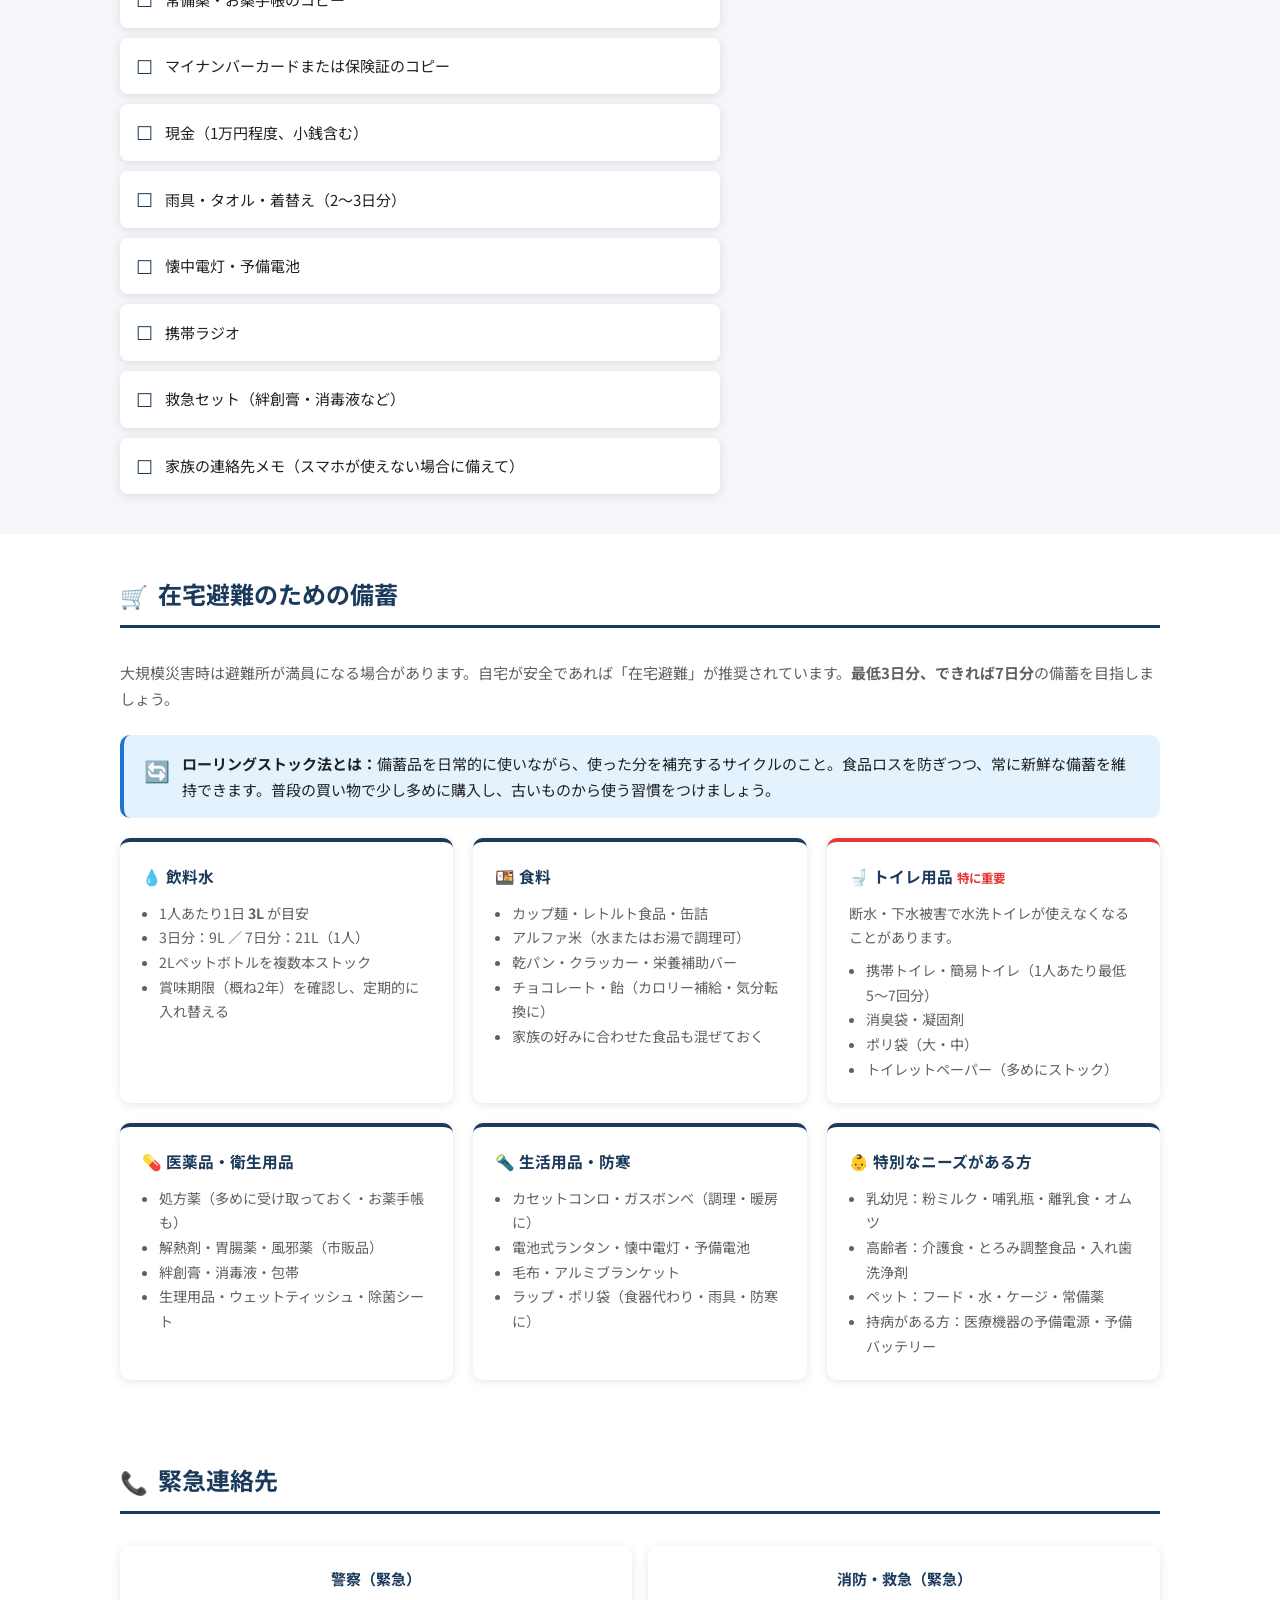
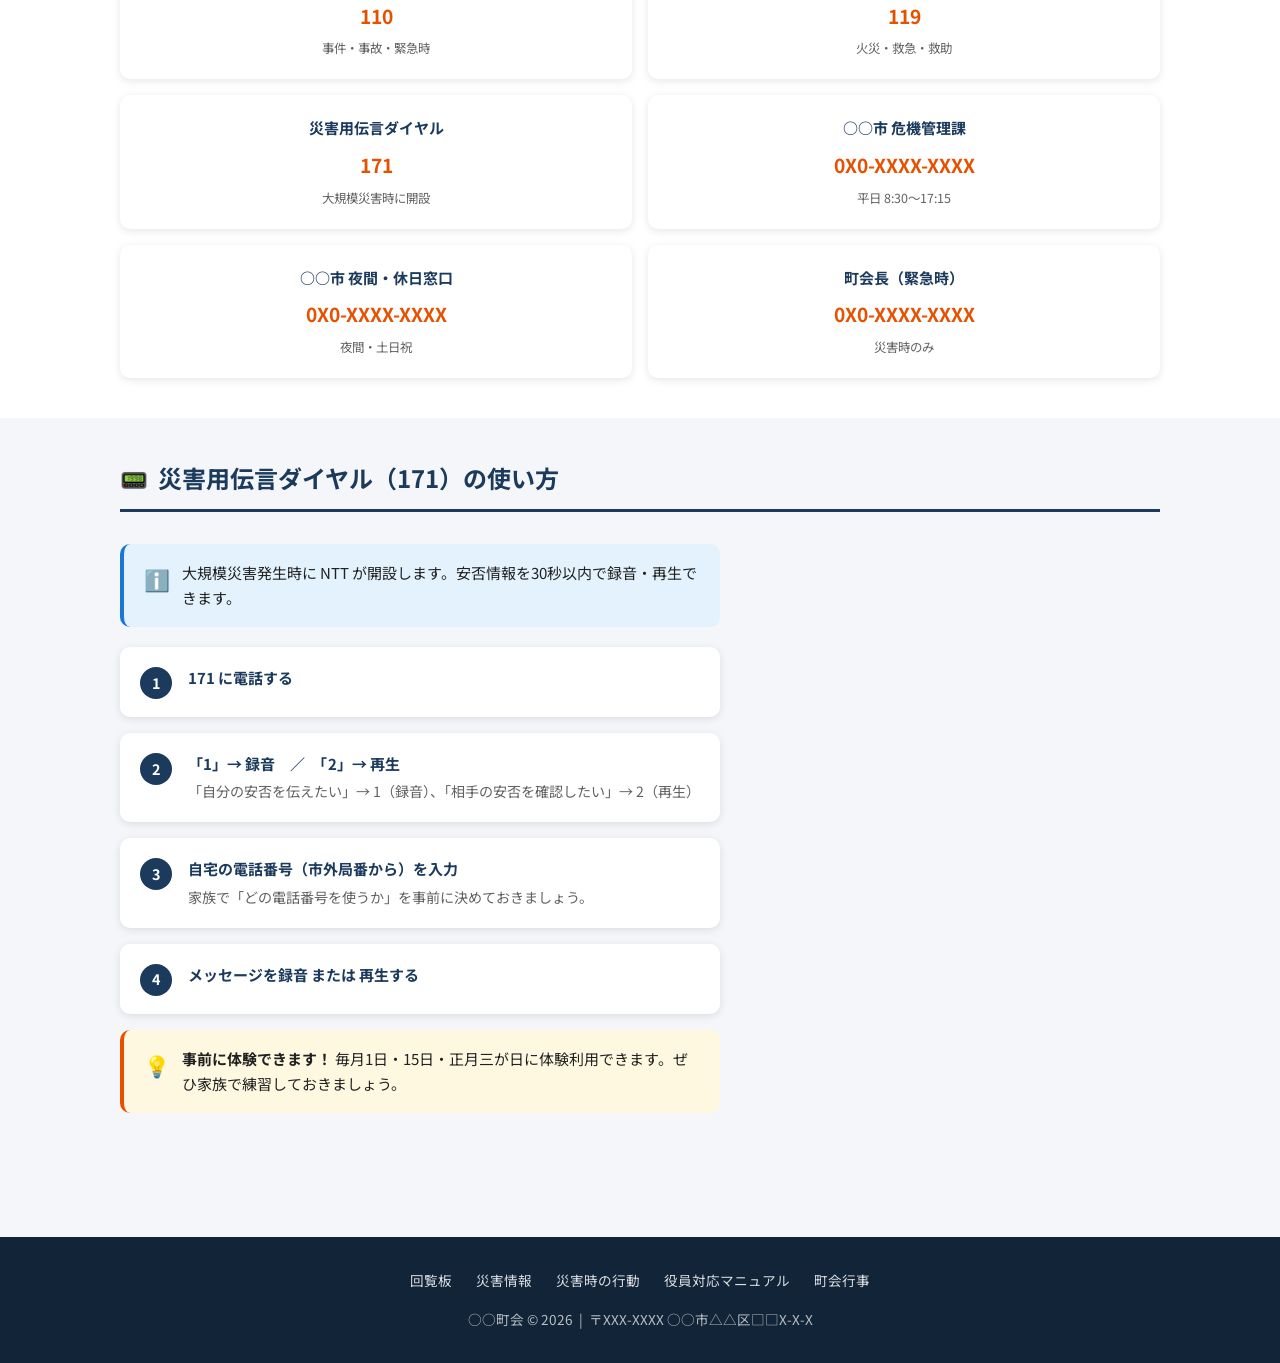
==== commit 08205872: "役員 災害対応マニュアル" ====
--- a/src/disaster-action.html
+++ b/src/disaster-action.html
@@ -340,9 +340,14 @@
         </div>
       </div>
 
-      <div class="alert alert-info mt-16">
-        <span class="alert-icon">ℹ️</span>
-        <div>役員向けの詳細マニュアル（要援護者名簿の取り扱い・連絡ツール等）は、町会内部資料を参照してください。</div>
+      <div class="alert alert-info mt-16" style="align-items:center;">
+        <span class="alert-icon">📖</span>
+        <div style="display:flex; flex-wrap:wrap; align-items:center; gap:16px; width:100%;">
+          <div>
+            <strong>役員の方へ：</strong>誰が・いつ・どこで・何をするかを段階別にまとめた詳細マニュアルを用意しています。
+          </div>
+          <a href="officer-action.html" class="btn btn-primary" style="white-space:nowrap; flex-shrink:0;">役員 詳細マニュアルを見る →</a>
+        </div>
       </div>
     </div>
   </section>
@@ -666,6 +671,7 @@
       <a href="circular.html">回覧板</a>
       <a href="disaster-info.html">災害情報</a>
       <a href="disaster-action.html">災害時の行動</a>
+      <a href="officer-action.html">役員対応マニュアル</a>
       <a href="events.html">町会行事</a>
     </nav>
     <p>○○町会 &copy; 2026 &nbsp;|&nbsp; 〒XXX-XXXX ○○市△△区□□X-X-X</p>
--- a/src/css/style.css
+++ b/src/css/style.css
@@ -567,8 +567,145 @@
 .confirm-card-title { font-weight: 700; color: var(--primary); margin-bottom: 10px; font-size: .98rem; }
 .confirm-card-body { font-size: .88rem; color: var(--text-sub); line-height: 1.75; }
 
+/* === Officer Action Page === */
+.role-badge {
+  display: inline-block;
+  padding: 4px 12px;
+  border-radius: 50px;
+  font-size: .78rem;
+  font-weight: 700;
+  color: #fff;
+  margin-bottom: 10px;
+}
+.role-chief   { background: #1B3A5C; }
+.role-vice    { background: #2A5280; }
+.role-bousai  { background: #BF360C; }
+.role-hanchou { background: #2E7D32; }
+.role-all     { background: #E65100; }
+
+.officer-phase {
+  border-radius: var(--radius);
+  overflow: hidden;
+  margin-bottom: 36px;
+  box-shadow: var(--shadow);
+}
+.officer-phase-header {
+  padding: 20px 28px;
+  color: #fff;
+}
+.officer-phase-label {
+  font-size: .78rem;
+  font-weight: 700;
+  opacity: .8;
+  letter-spacing: .1em;
+  margin-bottom: 4px;
+  text-transform: uppercase;
+}
+.officer-phase-title {
+  font-size: 1.15rem;
+  font-weight: 700;
+  margin-bottom: 8px;
+}
+.officer-phase-trigger {
+  font-size: .85rem;
+  opacity: .92;
+  background: rgba(255,255,255,.15);
+  padding: 6px 14px;
+  border-radius: 6px;
+  display: inline-block;
+}
+.officer-phase-body {
+  padding: 28px;
+  background: #fff;
+  display: grid;
+  grid-template-columns: repeat(auto-fill, minmax(248px, 1fr));
+  gap: 18px;
+}
+.officer-card {
+  background: var(--bg);
+  border-radius: 8px;
+  padding: 18px 20px;
+  border-left: 4px solid var(--primary);
+}
+.officer-card.chief   { border-left-color: #1B3A5C; }
+.officer-card.vice    { border-left-color: #2A5280; }
+.officer-card.bousai  { border-left-color: #C62828; }
+.officer-card.hanchou { border-left-color: #2E7D32; }
+.officer-card.all     { border-left-color: #E65100; }
+.officer-card ul { list-style: disc; padding-left: 1.2em; margin-top: 10px; }
+.officer-card li { font-size: .87rem; line-height: 1.65; margin-bottom: 8px; color: var(--text); }
+.officer-card-meta {
+  font-size: .79rem;
+  color: var(--text-sub);
+  margin-top: 12px;
+  padding-top: 10px;
+  border-top: 1px solid var(--border);
+  display: flex;
+  flex-direction: column;
+  gap: 4px;
+}
+.officer-card-meta span { display: flex; gap: 6px; align-items: flex-start; }
+.meta-label { font-weight: 700; color: var(--primary); flex-shrink: 0; }
+
+/* Phase header colors */
+.ph-peacetime { background: linear-gradient(135deg, #37474F, #546E7A); }
+.ph-lv12      { background: linear-gradient(135deg, #E65100, #FF8A65); }
+.ph-lv3       { background: linear-gradient(135deg, #B71C1C, #C62828); }
+.ph-lv4       { background: linear-gradient(135deg, #4A148C, #6A1B9A); }
+.ph-lv5       { background: linear-gradient(135deg, #212121, #424242); }
+.ph-recovery  { background: linear-gradient(135deg, #1B5E20, #2E7D32); }
+
+.hero-officer {
+  background: linear-gradient(135deg, #1B3A5C 0%, #2A5280 100%);
+}
+
+.role-def-grid {
+  display: grid;
+  grid-template-columns: repeat(auto-fill, minmax(220px, 1fr));
+  gap: 16px;
+}
+.role-def-card {
+  background: var(--card-bg);
+  border-radius: var(--radius);
+  box-shadow: var(--shadow);
+  padding: 22px 20px;
+}
+.role-def-title {
+  font-size: 1.05rem;
+  font-weight: 700;
+  color: var(--primary);
+  margin-bottom: 6px;
+}
+.role-def-sub {
+  font-size: .8rem;
+  color: var(--text-sub);
+  margin-bottom: 10px;
+}
+.role-def-desc {
+  font-size: .86rem;
+  line-height: 1.75;
+  color: var(--text);
+}
+
+.flow-row {
+  display: flex;
+  align-items: center;
+  gap: 8px;
+  flex-wrap: wrap;
+  font-size: .9rem;
+  font-weight: 700;
+  color: var(--primary);
+  margin-bottom: 8px;
+}
+.flow-arrow { color: var(--text-sub); font-size: 1.1rem; }
+
 /* === Responsive === */
 @media (max-width: 768px) {
+  .officer-phase-body { grid-template-columns: 1fr; }
+  .officer-phase-header { padding: 18px 20px; }
+  .officer-phase-body { padding: 20px; }
+  .role-def-grid { grid-template-columns: 1fr 1fr; }
+}
   .menu-toggle { display: block; }
   .site-nav {
     display: none;
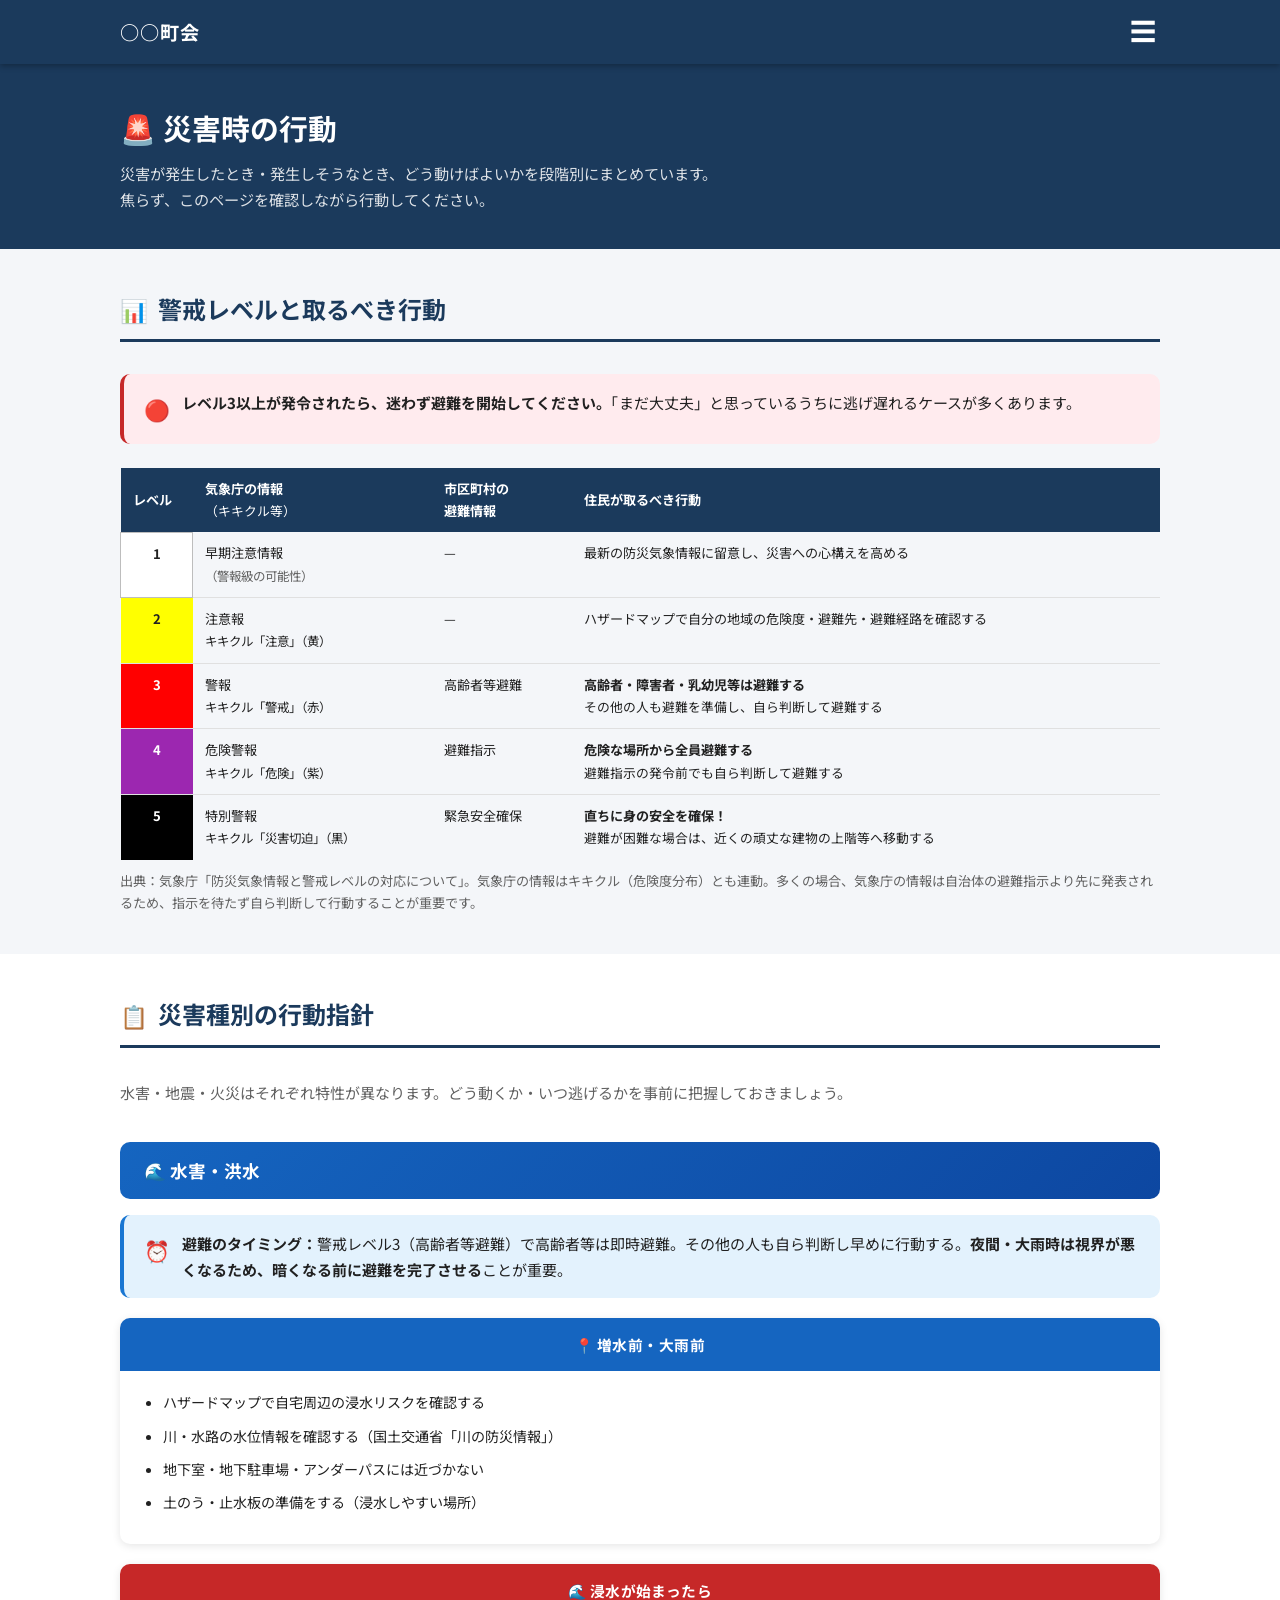
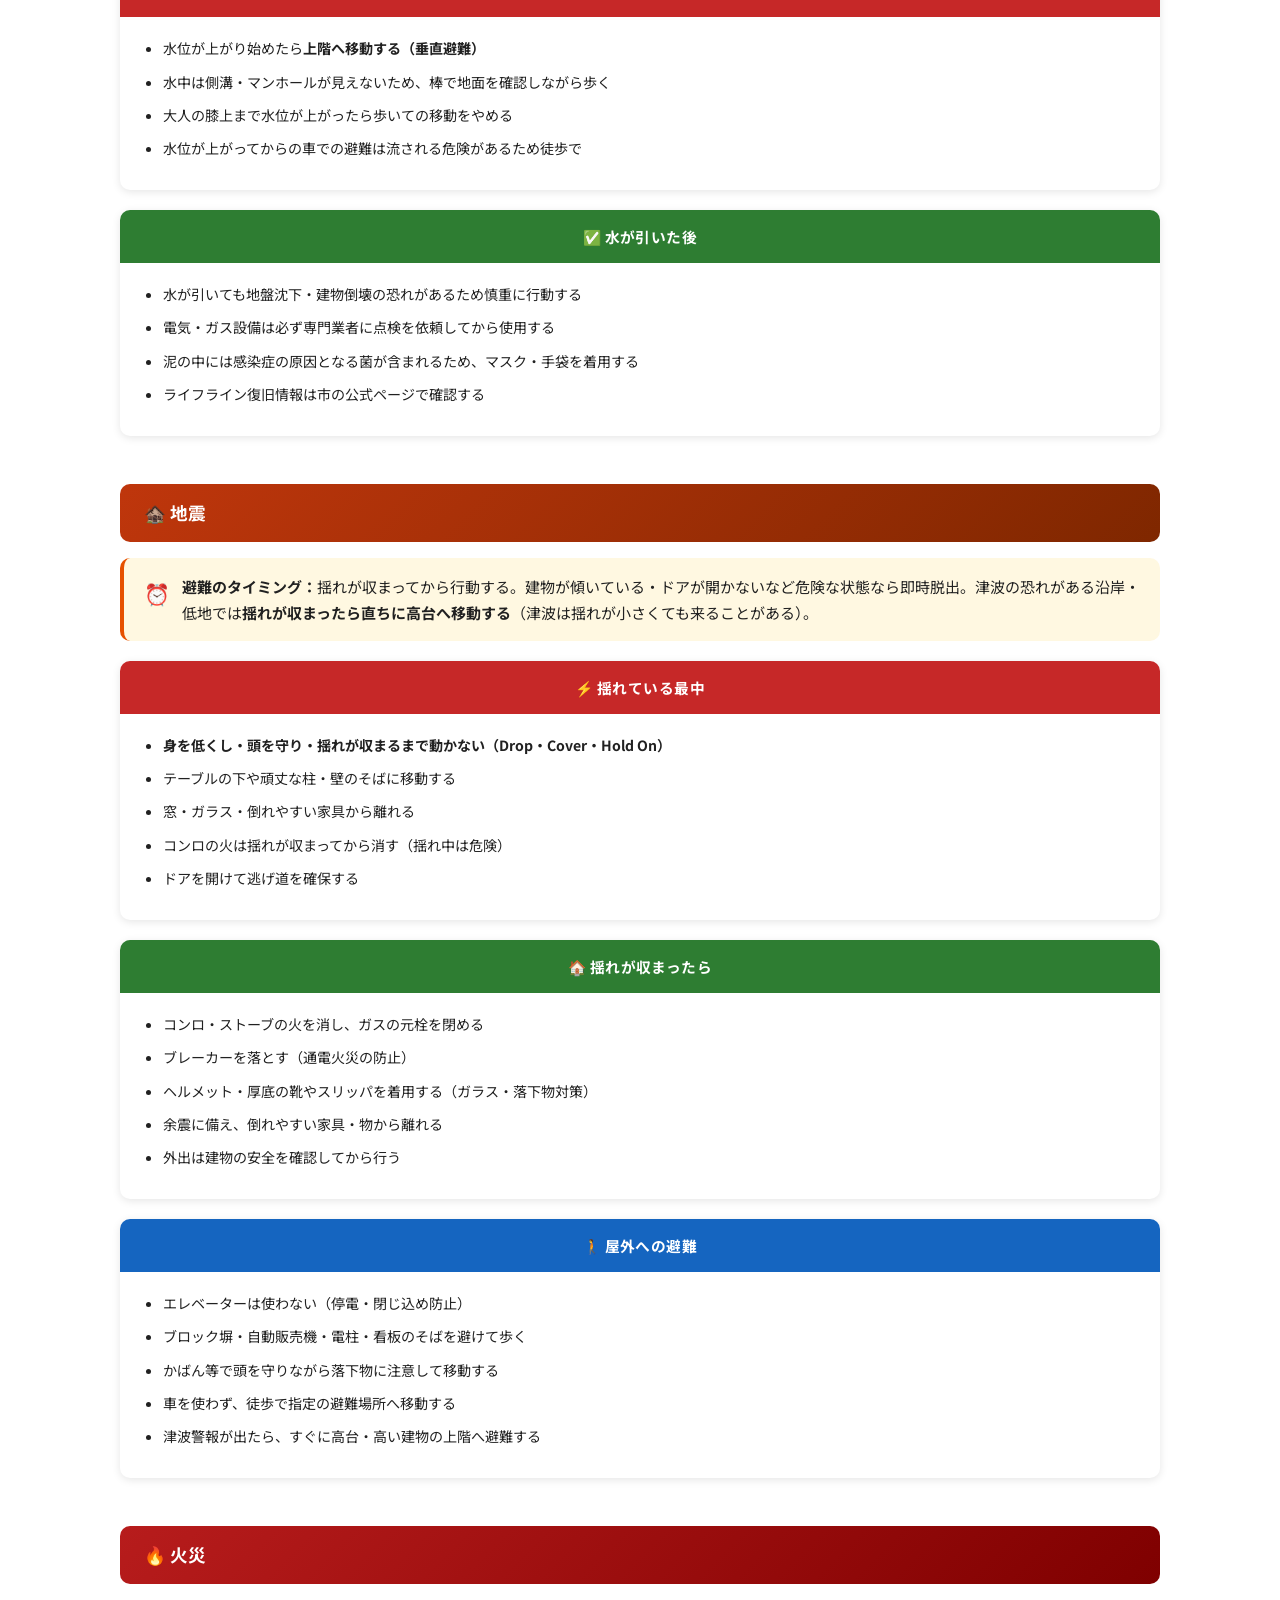
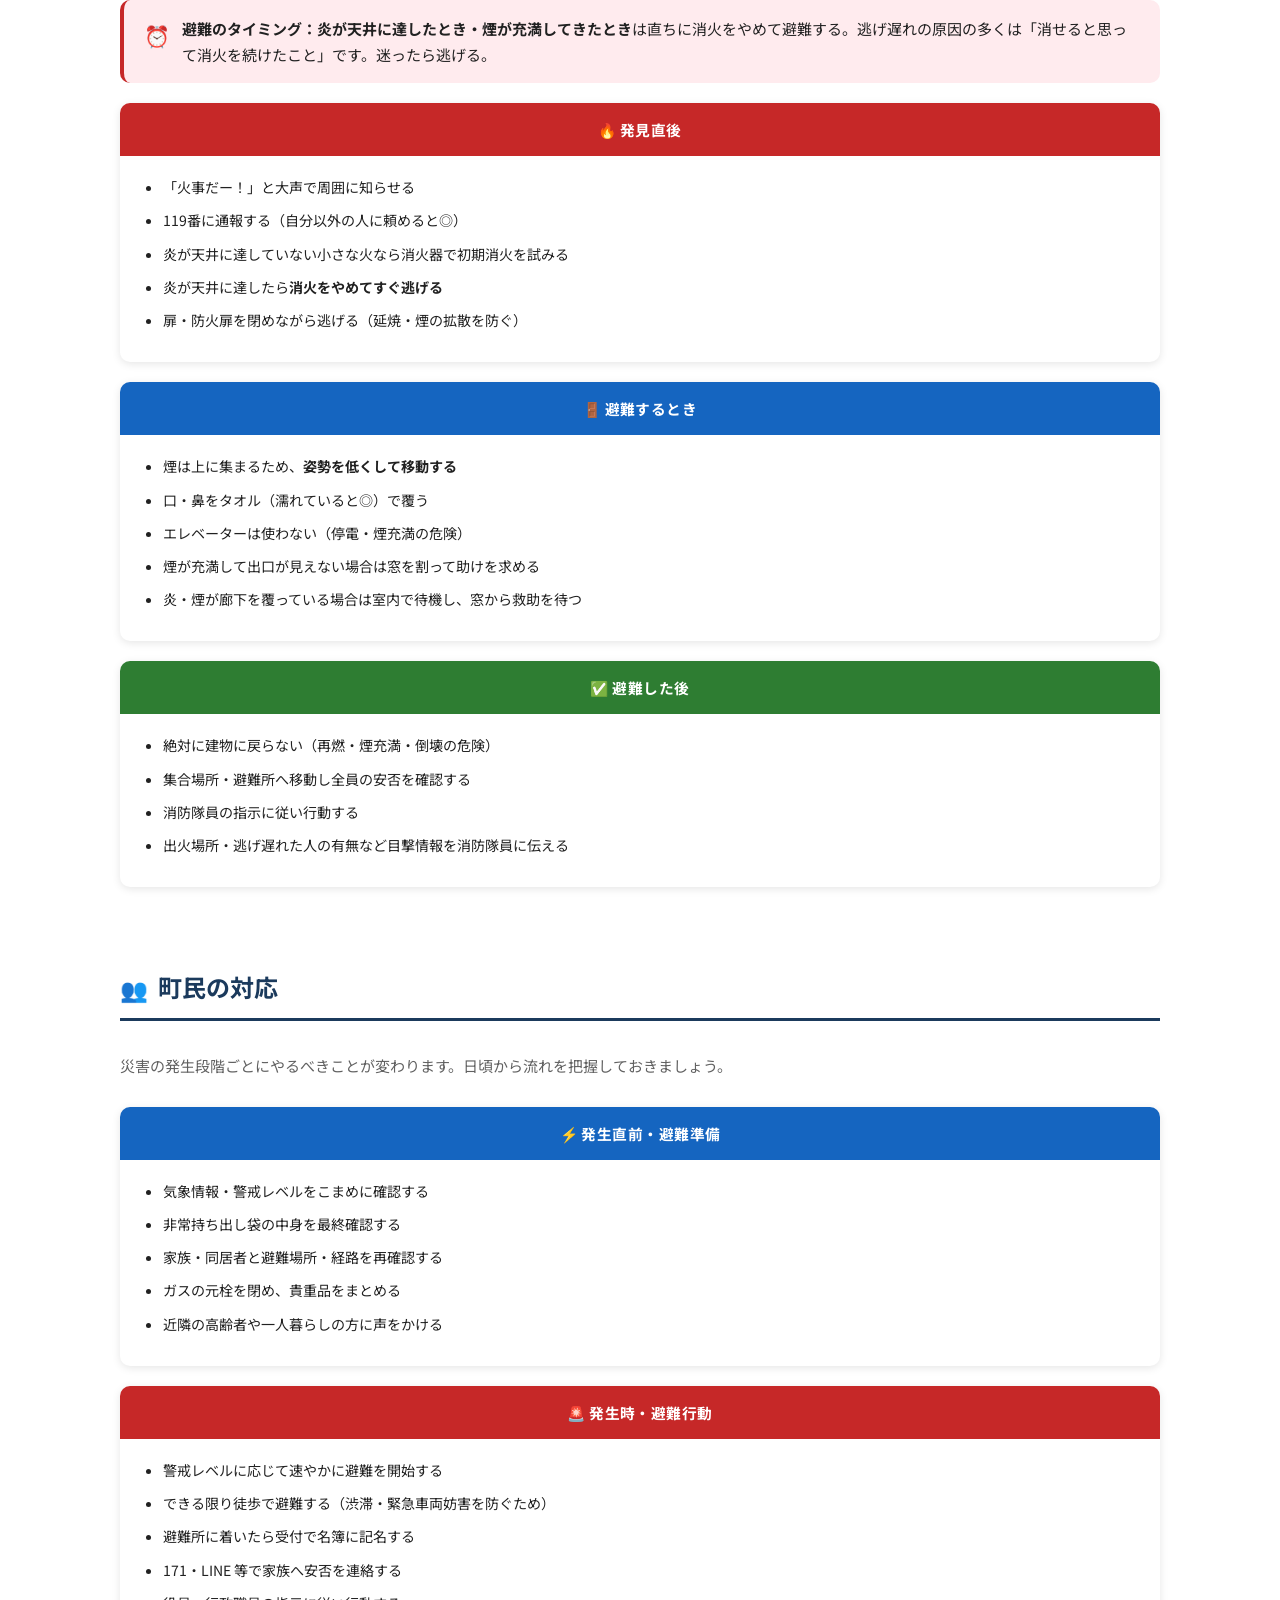
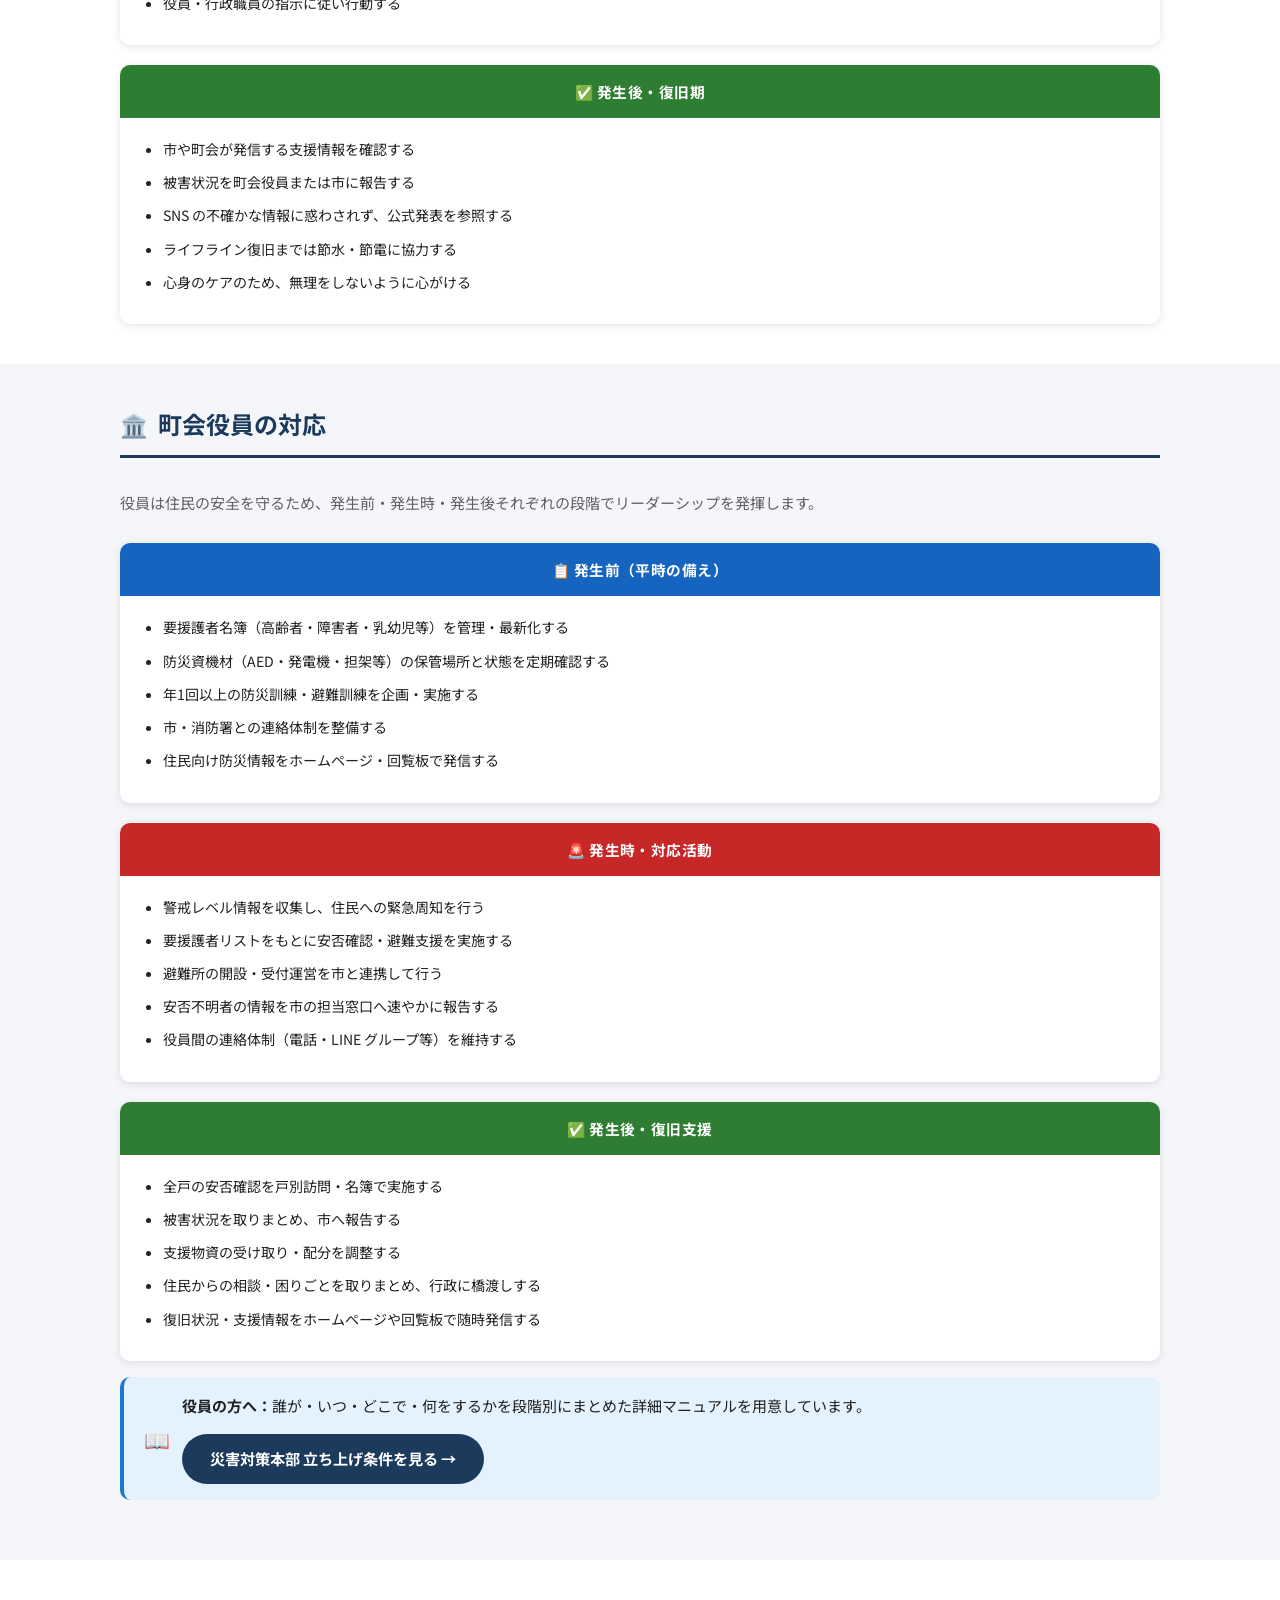
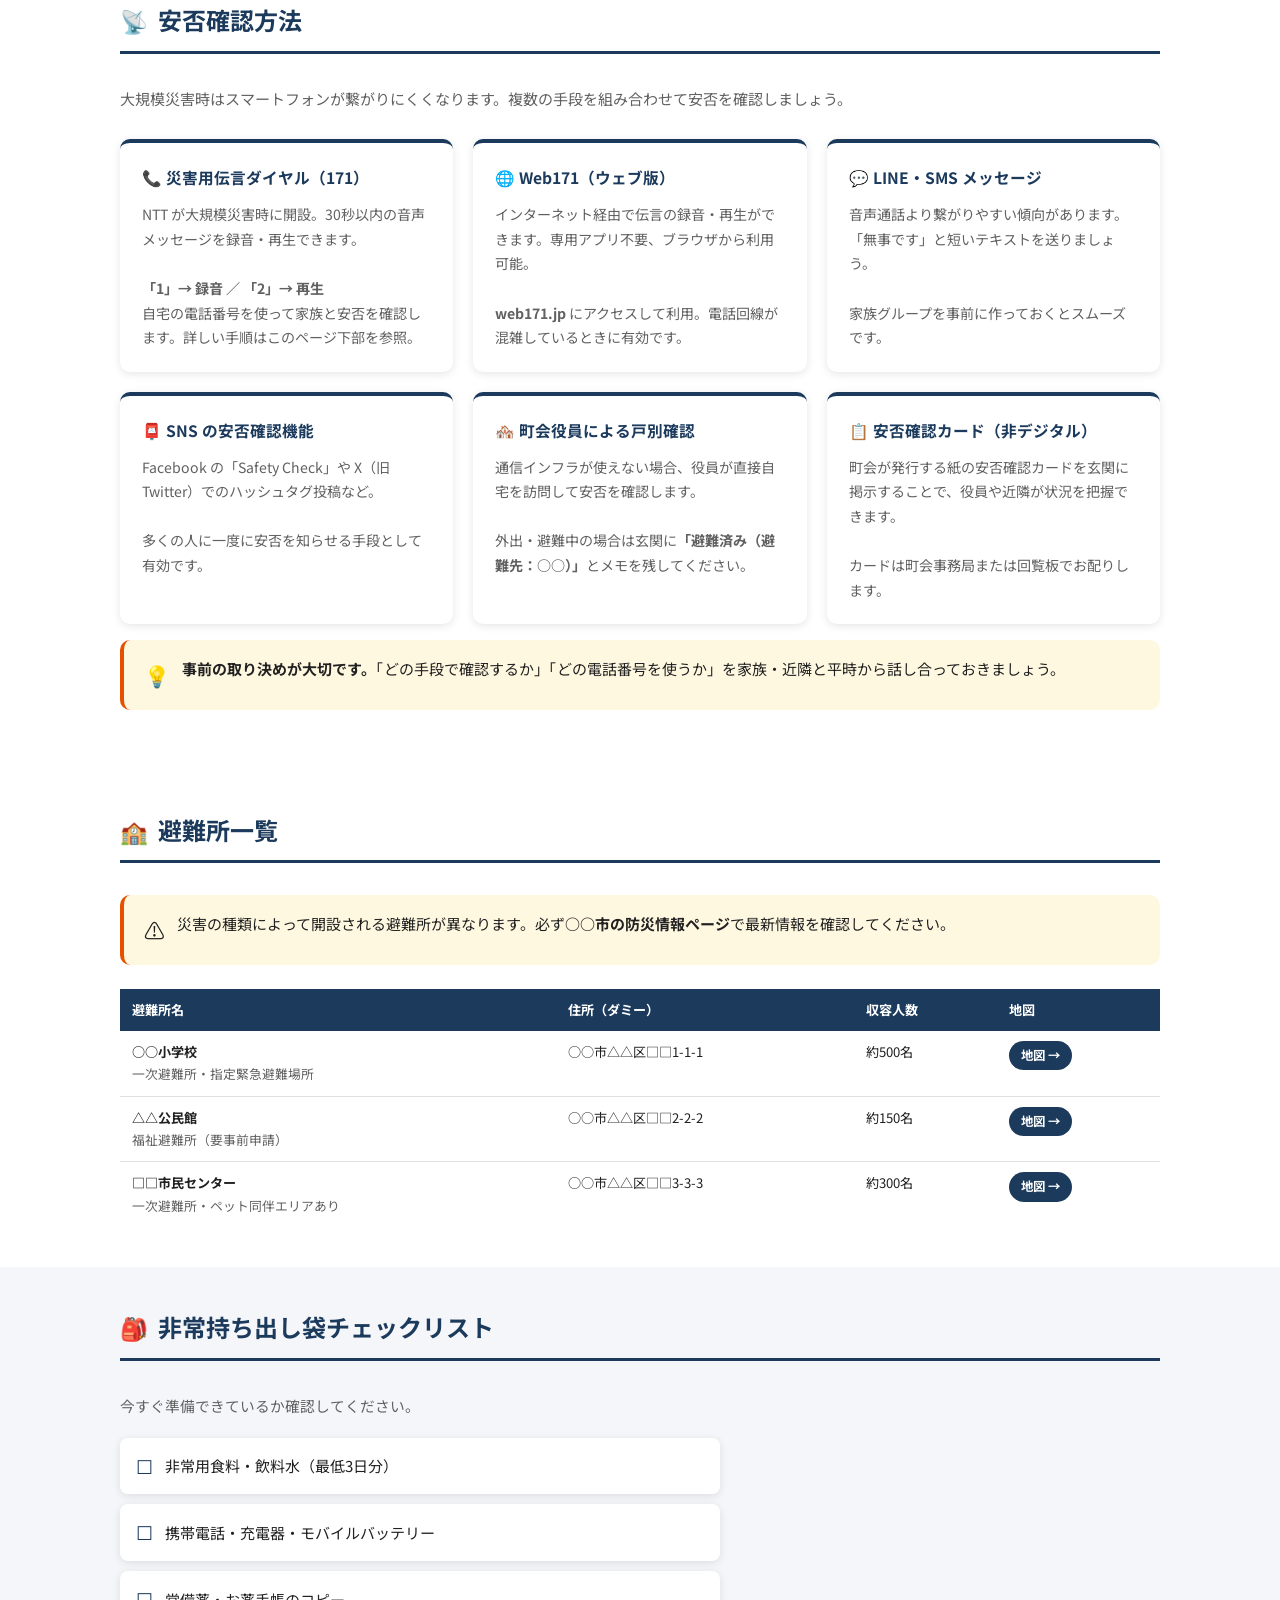
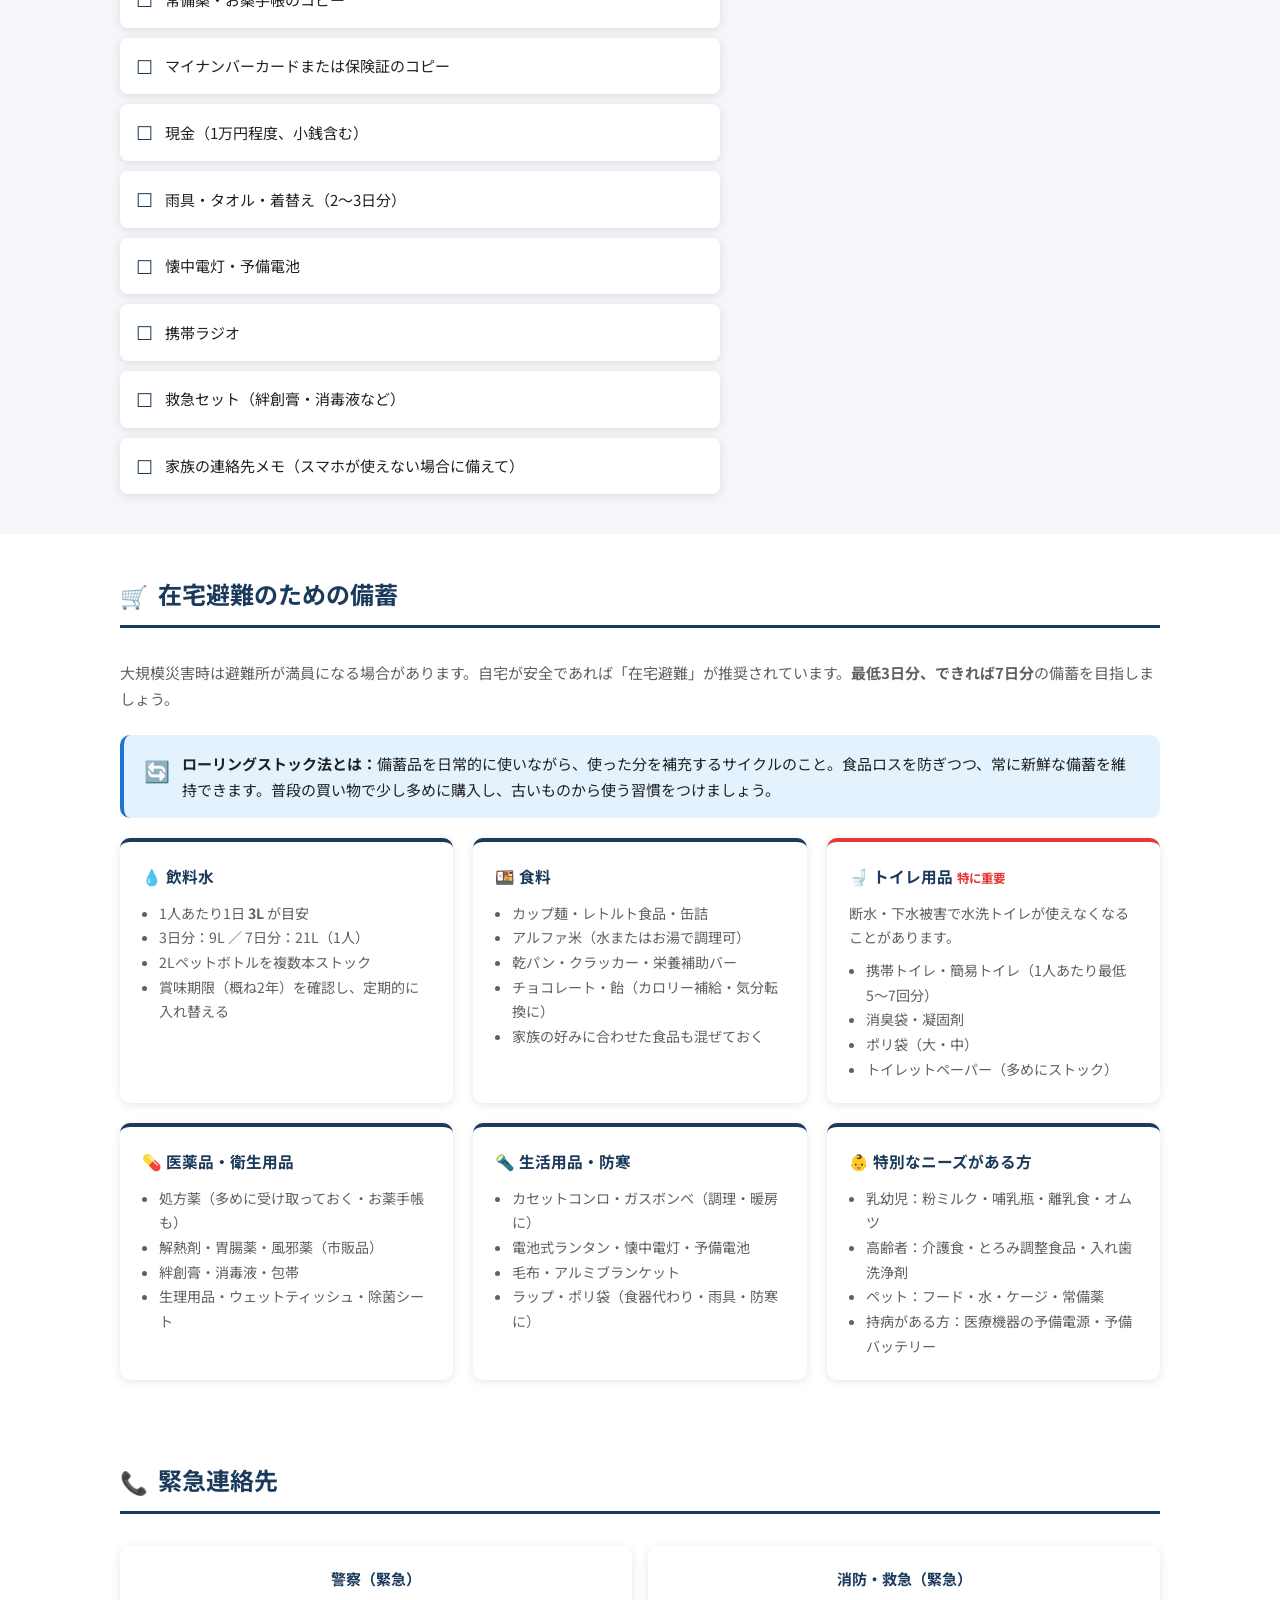
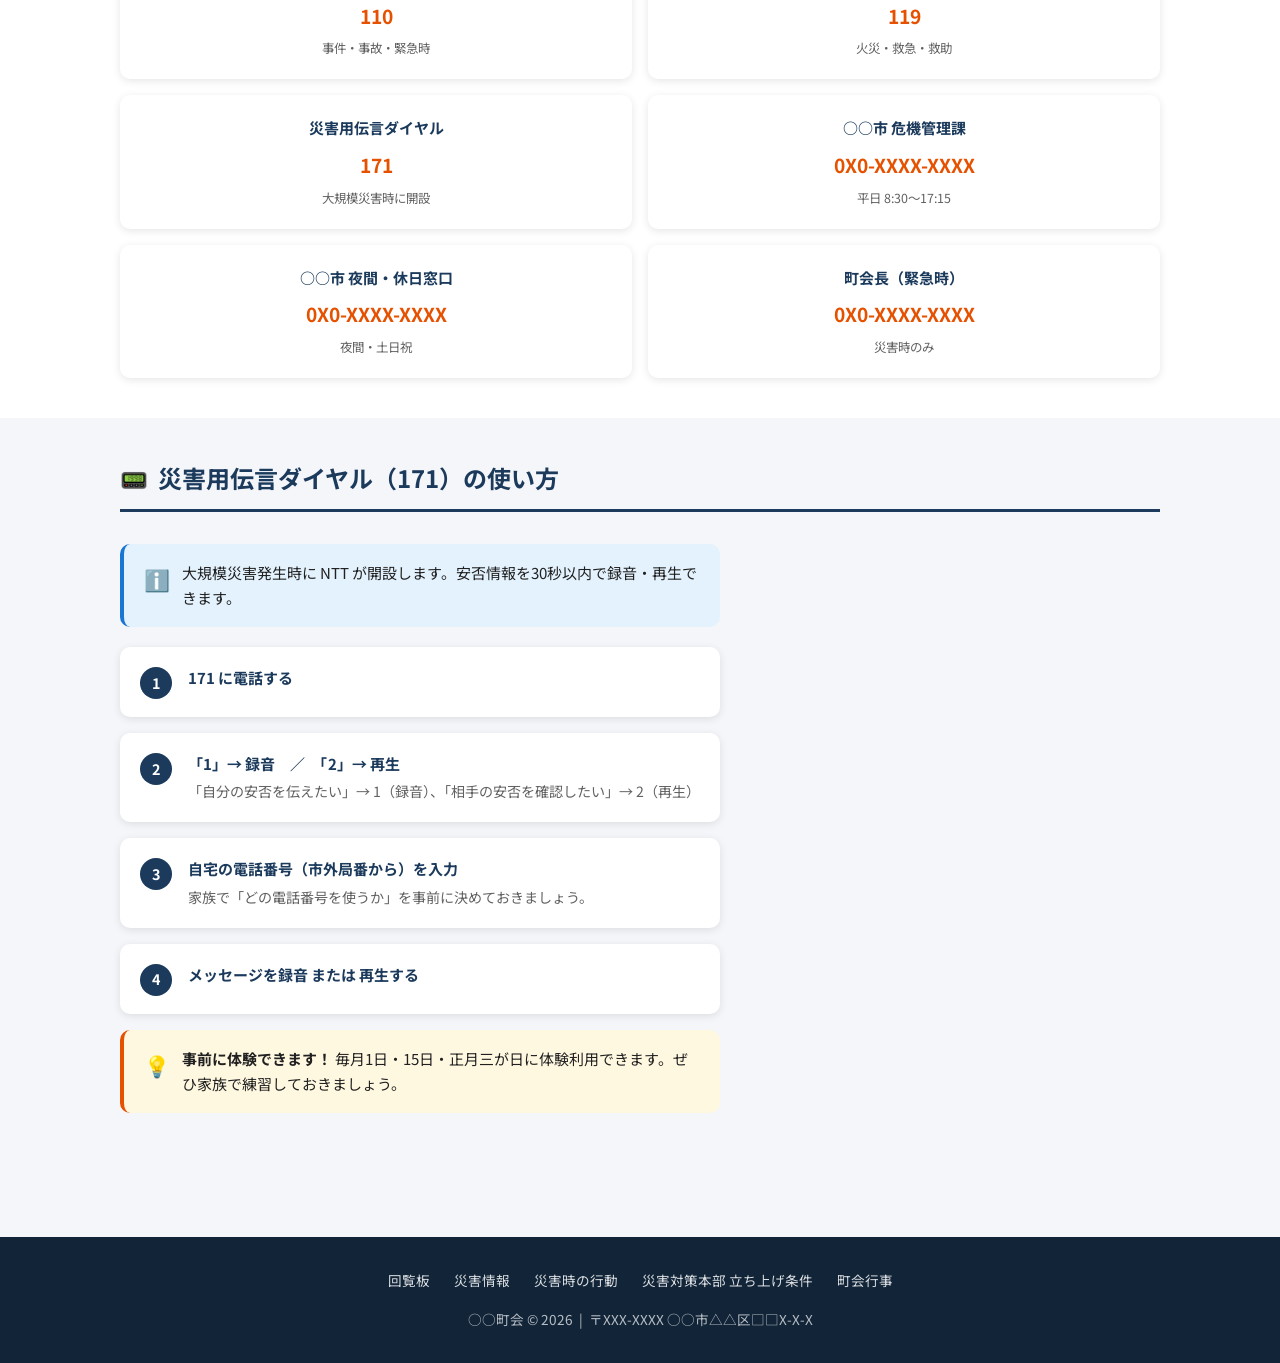
==== commit e8dabf71: "災害対策本部へ修正" ====
--- a/src/disaster-action.html
+++ b/src/disaster-action.html
@@ -346,7 +346,7 @@
           <div>
             <strong>役員の方へ：</strong>誰が・いつ・どこで・何をするかを段階別にまとめた詳細マニュアルを用意しています。
           </div>
-          <a href="officer-action.html" class="btn btn-primary" style="white-space:nowrap; flex-shrink:0;">役員 詳細マニュアルを見る →</a>
+          <a href="officer-action.html" class="btn btn-primary" style="white-space:nowrap; flex-shrink:0;">災害対策本部 立ち上げ条件を見る →</a>
         </div>
       </div>
     </div>
@@ -671,7 +671,7 @@
       <a href="circular.html">回覧板</a>
       <a href="disaster-info.html">災害情報</a>
       <a href="disaster-action.html">災害時の行動</a>
-      <a href="officer-action.html">役員対応マニュアル</a>
+      <a href="officer-action.html">災害対策本部 立ち上げ条件</a>
       <a href="events.html">町会行事</a>
     </nav>
     <p>○○町会 &copy; 2026 &nbsp;|&nbsp; 〒XXX-XXXX ○○市△△区□□X-X-X</p>
--- a/src/css/style.css
+++ b/src/css/style.css
@@ -698,6 +698,77 @@
   margin-bottom: 8px;
 }
 .flow-arrow { color: var(--text-sub); font-size: 1.1rem; }
+
+/* === Meeting meta band === */
+.meeting-meta {
+  display: flex;
+  flex-wrap: wrap;
+  background: var(--bg);
+  border-radius: 8px;
+  overflow: hidden;
+  margin-bottom: 24px;
+  border: 1px solid var(--border);
+}
+.meeting-meta-item {
+  flex: 1;
+  min-width: 160px;
+  padding: 14px 20px;
+  border-right: 1px solid var(--border);
+}
+.meeting-meta-item:last-child { border-right: none; }
+.meeting-meta-label {
+  font-size: .72rem;
+  font-weight: 700;
+  color: var(--text-sub);
+  letter-spacing: .1em;
+  text-transform: uppercase;
+  margin-bottom: 5px;
+}
+.meeting-meta-value {
+  font-size: .92rem;
+  font-weight: 700;
+  color: var(--primary);
+  line-height: 1.5;
+}
+
+.officer-phase-body-single {
+  padding: 28px;
+  background: #fff;
+}
+.meeting-agenda {
+  background: var(--bg);
+  border-radius: 8px;
+  padding: 20px 24px;
+  margin-top: 4px;
+}
+.meeting-agenda-title {
+  font-size: .88rem;
+  font-weight: 700;
+  color: var(--primary);
+  margin-bottom: 12px;
+}
+.meeting-agenda ul { list-style: none; padding: 0; display: flex; flex-direction: column; gap: 9px; }
+.meeting-agenda li {
+  font-size: .88rem;
+  line-height: 1.65;
+  padding-left: 1.5em;
+  position: relative;
+  color: var(--text);
+}
+.meeting-agenda li::before {
+  content: '▶';
+  position: absolute;
+  left: 0;
+  color: var(--primary);
+  font-size: .65rem;
+  top: .38em;
+}
+
+@media (max-width: 768px) {
+  .meeting-meta-item { border-right: none; border-bottom: 1px solid var(--border); }
+  .meeting-meta-item:last-child { border-bottom: none; }
+  .officer-phase-body-single { padding: 20px; }
+}
 
 /* === Responsive === */
 @media (max-width: 768px) {
